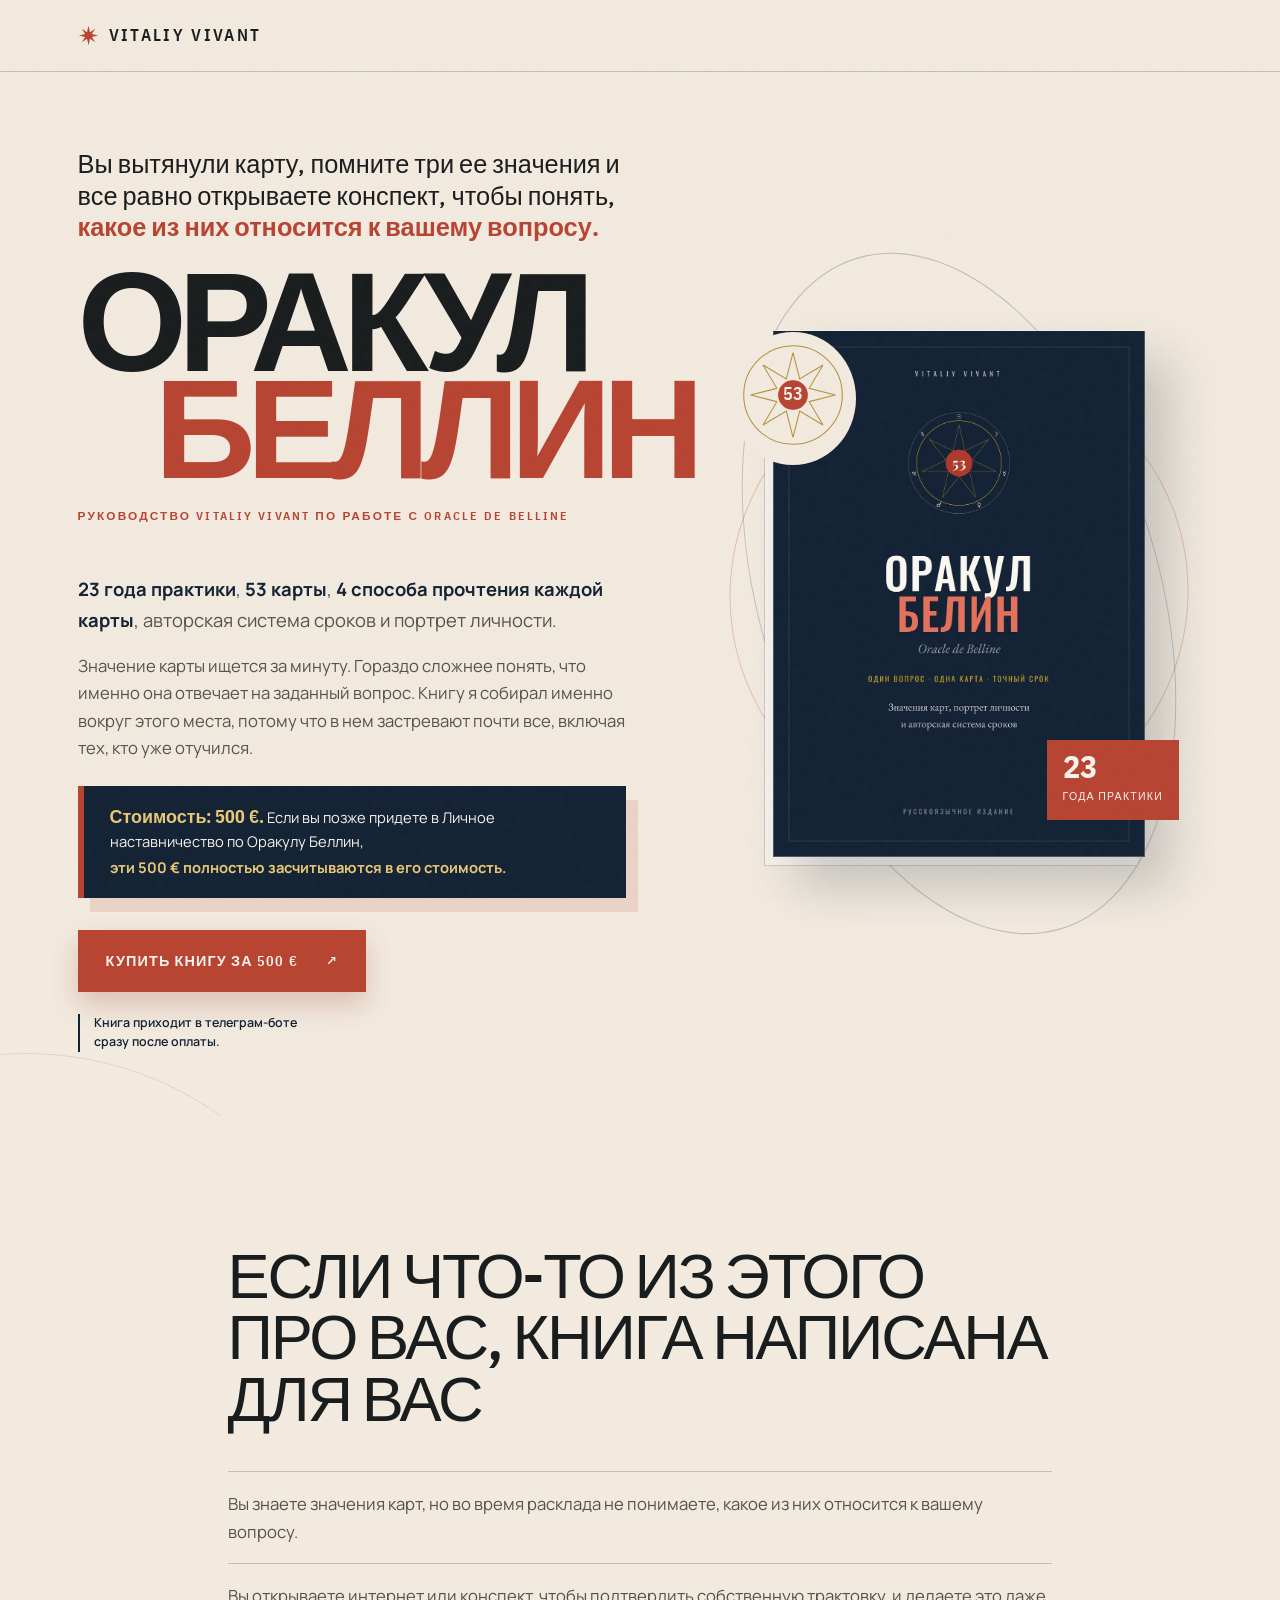
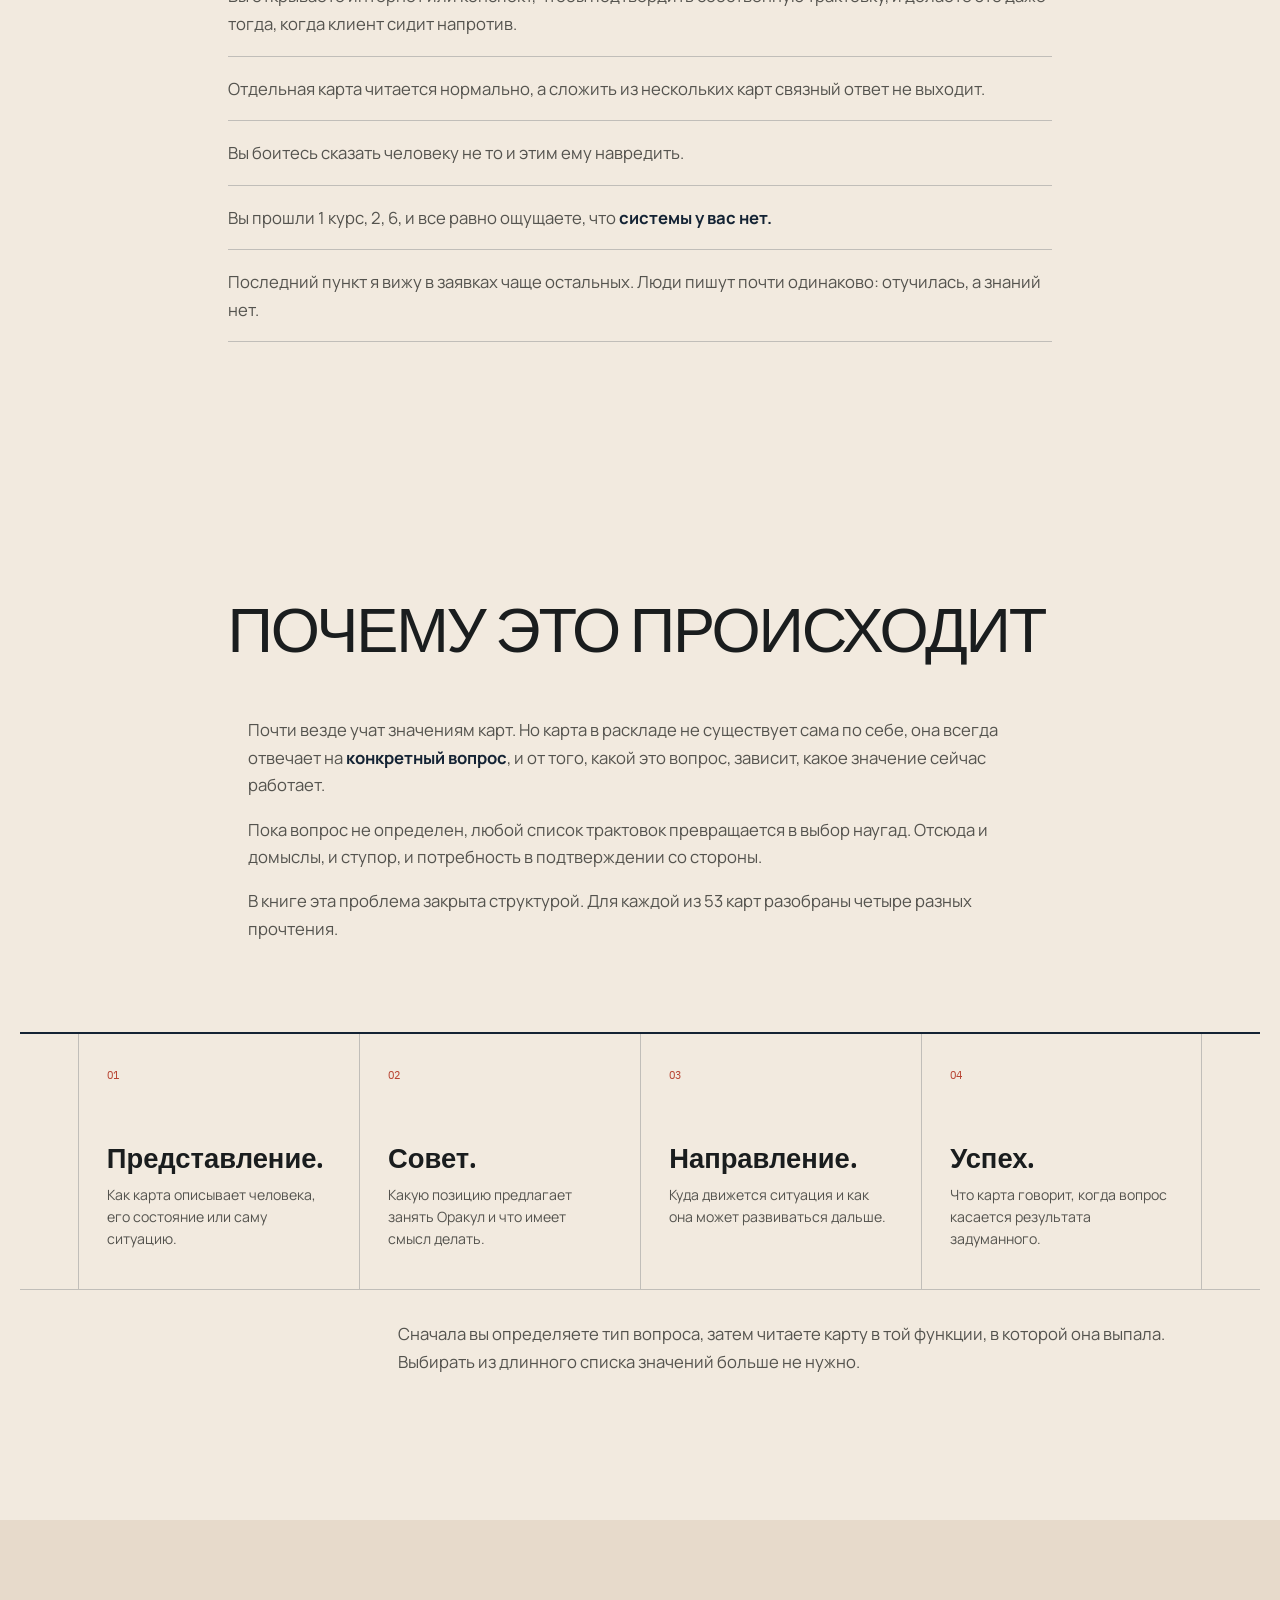
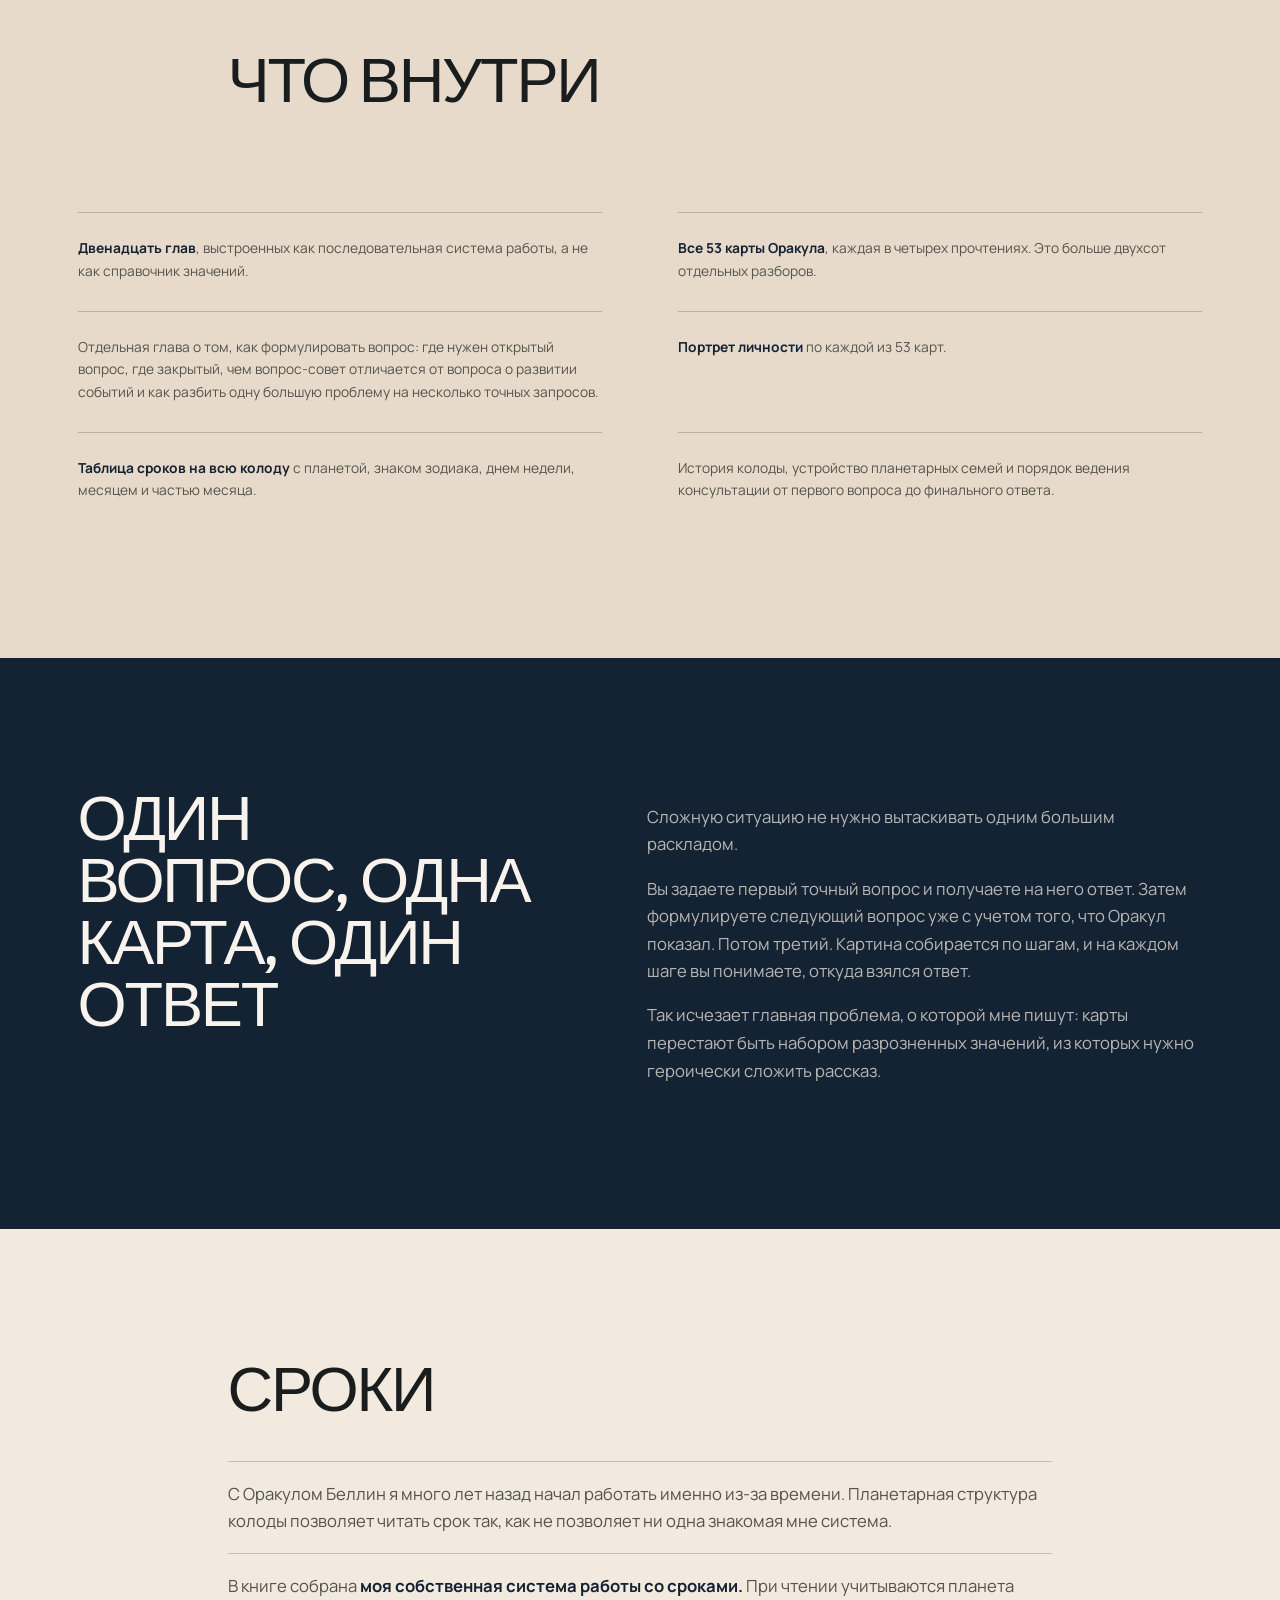
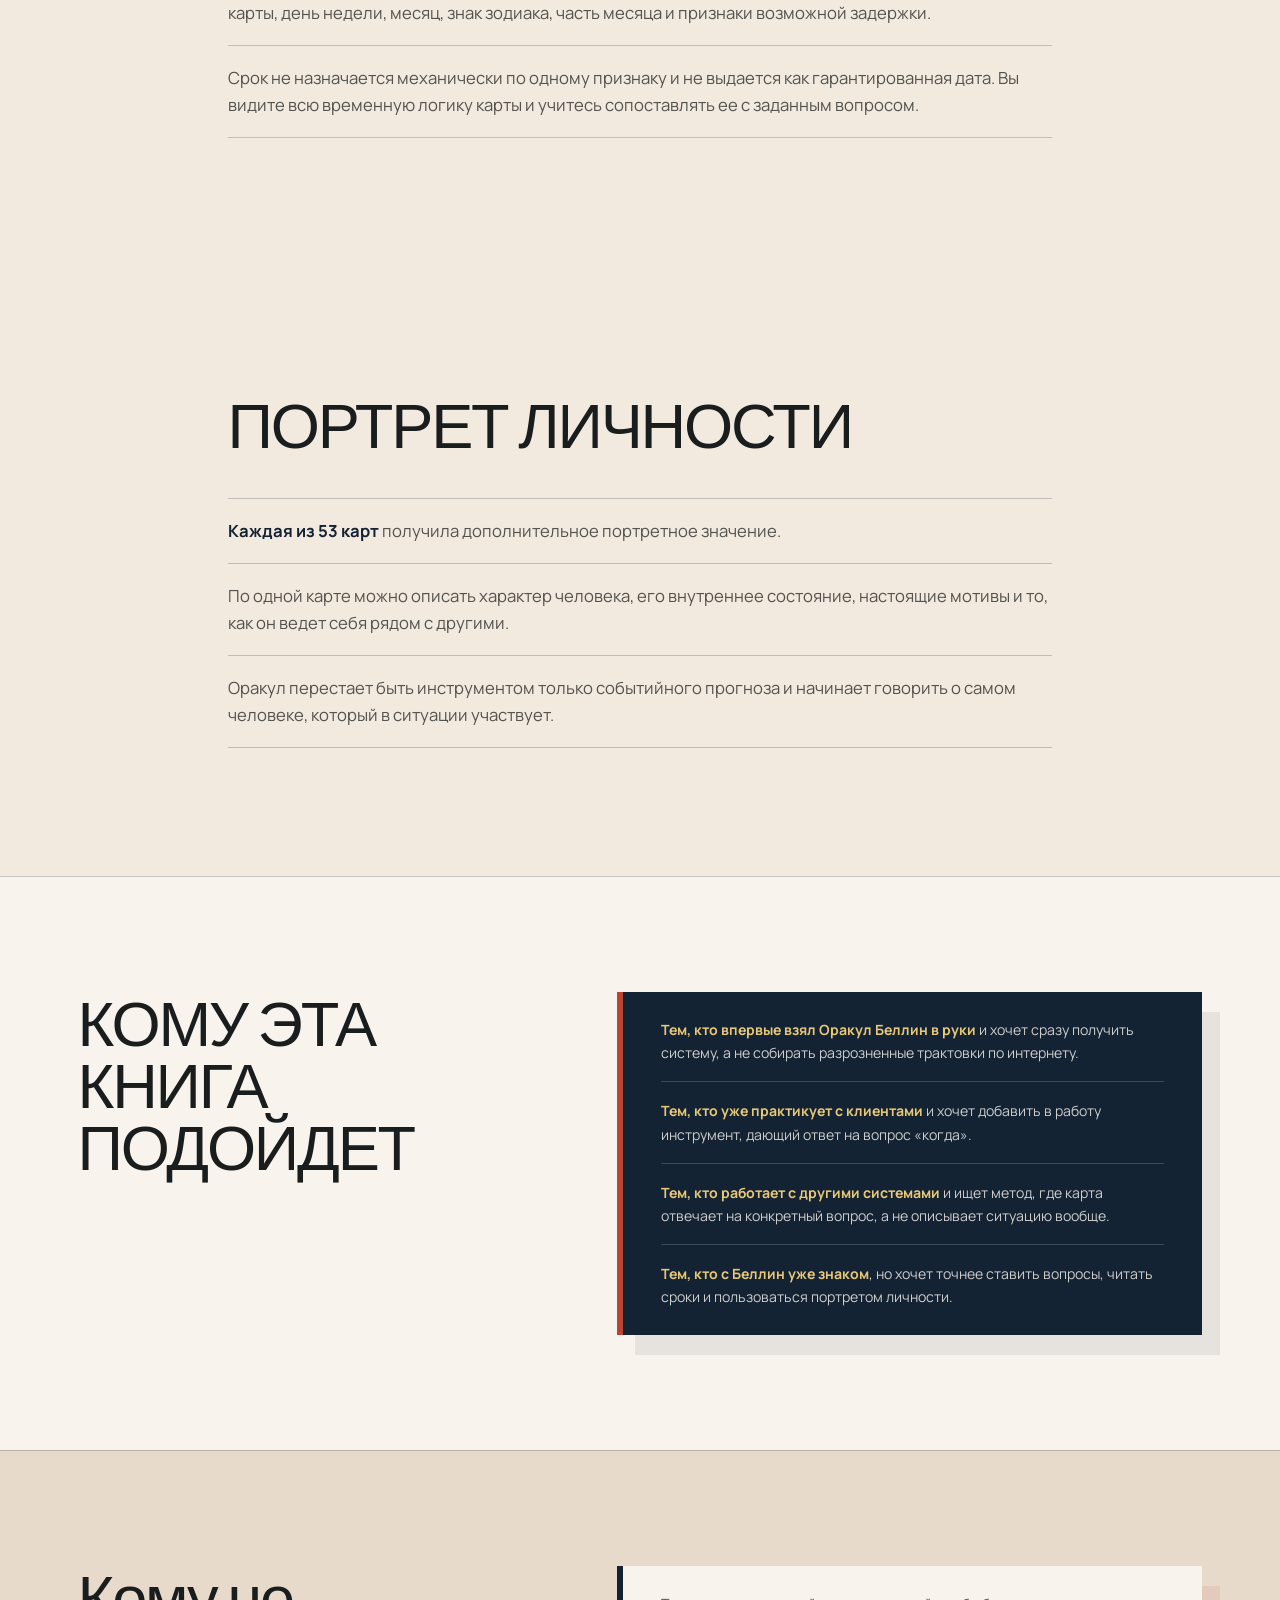
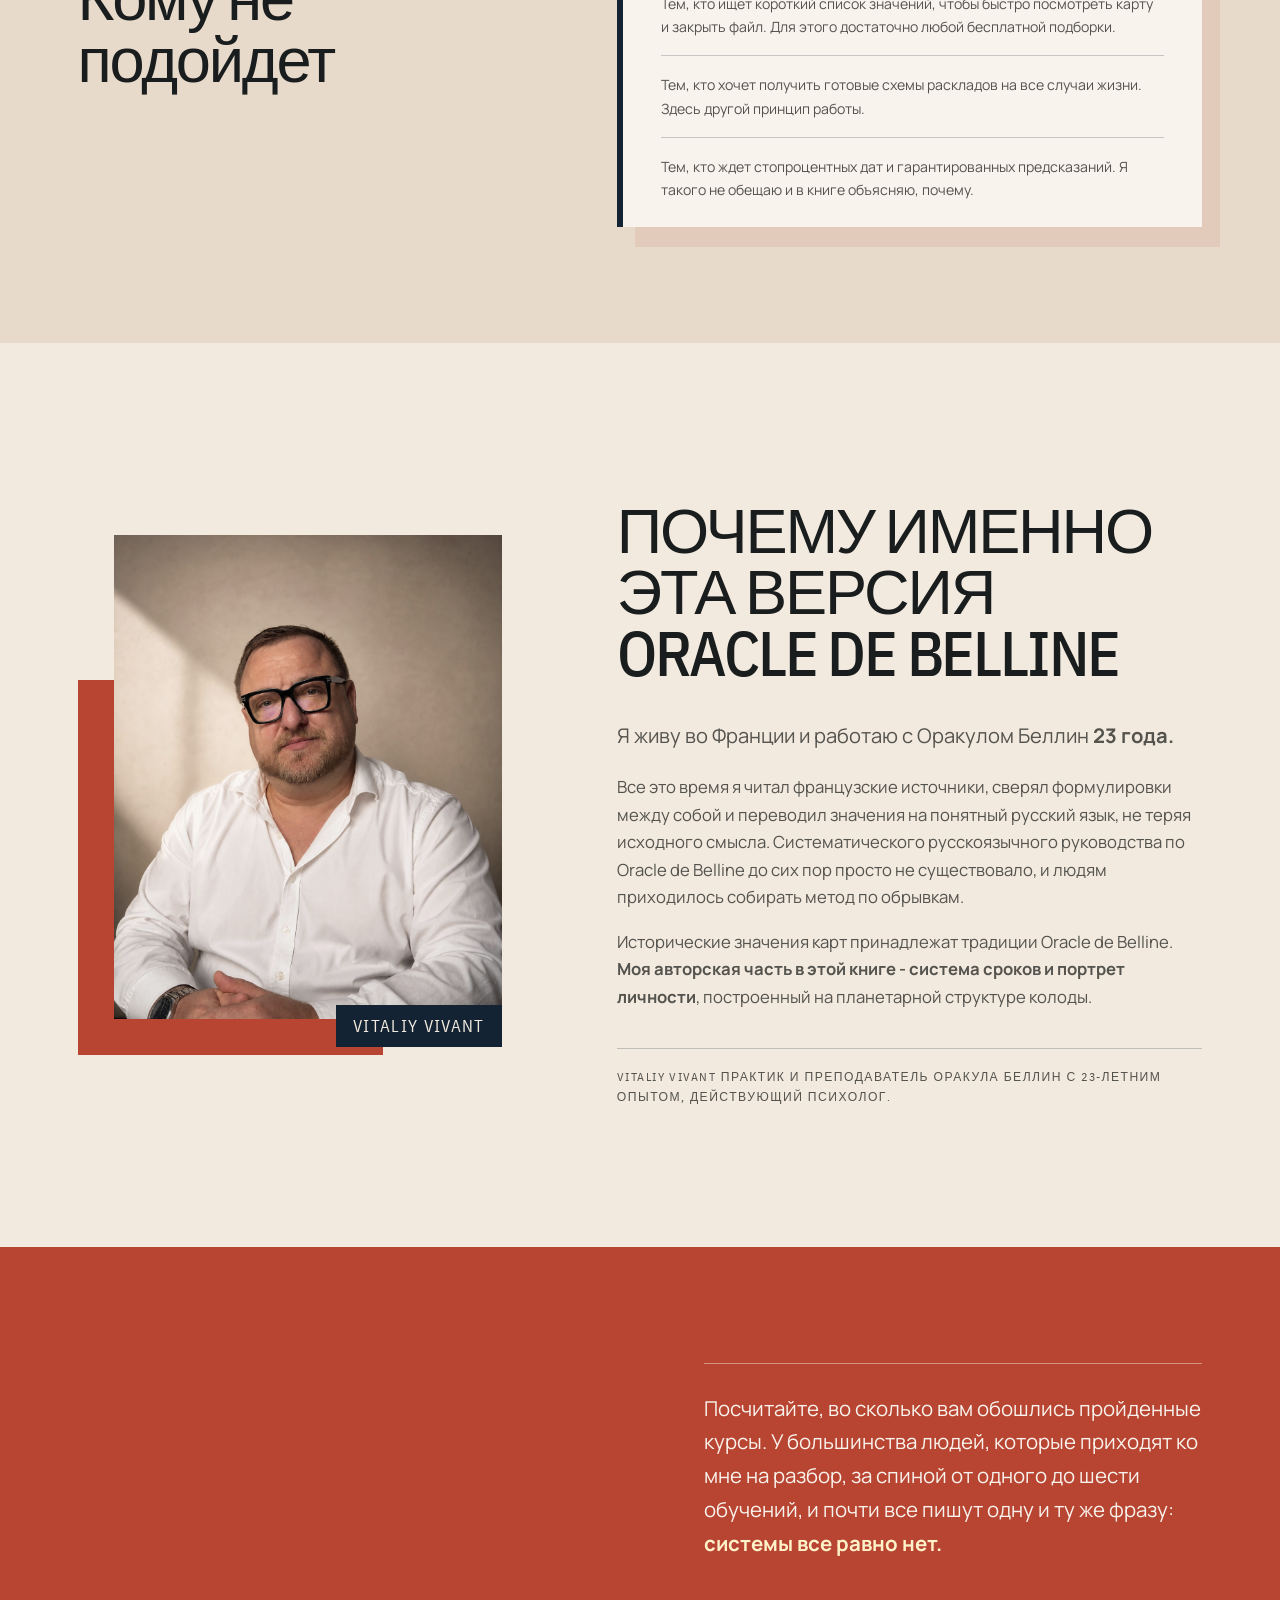
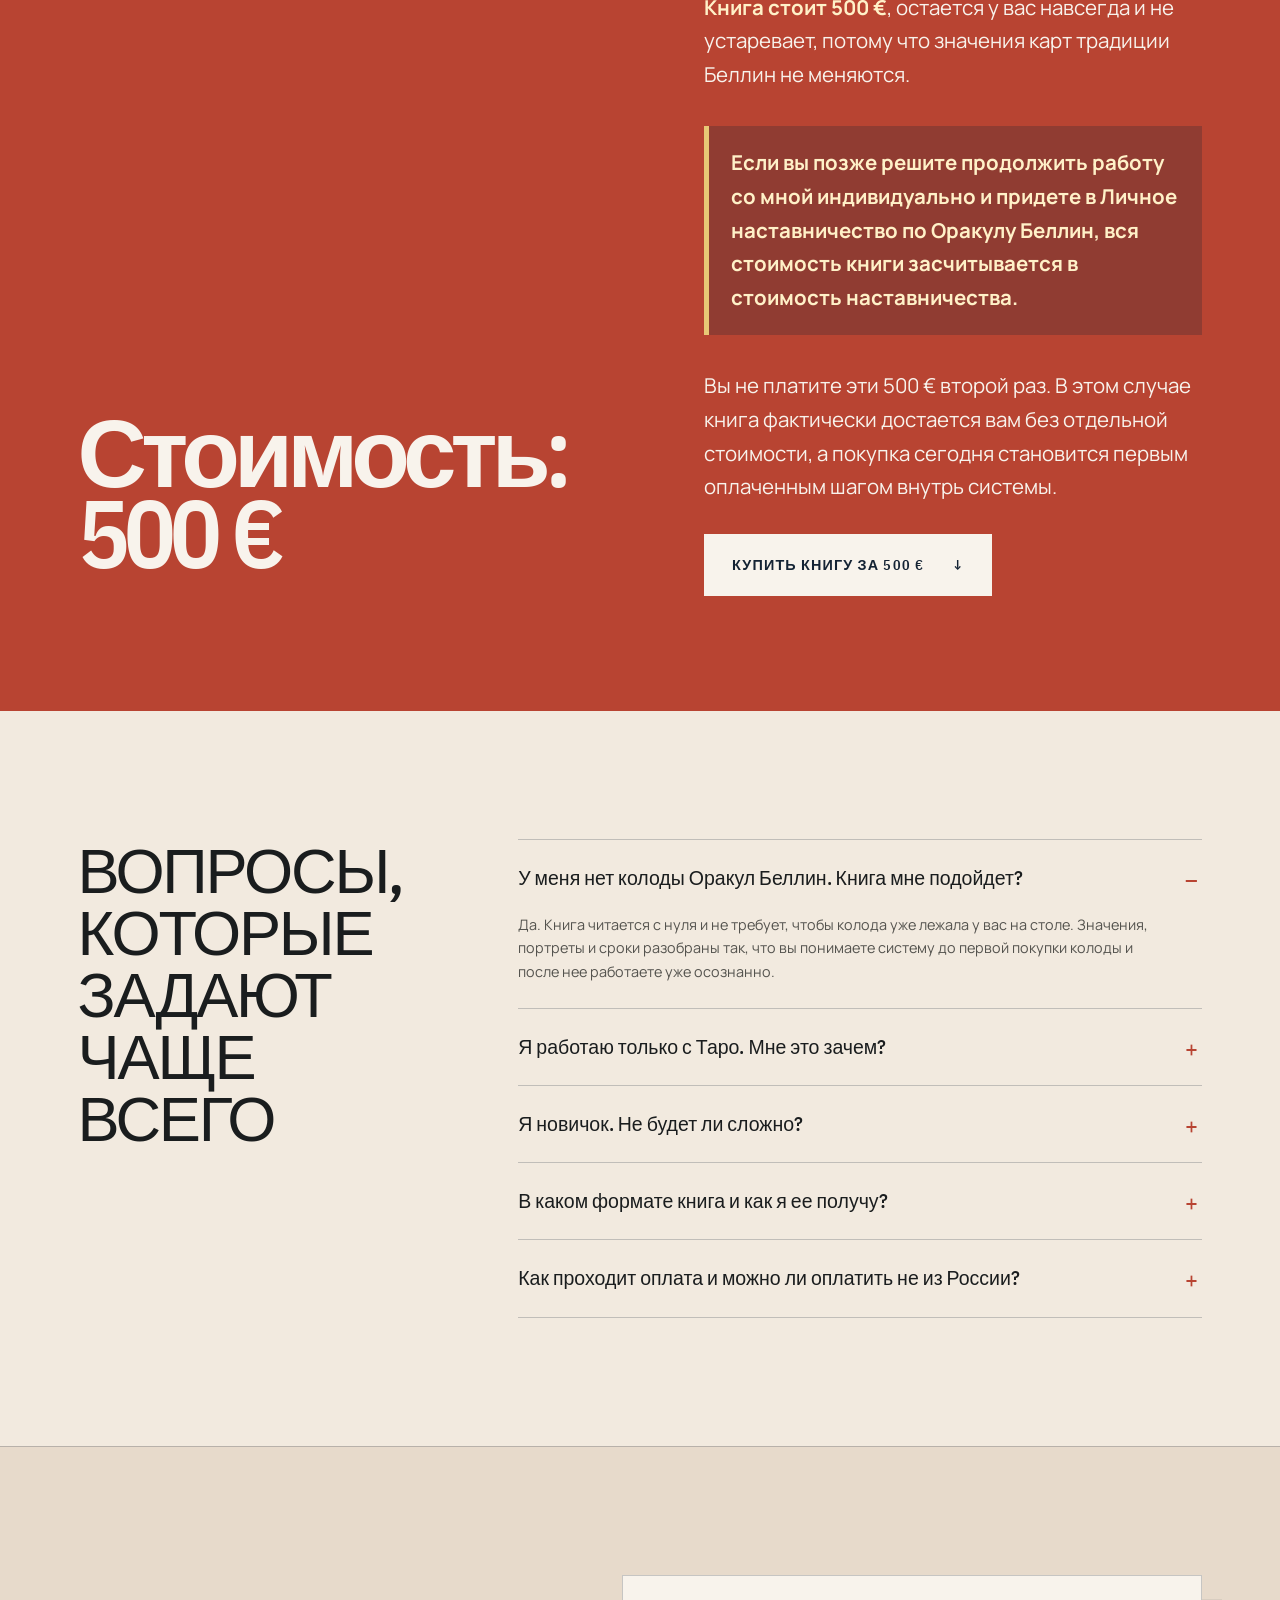
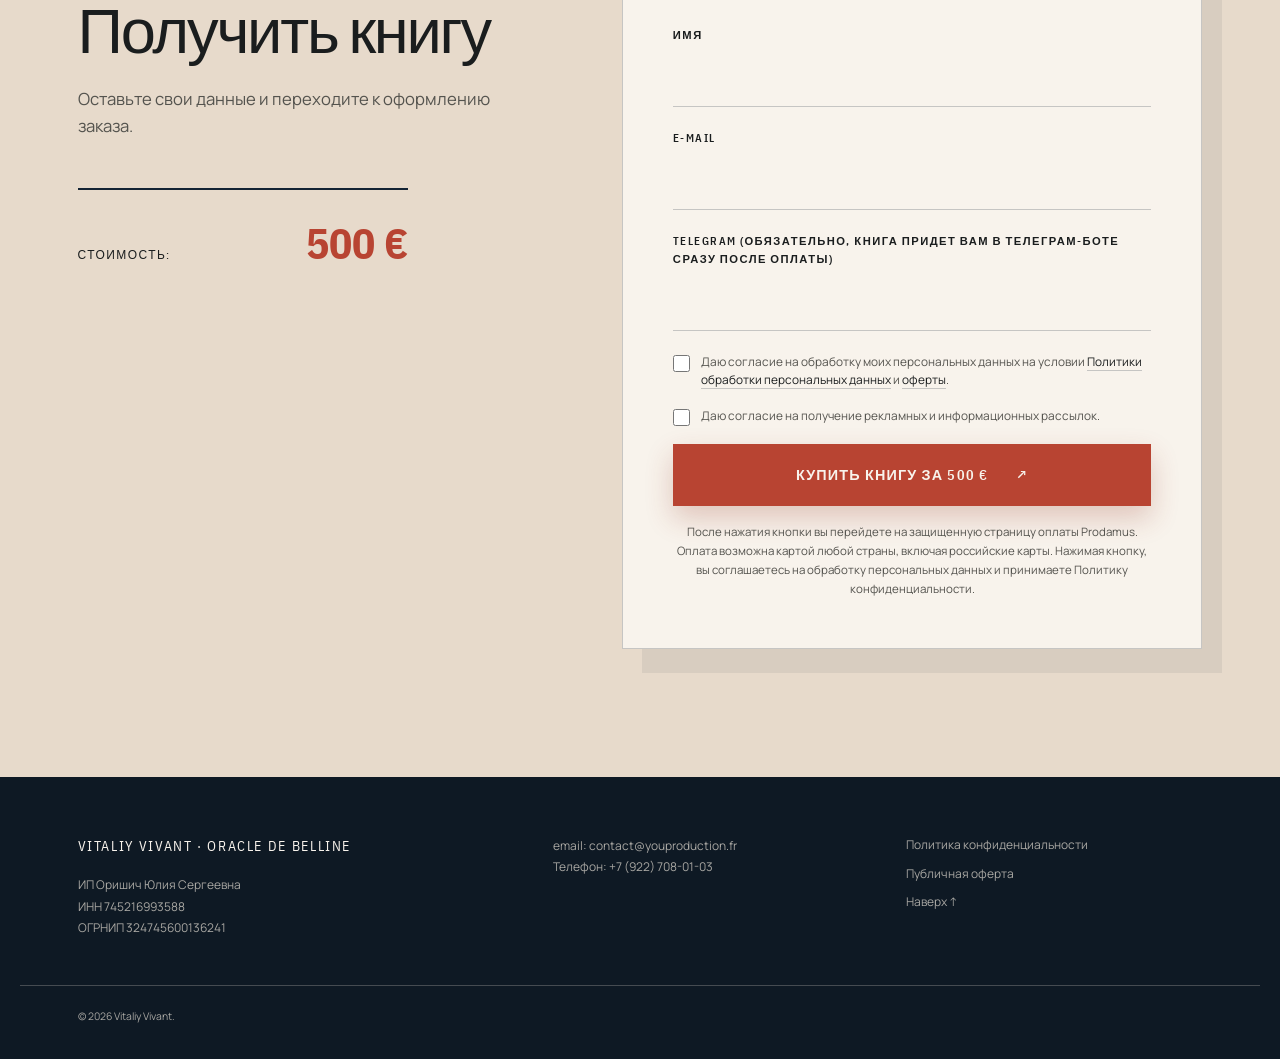
==== index.html @ fb10a288 "Add files via upload" ====
<!doctype html>
<html lang="ru">
<head>
  <meta charset="utf-8">
  <meta name="viewport" content="width=device-width, initial-scale=1">
  <title>Оракул Беллин - руководство Vitaliy Vivant</title>
  <meta name="description" content="23 года практики, 53 карты, 4 способа прочтения каждой карты, авторская система сроков и портрет личности.">
  <meta name="theme-color" content="#f2eadf">
  <meta property="og:type" content="website">
  <meta property="og:title" content="Оракул Беллин - Vitaliy Vivant">
  <meta property="og:description" content="Руководство Vitaliy Vivant по работе с Oracle de Belline">
  <meta property="og:image" content="assets/img/cover.jpg">
  <link rel="icon" href="data:image/svg+xml,%3Csvg xmlns='http://www.w3.org/2000/svg' viewBox='0 0 200 200'%3E%3Crect width='200' height='200' fill='%23142334'/%3E%3Ccircle cx='100' cy='100' r='28' fill='%23b84432'/%3E%3Cpath d='M100 20 112.6 69.5 156.6 43.4 130.5 87.4 180 100 130.5 112.6 156.6 156.6 112.6 130.5 100 180 87.4 130.5 43.4 156.6 69.5 112.6 20 100 69.5 87.4 43.4 43.4 87.4 69.5Z' fill='none' stroke='%23d0aa51' stroke-width='6'/%3E%3C/svg%3E">
  <link rel="preconnect" href="https://fonts.googleapis.com">
  <link rel="preconnect" href="https://fonts.gstatic.com" crossorigin>
  <link href="https://fonts.googleapis.com/css2?family=IBM+Plex+Sans+Condensed:wght@400;500;600;700&family=Manrope:wght@400;500;600&display=swap" rel="stylesheet">
  <link rel="stylesheet" href="assets/css/styles.css">
</head>
<body>
  <header class="site-header" id="siteHeader">
    <div class="wrap header-inner">
      <a class="brand" href="#top" aria-label="Vitaliy Vivant, на главную">
        <svg class="brand-mark" viewBox="0 0 100 100" aria-hidden="true"><path d="M50 4 57 34 82 18 66 43 96 50 66 57 82 82 57 66 50 96 43 66 18 82 34 57 4 50 34 43 18 18 43 34Z"/></svg>
        <span>Vitaliy Vivant</span>
      </a>
    </div>
  </header>

  <main id="top">
    <section class="hero" aria-labelledby="hero-title">
      <div class="wrap hero-grid">
        <div class="hero-copy">
          <p class="hero-thesis reveal">Вы вытянули карту, помните три ее значения и все равно открываете конспект, чтобы понять, <strong>какое из них относится к вашему вопросу.</strong></p>
          <h1 id="hero-title" class="hero-title reveal"><span>Оракул</span><strong>Беллин</strong></h1>
          <p class="kicker reveal">Руководство Vitaliy Vivant по работе с Oracle de Belline</p>
          <p class="hero-lead reveal"><strong>23 года практики</strong>, <strong>53 карты</strong>, <strong>4 способа прочтения каждой карты</strong>, авторская система сроков и портрет личности.</p>
          <p class="reveal">Значение карты ищется за минуту. Гораздо сложнее понять, что именно она отвечает на заданный вопрос. Книгу я собирал именно вокруг этого места, потому что в нем застревают почти все, включая тех, кто уже отучился.</p>
          <p class="hero-credit reveal"><strong>Стоимость: 500 €.</strong> Если вы позже придете в Личное наставничество по Оракулу Беллин, <mark>эти 500 € полностью засчитываются в его стоимость.</mark></p>
          <div class="hero-actions reveal">
            <a class="button button-primary" href="#buy">Купить книгу за 500 € <span aria-hidden="true">↗</span></a>
            <span class="delivery">Книга приходит в телеграм-боте сразу после оплаты.</span>
          </div>
        </div>
        <div class="hero-object reveal" aria-label="Обложка книги «Оракул Беллин»">
          <div class="orbit orbit-one"></div>
          <div class="orbit orbit-two"></div>
          <figure class="cover-stage"><img src="assets/img/cover.jpg" width="1000" height="1417" alt="Обложка книги «Оракул Беллин» Vitaliy Vivant"></figure>
          <div class="seal" aria-hidden="true"><svg viewBox="0 0 200 200"><circle cx="100" cy="100" r="93"/><path d="M100 20 112.6 69.5 156.6 43.4 130.5 87.4 180 100 130.5 112.6 156.6 156.6 112.6 130.5 100 180 87.4 130.5 43.4 156.6 69.5 112.6 20 100 69.5 87.4 43.4 43.4 87.4 69.5Z"/><circle class="seal-disc" cx="100" cy="100" r="27"/><text x="100" y="110">53</text></svg></div>
          <div class="experience"><b>23</b><span>года практики</span></div>
        </div>
      </div>
    </section>

    <section class="section problem" aria-labelledby="problem-title">
      <div class="wrap split-heading">
        <div>
          <h2 id="problem-title" class="display reveal">ЕСЛИ ЧТО-ТО ИЗ ЭТОГО ПРО ВАС, КНИГА НАПИСАНА ДЛЯ ВАС</h2>
          <div class="text-stack reveal">
            <p>Вы знаете значения карт, но во время расклада не понимаете, какое из них относится к вашему вопросу.</p>
            <p>Вы открываете интернет или конспект, чтобы подтвердить собственную трактовку, и делаете это даже тогда, когда клиент сидит напротив.</p>
            <p>Отдельная карта читается нормально, а сложить из нескольких карт связный ответ не выходит.</p>
            <p>Вы боитесь сказать человеку не то и этим ему навредить.</p>
            <p>Вы прошли 1 курс, 2, 6, и все равно ощущаете, что <strong>системы у вас нет.</strong></p>
            <p>Последний пункт я вижу в заявках чаще остальных. Люди пишут почти одинаково: отучилась, а знаний нет.</p>
          </div>
        </div>
      </div>
    </section>

    <section class="section" aria-labelledby="why-title">
      <div class="wrap section-topline"><h2 id="why-title" class="display reveal">ПОЧЕМУ ЭТО ПРОИСХОДИТ</h2></div>
      <div class="wrap prose-intro reveal">
        <p>Почти везде учат значениям карт. Но карта в раскладе не существует сама по себе, она всегда отвечает на <strong>конкретный вопрос</strong>, и от того, какой это вопрос, зависит, какое значение сейчас работает.</p>
        <p>Пока вопрос не определен, любой список трактовок превращается в выбор наугад. Отсюда и домыслы, и ступор, и потребность в подтверждении со стороны.</p>
        <p>В книге эта проблема закрыта структурой. Для каждой из 53 карт разобраны четыре разных прочтения.</p>
      </div>
      <div class="wrap reading-table reveal" aria-label="Четыре способа прочтения карты">
        <article><span>01</span><h3>Представление.</h3><p>Как карта описывает человека, его состояние или саму ситуацию.</p></article>
        <article><span>02</span><h3>Совет.</h3><p>Какую позицию предлагает занять Оракул и что имеет смысл делать.</p></article>
        <article><span>03</span><h3>Направление.</h3><p>Куда движется ситуация и как она может развиваться дальше.</p></article>
        <article><span>04</span><h3>Успех.</h3><p>Что карта говорит, когда вопрос касается результата задуманного.</p></article>
      </div>
      <p class="wrap table-note reveal">Сначала вы определяете тип вопроса, затем читаете карту в той функции, в которой она выпала. Выбирать из длинного списка значений больше не нужно.</p>
    </section>

    <section class="section contents" aria-labelledby="contents-title">
      <div class="wrap section-topline"><h2 id="contents-title" class="display reveal">ЧТО ВНУТРИ</h2></div>
      <div class="wrap contents-grid">
        <article class="content-row reveal"><div><p><strong>Двенадцать глав</strong>, выстроенных как последовательная система работы, а не как справочник значений.</p></div></article>
        <article class="content-row reveal"><div><p><strong>Все 53 карты Оракула</strong>, каждая в четырех прочтениях. Это больше двухсот отдельных разборов.</p></div></article>
        <article class="content-row reveal"><div><p>Отдельная глава о том, как формулировать вопрос: где нужен открытый вопрос, где закрытый, чем вопрос-совет отличается от вопроса о развитии событий и как разбить одну большую проблему на несколько точных запросов.</p></div></article>
        <article class="content-row reveal"><div><p><strong>Портрет личности</strong> по каждой из 53 карт.</p></div></article>
        <article class="content-row reveal"><div><p><strong>Таблица сроков на всю колоду</strong> с планетой, знаком зодиака, днем недели, месяцем и частью месяца.</p></div></article>
        <article class="content-row reveal"><div><p>История колоды, устройство планетарных семей и порядок ведения консультации от первого вопроса до финального ответа.</p></div></article>
      </div>
    </section>

    <section class="method" aria-labelledby="one-card-title">
      <div class="wrap method-grid method-grid-copy">
        <div class="method-copy reveal"><h2 id="one-card-title" class="display light">ОДИН ВОПРОС, ОДНА КАРТА, ОДИН ОТВЕТ</h2></div>
        <div class="method-copy reveal"><p>Сложную ситуацию не нужно вытаскивать одним большим раскладом.</p><p>Вы задаете первый точный вопрос и получаете на него ответ. Затем формулируете следующий вопрос уже с учетом того, что Оракул показал. Потом третий. Картина собирается по шагам, и на каждом шаге вы понимаете, откуда взялся ответ.</p><p>Так исчезает главная проблема, о которой мне пишут: карты перестают быть набором разрозненных значений, из которых нужно героически сложить рассказ.</p></div>
      </div>
    </section>

    <section class="section" aria-labelledby="timing-title">
      <div class="wrap split-heading"><div><h2 id="timing-title" class="display reveal">СРОКИ</h2><div class="text-stack reveal"><p>С Оракулом Беллин я много лет назад начал работать именно из-за времени. Планетарная структура колоды позволяет читать срок так, как не позволяет ни одна знакомая мне система.</p><p>В книге собрана <strong>моя собственная система работы со сроками.</strong> При чтении учитываются планета карты, день недели, месяц, знак зодиака, часть месяца и признаки возможной задержки.</p><p>Срок не назначается механически по одному признаку и не выдается как гарантированная дата. Вы видите всю временную логику карты и учитесь сопоставлять ее с заданным вопросом.</p></div></div></div>
    </section>

    <section class="section portrait-section" aria-labelledby="portrait-title">
      <div class="wrap split-heading"><div><h2 id="portrait-title" class="display reveal">ПОРТРЕТ ЛИЧНОСТИ</h2><div class="text-stack reveal"><p><strong>Каждая из 53 карт</strong> получила дополнительное портретное значение.</p><p>По одной карте можно описать характер человека, его внутреннее состояние, настоящие мотивы и то, как он ведет себя рядом с другими.</p><p>Оракул перестает быть инструментом только событийного прогноза и начинает говорить о самом человеке, который в ситуации участвует.</p></div></div></div>
    </section>

    <section class="fit fit-yes" aria-labelledby="fit-title">
      <div class="wrap fit-single">
        <div class="fit-heading reveal"><h2 id="fit-title" class="display">КОМУ ЭТА КНИГА ПОДОЙДЕТ</h2></div>
        <div class="fit-list reveal"><p><strong>Тем, кто впервые взял Оракул Беллин в руки</strong> и хочет сразу получить систему, а не собирать разрозненные трактовки по интернету.</p><p><strong>Тем, кто уже практикует с клиентами</strong> и хочет добавить в работу инструмент, дающий ответ на вопрос «когда».</p><p><strong>Тем, кто работает с другими системами</strong> и ищет метод, где карта отвечает на конкретный вопрос, а не описывает ситуацию вообще.</p><p><strong>Тем, кто с Беллин уже знаком</strong>, но хочет точнее ставить вопросы, читать сроки и пользоваться портретом личности.</p></div>
      </div>
    </section>

    <section class="fit fit-no-section" aria-labelledby="not-fit-title">
      <div class="wrap fit-single">
        <div class="fit-heading reveal"><h2 id="not-fit-title" class="display">Кому не подойдет</h2></div>
        <div class="fit-list fit-list-no reveal"><p>Тем, кто ищет короткий список значений, чтобы быстро посмотреть карту и закрыть файл. Для этого достаточно любой бесплатной подборки.</p><p>Тем, кто хочет получить готовые схемы раскладов на все случаи жизни. Здесь другой принцип работы.</p><p>Тем, кто ждет стопроцентных дат и гарантированных предсказаний. Я такого не обещаю и в книге объясняю, почему.</p></div>
      </div>
    </section>

    <section class="section author" aria-labelledby="author-title">
      <div class="wrap author-grid">
        <figure class="author-photo reveal"><img src="assets/img/vitaliy-studio.jpg" width="1122" height="1402" alt="Vitaliy Vivant, практик и преподаватель Оракула Беллин"><figcaption>Vitaliy Vivant</figcaption></figure>
        <div class="author-copy"><h2 id="author-title" class="display reveal">ПОЧЕМУ ИМЕННО ЭТА ВЕРСИЯ ORACLE DE BELLINE</h2><p class="lead reveal">Я живу во Франции и работаю с Оракулом Беллин <strong>23 года.</strong></p><p class="reveal">Все это время я читал французские источники, сверял формулировки между собой и переводил значения на понятный русский язык, не теряя исходного смысла. Систематического русскоязычного руководства по Oracle de Belline до сих пор просто не существовало, и людям приходилось собирать метод по обрывкам.</p><p class="reveal">Исторические значения карт принадлежат традиции Oracle de Belline. <strong>Моя авторская часть в этой книге - система сроков и портрет личности</strong>, построенный на планетарной структуре колоды.</p><p class="author-role reveal">Vitaliy Vivant Практик и преподаватель Оракула Беллин с 23-летним опытом, действующий психолог.</p></div>
      </div>
    </section>

    <section class="price-section" id="price" aria-labelledby="price-title">
      <div class="wrap price-grid">
        <div class="price-copy reveal"><h2 id="price-title">Стоимость: 500 €</h2></div>
        <div class="price-offer reveal"><p>Посчитайте, во сколько вам обошлись пройденные курсы. У большинства людей, которые приходят ко мне на разбор, за спиной от одного до шести обучений, и почти все пишут одну и ту же фразу: <strong>системы все равно нет.</strong></p><p><strong>Книга стоит 500 €</strong>, остается у вас навсегда и не устаревает, потому что значения карт традиции Беллин не меняются.</p><p class="price-credit"><strong>Если вы позже решите продолжить работу со мной индивидуально и придете в Личное наставничество по Оракулу Беллин, вся стоимость книги засчитывается в стоимость наставничества.</strong></p><p>Вы не платите эти 500 € второй раз. В этом случае книга фактически достается вам без отдельной стоимости, а покупка сегодня становится первым оплаченным шагом внутрь системы.</p><a class="button button-light" href="#buy">Купить книгу за 500 € <span aria-hidden="true">↓</span></a></div>
      </div>
    </section>

    <section class="section faq-section" aria-labelledby="faq-title">
      <div class="wrap faq-grid">
        <div><h2 id="faq-title" class="display reveal">ВОПРОСЫ, КОТОРЫЕ ЗАДАЮТ ЧАЩЕ ВСЕГО</h2></div>
        <div class="faq reveal">
          <details open><summary>У меня нет колоды Оракул Беллин. Книга мне подойдет?</summary><p>Да. Книга читается с нуля и не требует, чтобы колода уже лежала у вас на столе. Значения, портреты и сроки разобраны так, что вы понимаете систему до первой покупки колоды и после нее работаете уже осознанно.</p></details>
          <details><summary>Я работаю только с Таро. Мне это зачем?</summary><p>Оракул Беллин - самостоятельная система, а не дополнение к Таро. Ее главное отличие в том, что она отвечает на вопрос «когда» через планетарную структуру колоды. Именно за этим ко мне чаще всего и приходят практикующие тарологи.</p></details>
          <details><summary>Я новичок. Не будет ли сложно?</summary><p>Книга построена последовательно: сначала как задавать вопрос, потом как вести консультацию, потом карты. Половина людей, которые приходят ко мне, начинали ровно с нуля.</p></details>
          <details><summary>В каком формате книга и как я ее получу?</summary><p>Книга в электронном формате. Сразу после оплаты она приходит вам в телеграм-боте, поэтому при оформлении обязательно укажите ваш телеграм.</p></details>
          <details><summary>Как проходит оплата и можно ли оплатить не из России?</summary><p>Оплата проходит на защищенной странице Prodamus. Оплатить можно и российской картой, и картой другой страны. Я сам живу во Франции и получаю оплаты из разных стран.</p></details>
        </div>
      </div>
    </section>

    <section class="buy-section" id="buy" aria-labelledby="buy-title">
      <div class="wrap buy-grid">
        <div class="buy-heading reveal"><h2 id="buy-title" class="display">Получить книгу</h2><p>Оставьте свои данные и переходите к оформлению заказа.</p><div class="buy-total"><span>Стоимость:</span><b>500 €</b></div></div>
        <form class="order-form reveal" id="buyForm" novalidate>
          <div class="field" id="f-name"><label for="name">Имя</label><input id="name" name="name" type="text" autocomplete="name"></div>
          <div class="field" id="f-email"><label for="email">E-mail</label><input id="email" name="email" type="email" autocomplete="email" required><p class="err">Введите корректный e-mail.</p></div>
          <div class="field" id="f-tg"><label for="telegram">Telegram (обязательно, книга придет вам в телеграм-боте сразу после оплаты)</label><input id="telegram" name="telegram" type="text" autocomplete="off" required><p class="err">Укажите Telegram, иначе книга не сможет прийти.</p></div>
          <label class="consent" id="c-privacy"><input type="checkbox" id="agree" name="agree"><span>Даю согласие на обработку моих персональных данных на условии <a href="privacy.html" target="_blank" rel="noopener">Политики обработки персональных данных</a> и <a href="#" data-oferta target="_blank" rel="noopener">оферты</a>.</span></label>
          <label class="consent"><input type="checkbox" id="marketing" name="marketing"><span>Даю согласие на получение рекламных и информационных рассылок.</span></label>
          <button class="button button-primary button-block" type="submit">Купить книгу за 500 € <span aria-hidden="true">↗</span></button>
          <p class="form-note">После нажатия кнопки вы перейдете на защищенную страницу оплаты Prodamus. Оплата возможна картой любой страны, включая российские карты. Нажимая кнопку, вы соглашаетесь на обработку персональных данных и принимаете Политику конфиденциальности.</p>
        </form>
      </div>
    </section>
  </main>

  <footer class="site-footer">
    <div class="wrap footer-grid">
      <div><div class="footer-brand">Vitaliy Vivant · Oracle de Belline</div><p>ИП Оришич Юлия Сергеевна<br>ИНН 745216993588<br>ОГРНИП 324745600136241</p></div>
      <div><p><a href="mailto:contact@youproduction.fr">email: contact@youproduction.fr</a><br><a href="tel:+79227080103">Телефон: +7 (922) 708-01-03</a></p></div>
      <nav aria-label="Юридические ссылки"><a href="privacy.html">Политика конфиденциальности</a><a href="#" data-oferta>Публичная оферта</a><a href="#top">Наверх ↑</a></nav>
    </div>
    <div class="wrap copyright">© <span id="year">2026</span> Vitaliy Vivant.</div>
  </footer>
  <script src="assets/js/main.js"></script>
</body>
</html>
---- assets/css/styles.css ----
:root {
  --paper: #f2eadf;
  --paper-deep: #e7dacb;
  --paper-light: #f8f3ec;
  --ink: #1a1d1e;
  --ink-soft: #54534e;
  --navy: #142334;
  --navy-light: #21394f;
  --terra: #b84432;
  --terra-dark: #913323;
  --gold: #b7933f;
  --rule: rgba(20, 35, 52, .22);
  --rule-light: rgba(242, 234, 223, .24);
  --display: "IBM Plex Sans Condensed", "Arial Narrow", Arial, sans-serif;
  --body: "Manrope", Arial, sans-serif;
  --wrap: 1240px;
  --gutter: clamp(20px, 4.5vw, 72px);
}

* { box-sizing: border-box; }
html { scroll-behavior: smooth; -webkit-text-size-adjust: 100%; }
body {
  margin: 0;
  background: var(--paper);
  color: var(--ink);
  font-family: var(--body);
  font-size: clamp(15px, 14.4px + .18vw, 18px);
  line-height: 1.65;
  -webkit-font-smoothing: antialiased;
  text-rendering: optimizeLegibility;
  overflow-x: hidden;
}
body::before {
  content: "";
  position: fixed;
  inset: 0;
  pointer-events: none;
  z-index: 100;
  opacity: .13;
  background-image: url("data:image/svg+xml,%3Csvg viewBox='0 0 180 180' xmlns='http://www.w3.org/2000/svg'%3E%3Cfilter id='n'%3E%3CfeTurbulence type='fractalNoise' baseFrequency='.72' numOctaves='3' stitchTiles='stitch'/%3E%3C/filter%3E%3Crect width='100%25' height='100%25' filter='url(%23n)' opacity='.18'/%3E%3C/svg%3E");
}
img { display: block; max-width: 100%; height: auto; }
a { color: inherit; text-decoration: none; }
button, input { font: inherit; }
::selection { color: var(--paper-light); background: var(--terra); }

.wrap { width: 100%; max-width: var(--wrap); margin-inline: auto; padding-inline: var(--gutter); }
.section { padding-block: clamp(88px, 10vw, 150px); }
.section-index, .kicker {
  margin: 0;
  font-family: var(--display);
  font-size: .74rem;
  font-weight: 600;
  line-height: 1.2;
  letter-spacing: .18em;
  text-transform: uppercase;
  color: var(--terra);
}
.section-index.light { color: #e8c876; }
.display {
  margin: 0;
  font-family: var(--display);
  font-size: clamp(2.25rem, 1.55rem + 3vw, 4.7rem);
  font-weight: 500;
  line-height: .98;
  letter-spacing: -.035em;
}
.display em { color: var(--terra); font-style: normal; }
.display.light { color: var(--paper-light); }
.lead { font-size: clamp(1.08rem, .98rem + .35vw, 1.34rem); line-height: 1.62; }

.site-header {
  position: sticky;
  top: 0;
  z-index: 80;
  height: 72px;
  background: rgba(242, 234, 223, .88);
  backdrop-filter: blur(16px);
  border-bottom: 1px solid var(--rule);
  transition: border-color .25s, background .25s;
}
.site-header.is-stuck { border-bottom-color: var(--rule); background: rgba(242, 234, 223, .96); }
.site-header .wrap, .header-inner { height: 100%; display: flex; align-items: center; justify-content: space-between; }
.brand { display: inline-flex; align-items: center; gap: 10px; font-family: var(--display); font-weight: 600; letter-spacing: .14em; text-transform: uppercase; }
.brand-mark, .star-mini { width: 21px; height: 21px; fill: var(--terra); color: var(--terra); }
.header-buy, .nav-cta {
  display: inline-flex;
  align-items: center;
  gap: 14px;
  font-family: var(--display);
  font-size: .76rem;
  letter-spacing: .12em;
  text-transform: uppercase;
}
.header-buy b, .nav-cta .price { padding-left: 14px; color: var(--terra); border-left: 1px solid var(--rule); }

.hero { position: relative; min-height: calc(100svh - 72px); padding-block: clamp(38px, 5vw, 72px); overflow: hidden; }
.hero::before {
  content: "";
  position: absolute;
  width: min(52vw, 780px);
  aspect-ratio: 1;
  left: -24vw;
  bottom: -58%;
  border: 1px solid rgba(184, 68, 50, .16);
  border-radius: 50%;
}
.hero-grid { display: grid; grid-template-columns: minmax(0, 1.06fr) minmax(340px, .94fr); gap: clamp(48px, 7vw, 110px); align-items: center; }
.hero-copy { position: relative; z-index: 2; padding-top: 12px; }
.kicker { margin-bottom: clamp(28px, 4vw, 52px); }
.hero-title {
  margin: 0;
  font-family: var(--display);
  font-size: clamp(4.8rem, 2.5rem + 8vw, 8.8rem);
  line-height: .76;
  letter-spacing: -.065em;
  text-transform: uppercase;
}
.hero-title span, .hero-title strong { display: block; font-weight: 600; }
.hero-title strong { color: var(--terra); margin-left: clamp(40px, 6vw, 96px); }
.hero-title + .kicker { margin-top: 30px; }
.hero-thesis { margin: 0 0 22px; max-width: 680px; font-family: var(--display); font-size: clamp(1.25rem, 1.04rem + .68vw, 1.82rem); font-weight: 500; line-height: 1.25; }
.hero-thesis strong { color: var(--terra); font-weight: 700; }
.hero-lead { margin: 0; max-width: 620px; color: var(--ink-soft); font-size: clamp(1rem, .95rem + .25vw, 1.18rem); }
.hero-lead strong { color: var(--navy); font-weight: 700; }
.hero-copy > p:not(.kicker):not(.hero-thesis):not(.hero-lead) { max-width: 680px; color: var(--ink-soft); }
.hero-copy .hero-credit {
  position: relative;
  margin: 24px 0 0;
  padding: 18px 22px 19px 26px;
  color: var(--paper-light) !important;
  background: var(--navy);
  border-left: 6px solid var(--terra);
  box-shadow: 12px 14px 0 rgba(184, 68, 50, .14);
  font-size: .92rem;
  line-height: 1.48;
}
.hero-credit > strong { color: #e8c876; font-family: var(--display); font-size: 1.12rem; }
.hero-credit mark { display: block; margin-top: 5px; padding: 0; color: #e8c876; background: transparent; font-weight: 700; }
.hero-actions { margin-top: 32px; display: flex; gap: 22px; align-items: center; flex-wrap: wrap; }
.delivery { max-width: 255px; padding-left: 14px; border-left: 2px solid var(--navy); font-size: .78rem; font-weight: 600; line-height: 1.5; color: var(--navy); }

.button {
  min-height: 62px;
  padding: 18px 27px;
  display: inline-flex;
  align-items: center;
  justify-content: center;
  gap: 28px;
  border: 1px solid transparent;
  border-radius: 0;
  font-family: var(--display);
  font-size: .9rem;
  font-weight: 600;
  line-height: 1;
  letter-spacing: .08em;
  text-transform: uppercase;
  cursor: pointer;
  white-space: nowrap;
  transition: transform .2s, background .2s, color .2s, box-shadow .2s;
}
.button:hover { transform: translateY(-3px); }
.button:active { transform: translateY(1px); }
.button:focus-visible, a:focus-visible, summary:focus-visible, input:focus-visible { outline: 3px solid var(--gold); outline-offset: 3px; }
.button-primary { color: var(--paper-light); background: var(--terra); box-shadow: 0 12px 28px rgba(145, 51, 35, .24); }
.button-primary:hover { background: var(--terra-dark); box-shadow: 0 16px 34px rgba(145, 51, 35, .3); }
.button-light { color: var(--navy); background: var(--paper-light); }
.button-light:hover { color: var(--paper-light); background: var(--navy); }
.button-block { width: 100%; }
.button:disabled { opacity: .65; cursor: wait; transform: none; }

.hero-object { position: relative; width: 100%; max-width: 440px; justify-self: center; padding: clamp(20px, 3vw, 34px); isolation: isolate; }
.cover-stage { position: relative; z-index: 2; width: 100%; aspect-ratio: 1000 / 1417; margin: 0; overflow: hidden; box-shadow: 24px 30px 46px rgba(20, 35, 52, .2), -8px 8px 0 var(--paper-light), -9px 9px 0 rgba(20, 35, 52, .16); }
.cover-stage::after { content: ""; position: absolute; inset: 0; box-shadow: inset 0 0 0 1px rgba(248, 243, 236, .26); pointer-events: none; }
.cover-stage img { width: 100%; height: 100%; object-fit: contain; }
.orbit { position: absolute; inset: 0; border: 1px solid rgba(20, 35, 52, .22); border-radius: 50%; }
.orbit-one { transform: rotate(-17deg) scale(.91, 1.18); }
.orbit-two { transform: rotate(27deg) scale(1.04, .78); border-color: rgba(184, 68, 50, .27); }
.seal { position: absolute; z-index: 3; width: 126px; left: -9px; top: 6%; padding: 10px; background: var(--paper); border-radius: 50%; }
.seal svg circle, .seal svg path { fill: none; stroke: var(--gold); stroke-width: 2; }
.seal svg .seal-disc { fill: var(--terra); stroke: var(--terra); }
.seal svg text { font-family: var(--display); font-weight: 600; font-size: 34px; text-anchor: middle; fill: var(--paper-light); }
.experience { position: absolute; z-index: 4; right: 0; bottom: 12%; padding: 12px 16px; color: var(--paper-light); background: var(--terra); }
.experience b { display: block; font-family: var(--display); font-size: 2rem; line-height: .9; }
.experience span { font-family: var(--display); font-size: .66rem; letter-spacing: .12em; text-transform: uppercase; }

.fact-strip { color: var(--paper-light); background: var(--navy); border-block: 1px solid var(--navy); }
.fact-grid { display: grid; grid-template-columns: repeat(4, 1fr); }
.fact { min-height: 130px; display: flex; align-items: baseline; gap: 12px; padding: 40px clamp(18px, 3vw, 40px); border-left: 1px solid var(--rule-light); }
.fact:last-child { border-right: 1px solid var(--rule-light); }
.fact b { font-family: var(--display); font-size: clamp(2.4rem, 1.8rem + 2vw, 4.2rem); line-height: 1; color: #e8c876; }
.fact span { font-size: .72rem; text-transform: uppercase; letter-spacing: .08em; }

.split-heading { display: block; max-width: 940px; }
.split-heading .lead { max-width: 720px; margin: 34px 0 0; color: var(--ink-soft); }
.text-stack { margin-top: 42px; }
.text-stack p { margin: 0; padding: 18px 0; color: var(--ink-soft); border-top: 1px solid var(--rule); }
.text-stack p:last-child { border-bottom: 1px solid var(--rule); }
.text-stack strong, .prose-intro strong, .content-row strong { color: var(--navy); font-weight: 700; }
.prose-intro { max-width: 900px; margin-top: 56px; }
.prose-intro p { color: var(--ink-soft); }
.reading-table { display: grid; grid-template-columns: repeat(4, 1fr); margin-top: clamp(60px, 7vw, 100px); border-top: 2px solid var(--navy); border-bottom: 1px solid var(--rule); }
.reading-table article { min-height: 255px; padding: 25px clamp(18px, 2.2vw, 32px) 32px; border-left: 1px solid var(--rule); }
.reading-table article:last-child { border-right: 1px solid var(--rule); }
.reading-table span { font-family: var(--display); font-size: .73rem; color: var(--terra); }
.reading-table h3 { margin: 58px 0 12px; font-family: var(--display); font-size: clamp(1.45rem, 1.15rem + .7vw, 2rem); line-height: 1; }
.reading-table p { margin: 0; color: var(--ink-soft); font-size: .88rem; line-height: 1.55; }
.table-note { max-width: var(--wrap); margin-top: 30px; padding-left: calc(25% + var(--gutter)); color: var(--ink-soft); }

.contents { background: var(--paper-deep); }
.section-topline { display: block; max-width: 940px; }
.contents-grid { display: grid; grid-template-columns: 1fr 1fr; column-gap: clamp(34px, 6vw, 90px); margin-top: clamp(62px, 8vw, 110px); }
.content-row { display: grid; grid-template-columns: 1fr; gap: 20px; padding: 24px 0 28px; border-top: 1px solid var(--rule); }
.content-row > b { font-family: var(--display); font-size: 1.1rem; color: var(--terra); }
.content-row h3 { margin: 0 0 8px; font-family: var(--display); font-size: 1.35rem; line-height: 1.15; }
.content-row p { margin: 0; color: var(--ink-soft); font-size: .86rem; }

.method { padding-block: clamp(86px, 10vw, 150px); color: var(--paper); background: var(--navy); }
.method-grid { display: grid; grid-template-columns: .9fr 1.1fr; gap: clamp(55px, 9vw, 130px); align-items: center; }
.method-grid-copy { align-items: start; }
.method-copy > p:not(.section-index) { color: rgba(242, 234, 223, .74); }
.method-copy .display { margin: 28px 0 32px; }
.method-grid-copy .method-copy:first-child .display { margin-top: 0; }
.method-note { padding-left: 22px; border-left: 3px solid var(--terra); }
.timing-sheet { border-top: 2px solid var(--paper); border-bottom: 1px solid var(--rule-light); }
.timing-head, .timing-row { display: grid; grid-template-columns: .55fr .85fr 1.3fr; gap: 18px; align-items: center; padding: 16px 12px; border-bottom: 1px solid var(--rule-light); }
.timing-head { font-family: var(--display); font-size: .65rem; letter-spacing: .14em; text-transform: uppercase; color: #e8c876; }
.timing-row b { color: #ef745f; font-family: var(--display); }
.timing-row span { font-family: var(--display); font-weight: 600; text-transform: uppercase; }
.timing-row em { font-size: .82rem; font-style: normal; color: rgba(242, 234, 223, .7); }
.planet-line { display: grid; grid-template-columns: repeat(7, 1fr); padding-top: 36px; font-size: clamp(1.3rem, 1rem + .8vw, 2rem); color: #e8c876; text-align: center; }

.author-grid { display: grid; grid-template-columns: .84fr 1.16fr; gap: clamp(50px, 9vw, 130px); align-items: center; }
.author-photo { position: relative; width: 100%; max-width: 460px; margin: 0; padding: 0 0 36px 36px; justify-self: start; }
.author-photo::before { content: ""; position: absolute; left: 0; bottom: 0; width: 72%; height: 72%; background: var(--terra); }
.author-photo img { position: relative; z-index: 1; width: 100%; height: auto; object-fit: contain; filter: saturate(.85) contrast(.98); }
.author-photo figcaption { position: absolute; z-index: 2; right: 0; bottom: 8px; padding: 12px 17px; font-family: var(--display); line-height: 1.1; color: var(--paper); background: var(--navy); text-transform: uppercase; letter-spacing: .08em; }
.author-photo figcaption span { font-size: .65rem; color: rgba(242, 234, 223, .65); }
.author-copy .display { margin: 28px 0 36px; }
.author-copy > p:not(.section-index) { max-width: 720px; color: var(--ink-soft); }
.author-role { margin-top: 38px; padding-top: 18px; border-top: 1px solid var(--rule); font-family: var(--display); font-size: .76rem; text-transform: uppercase; letter-spacing: .12em; }

.fit { padding-block: clamp(80px, 9vw, 130px); border-top: 1px solid var(--rule); }
.fit-yes { background: var(--paper-light); }
.fit-no-section { background: var(--paper-deep); }
.fit-single { display: grid; grid-template-columns: .84fr 1.16fr; gap: clamp(55px, 9vw, 135px); align-items: start; }
.fit-heading .display { max-width: 580px; }
.fit-list { padding: 26px clamp(24px, 3vw, 42px); color: var(--paper-light); background: var(--navy); border-left: 6px solid var(--terra); box-shadow: 18px 20px 0 rgba(20, 35, 52, .08); }
.fit-list-no { color: var(--ink); background: var(--paper-light); border-left-color: var(--navy); box-shadow: 18px 20px 0 rgba(184, 68, 50, .1); }
.fit-list h3 { margin: 0 0 18px; font-family: var(--display); font-size: 1.2rem; line-height: 1.15; }
.fit-list p { margin: 0; padding: 17px 0; color: rgba(248, 243, 236, .82); border-bottom: 1px solid rgba(248, 243, 236, .18); font-size: .88rem; }
.fit-list p:first-child { padding-top: 0; }
.fit-list p:last-child { padding-bottom: 0; border-bottom: 0; }
.fit-list strong { color: #e8c876; font-weight: 700; }
.fit-list-no p { color: var(--ink-soft); border-bottom-color: var(--rule); }
.fit-list ul { list-style: none; padding: 0; margin: 0; }
.fit-list li { position: relative; padding: 12px 0 12px 18px; border-top: 1px solid var(--rule); font-size: .84rem; }
.fit-list li::before { content: "+"; position: absolute; left: 0; color: var(--terra); }
.fit-list-no li::before { content: "–"; }

.price-section { padding-block: clamp(78px, 9vw, 130px); color: var(--paper-light); background: var(--terra); }
.price-grid { display: grid; grid-template-columns: 1fr 1fr; gap: clamp(60px, 10vw, 150px); align-items: end; }
.price-copy h2 { margin: 22px 0 24px; max-width: 680px; font-family: var(--display); font-size: clamp(3.4rem, 2rem + 5vw, 7.2rem); font-weight: 600; line-height: .84; letter-spacing: -.06em; }
.price-copy h2 span { font-size: .4em; color: #e8c876; }
.price-copy p:last-child { max-width: 560px; color: rgba(248, 243, 236, .78); }
.price-offer { padding-top: 28px; border-top: 1px solid rgba(248, 243, 236, .45); }
.price-offer > p { margin: 0 0 30px; font-size: clamp(1.08rem, 1rem + .35vw, 1.35rem); }
.price-offer strong { color: #fff1c8; }
.price-offer .price-credit { margin: 34px 0; padding: 20px 22px; color: var(--paper-light); background: rgba(20, 35, 52, .24); border-left: 5px solid #e8c876; }
.price-offer small { display: block; margin-top: 18px; color: rgba(248, 243, 236, .7); }

.faq-grid { display: grid; grid-template-columns: .62fr 1.38fr; gap: clamp(50px, 9vw, 135px); }
.faq .display { margin-top: 24px; }
.faq details { border-top: 1px solid var(--rule); }
.faq details:last-child { border-bottom: 1px solid var(--rule); }
.faq summary { position: relative; cursor: pointer; list-style: none; padding: 22px 46px 22px 0; font-family: var(--display); font-size: clamp(1.08rem, .98rem + .3vw, 1.32rem); font-weight: 500; }
.faq summary::-webkit-details-marker { display: none; }
.faq summary::after { content: "+"; position: absolute; right: 4px; top: 20px; color: var(--terra); font-size: 1.5rem; font-weight: 400; }
.faq details[open] summary::after { content: "–"; }
.faq details p { max-width: 720px; margin: -4px 48px 24px 0; color: var(--ink-soft); font-size: .9rem; }

.buy-section { padding-block: clamp(88px, 10vw, 150px); background: var(--paper-deep); border-top: 1px solid var(--rule); }
.buy-grid { display: grid; grid-template-columns: .85fr 1.15fr; gap: clamp(50px, 9vw, 140px); align-items: start; }
.buy-heading .display { margin: 24px 0; }
.buy-heading > p:not(.section-index) { max-width: 500px; color: var(--ink-soft); }
.buy-total { margin-top: 48px; padding-top: 18px; max-width: 330px; display: flex; align-items: baseline; justify-content: space-between; border-top: 2px solid var(--navy); }
.buy-total span { font-family: var(--display); font-size: .75rem; letter-spacing: .12em; text-transform: uppercase; }
.buy-total b { font-family: var(--display); font-size: 2.7rem; color: var(--terra); }
.order-form { padding: clamp(28px, 4vw, 50px); background: var(--paper-light); border: 1px solid var(--rule); box-shadow: 20px 24px 0 rgba(20, 35, 52, .07); }
.field { margin-bottom: 22px; }
.field label { display: block; margin-bottom: 8px; font-family: var(--display); font-size: .7rem; font-weight: 600; letter-spacing: .13em; text-transform: uppercase; }
.field label span { color: var(--terra); }
.field input { width: 100%; padding: 13px 0; color: var(--ink); background: transparent; border: 0; border-bottom: 1px solid var(--rule); border-radius: 0; outline: 0; }
.field input:focus { border-bottom-color: var(--terra); }
.field input::placeholder { color: #9a948d; }
.hint, .err { margin: 7px 0 0; font-size: .72rem; line-height: 1.4; color: var(--ink-soft); }
.err { display: none; color: var(--terra); }
.field.invalid input { border-bottom-color: var(--terra); }
.field.invalid .err { display: block; }
.consent { display: grid; grid-template-columns: 18px 1fr; gap: 10px; margin: 18px 0; align-items: start; font-size: .74rem; line-height: 1.5; color: var(--ink-soft); }
.consent input { width: 17px; height: 17px; margin: 2px 0 0; accent-color: var(--terra); }
.consent a { color: var(--ink); border-bottom: 1px solid var(--rule); }
.consent.invalid { color: var(--terra); }
.form-note { margin: 16px 0 0; text-align: center; color: var(--ink-soft); font-size: .72rem; }

.site-footer { padding-block: 58px 34px; color: rgba(242, 234, 223, .68); background: #0e1924; }
.footer-grid { display: grid; grid-template-columns: 1.25fr .9fr .85fr; gap: 40px; font-size: .75rem; }
.footer-brand, .foot-brand { margin-bottom: 17px; font-family: var(--display); font-size: .85rem; letter-spacing: .12em; text-transform: uppercase; color: var(--paper-light); }
.footer-grid p, .legal { margin: 0; line-height: 1.8; }
.footer-grid nav, .foot-links { display: flex; flex-direction: column; align-items: flex-start; gap: 8px; }
.footer-grid a, .foot-links a { border-bottom: 1px solid transparent; }
.footer-grid a:hover, .foot-links a:hover { color: var(--paper-light); border-bottom-color: var(--terra); }
.copyright, .foot-copy { margin-top: 46px; padding-top: 22px; border-top: 1px solid var(--rule-light); font-size: .65rem; }

.reveal { opacity: 1; transform: none; }

/* Legal document */
.doc { padding-block: clamp(60px, 8vw, 110px); }
.doc .wrap { max-width: 930px; }
.doc .back { display: inline-block; margin-bottom: 46px; font-family: var(--display); font-size: .72rem; letter-spacing: .12em; text-transform: uppercase; color: var(--terra); }
.doc h1 { margin: 0; font-family: var(--display); font-size: clamp(2.6rem, 1.7rem + 3vw, 5rem); line-height: .95; letter-spacing: -.04em; }
.doc-meta { margin: 20px 0 55px; font-family: var(--display); font-size: .72rem; letter-spacing: .12em; text-transform: uppercase; color: var(--terra); }
.doc h2 { margin: 2.5em 0 .8em; padding-top: .7em; font-family: var(--display); font-size: 1.55rem; line-height: 1.15; border-top: 1px solid var(--rule); }
.doc h3 { margin-top: 2em; font-family: var(--display); }
.doc p, .doc li { font-size: .9rem; color: var(--ink-soft); }
.doc a { color: var(--terra-dark); text-decoration: underline; text-underline-offset: 3px; }
.site-footer > .wrap:not(.footer-grid) { display: block; }
.site-footer .wrap:has(.foot-brand) { display: grid; grid-template-columns: 1.4fr 1fr; gap: 50px; }
.legal b { color: var(--paper-light); }

@media (max-width: 980px) {
  .hero { min-height: 0; }
  .hero-grid { grid-template-columns: 1fr .8fr; gap: 42px; }
  .hero-title { font-size: clamp(4.7rem, 3rem + 8vw, 8rem); }
  .reading-table { grid-template-columns: 1fr 1fr; }
  .reading-table article:nth-child(3), .reading-table article:nth-child(4) { border-top: 1px solid var(--rule); }
  .method-grid, .author-grid { gap: 58px; }
  .fit-single, .buy-grid { grid-template-columns: 1fr; }
  .fit-heading .display { max-width: 780px; }
  .fit-single { gap: 42px; }
  .buy-heading { display: grid; grid-template-columns: 1fr; gap: 24px; }
  .buy-heading .display { margin: 0; }
  .buy-total { margin: 16px 0 0; align-self: end; }
}

@media (max-width: 760px) {
  .site-header { height: 62px; }
  .header-buy span, .nav-cta .lbl { display: none; }
  .hero { padding-top: 42px; }
  .hero-grid { grid-template-columns: 1fr; }
  .hero-object { max-width: 360px; }
  .seal { width: 100px; }
  .hero-title { font-size: clamp(5rem, 24vw, 8rem); }
  .hero-title strong { margin-left: 12vw; }
  .fact-grid { grid-template-columns: 1fr 1fr; }
  .fact { min-height: 105px; padding: 28px 20px; border-bottom: 1px solid var(--rule-light); }
  .split-heading, .section-topline, .method-grid, .author-grid, .price-grid, .faq-grid { grid-template-columns: 1fr; }
  .split-heading, .section-topline { gap: 28px; }
  .reading-table { margin-top: 55px; }
  .table-note { padding-left: var(--gutter); }
  .contents-grid { grid-template-columns: 1fr; }
  .method-grid { gap: 60px; }
  .author-photo { max-width: 420px; justify-self: center; }
  .price-grid { gap: 50px; }
  .faq-grid { gap: 40px; }
  .footer-grid { grid-template-columns: 1fr 1fr; }
  .footer-grid nav { grid-column: 1 / -1; }
  .site-footer .wrap:has(.foot-brand) { grid-template-columns: 1fr; }
}

@media (max-width: 520px) {
  .brand { font-size: .78rem; }
  .hero-object { max-width: 330px; padding-inline: 20px; }
  .author-photo { max-width: 340px; padding: 0 0 26px 20px; }
  .experience { right: 2px; }
  .hero-actions { align-items: stretch; flex-direction: column; }
  .delivery { text-align: center; }
  .button { width: 100%; }
  .fact b { font-size: 2.45rem; }
  .fact span { font-size: .62rem; }
  .reading-table { grid-template-columns: 1fr; }
  .reading-table article { min-height: 0; }
  .reading-table article:not(:first-child) { border-top: 1px solid var(--rule); }
  .reading-table h3 { margin-top: 28px; }
  .content-row { grid-template-columns: 1fr; }
  .timing-head, .timing-row { grid-template-columns: .5fr .8fr 1.25fr; gap: 8px; padding-inline: 5px; }
  .timing-row em { font-size: .68rem; }
  .buy-heading { grid-template-columns: 1fr; }
  .buy-total { margin-top: 24px; }
  .button { padding-inline: 14px; gap: 12px; font-size: .78rem; }
  .order-form { padding: 24px 18px; box-shadow: 10px 12px 0 rgba(20, 35, 52, .07); }
  .footer-grid { grid-template-columns: 1fr; }
  .footer-grid nav { grid-column: auto; }
}

@media (prefers-reduced-motion: reduce) {
  html { scroll-behavior: auto; }
  .reveal { opacity: 1 !important; transform: none !important; transition: none !important; }
  .button { transition: none; }
}
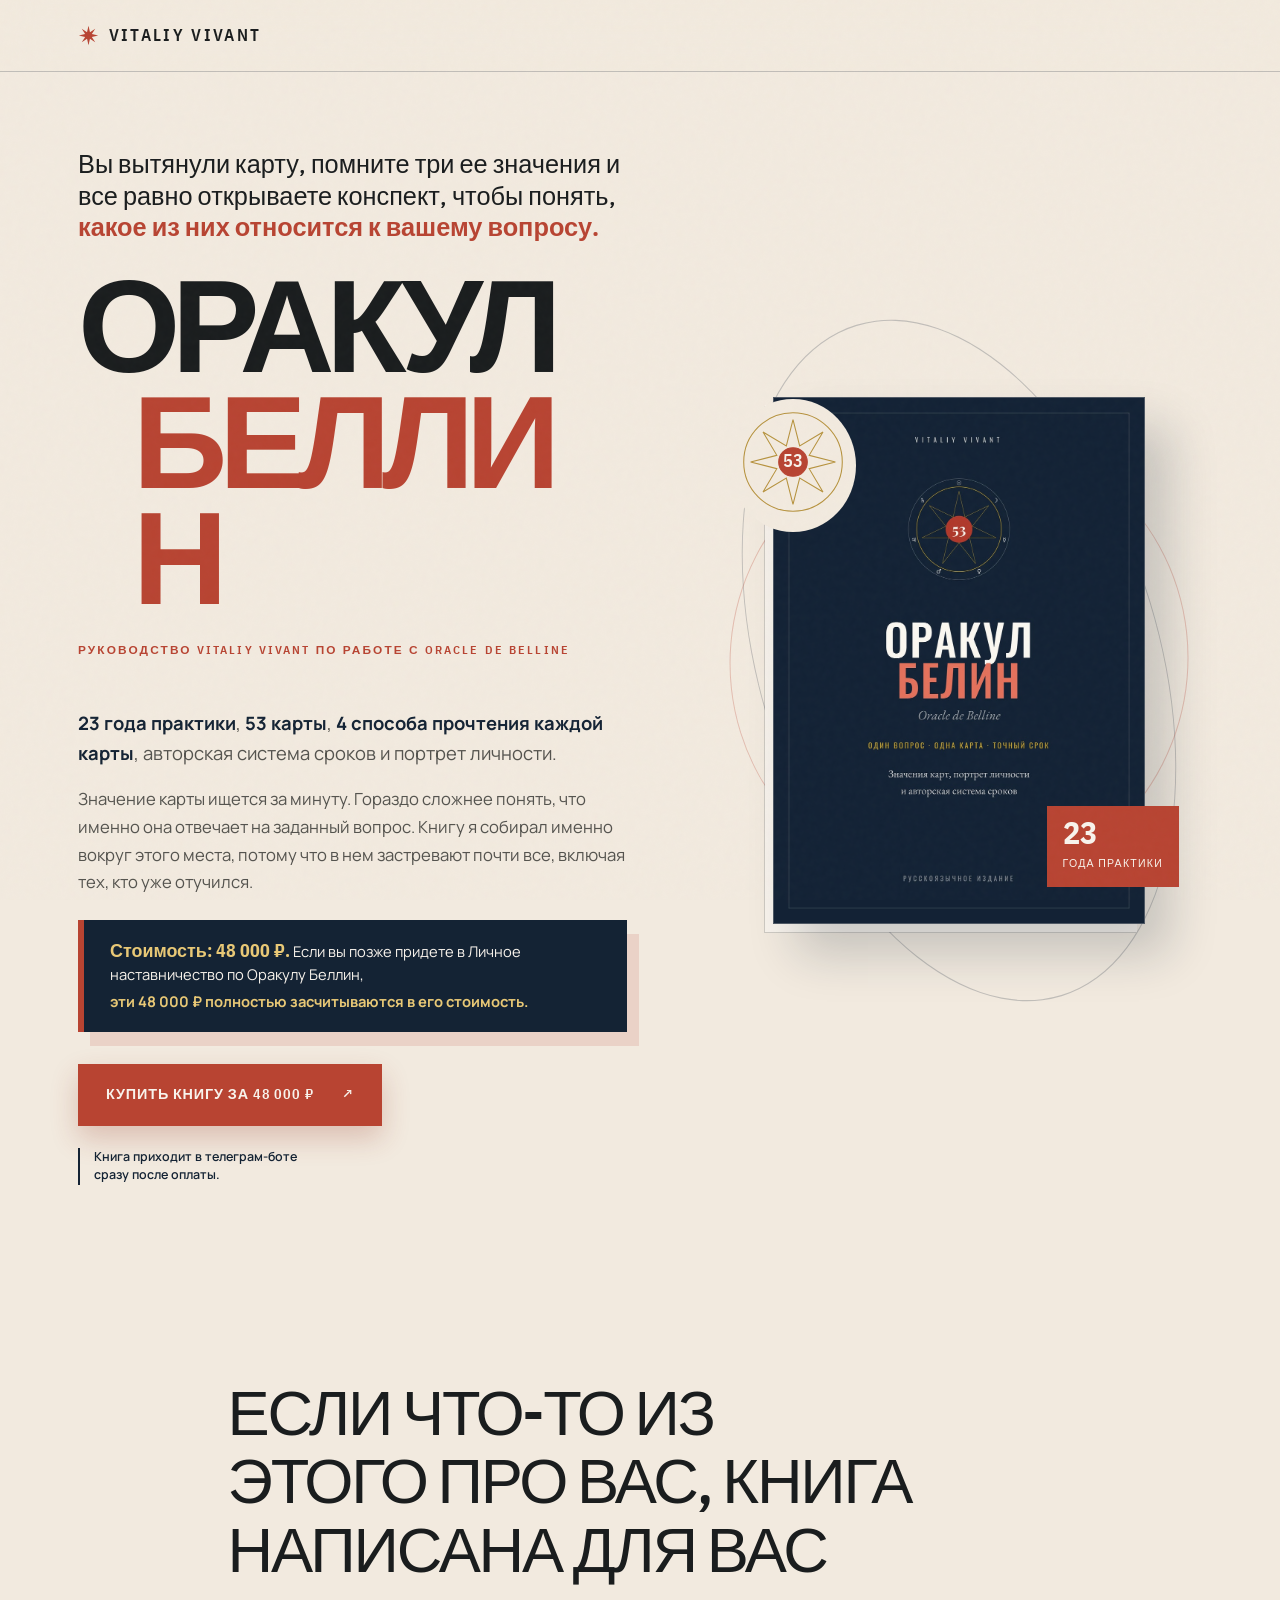
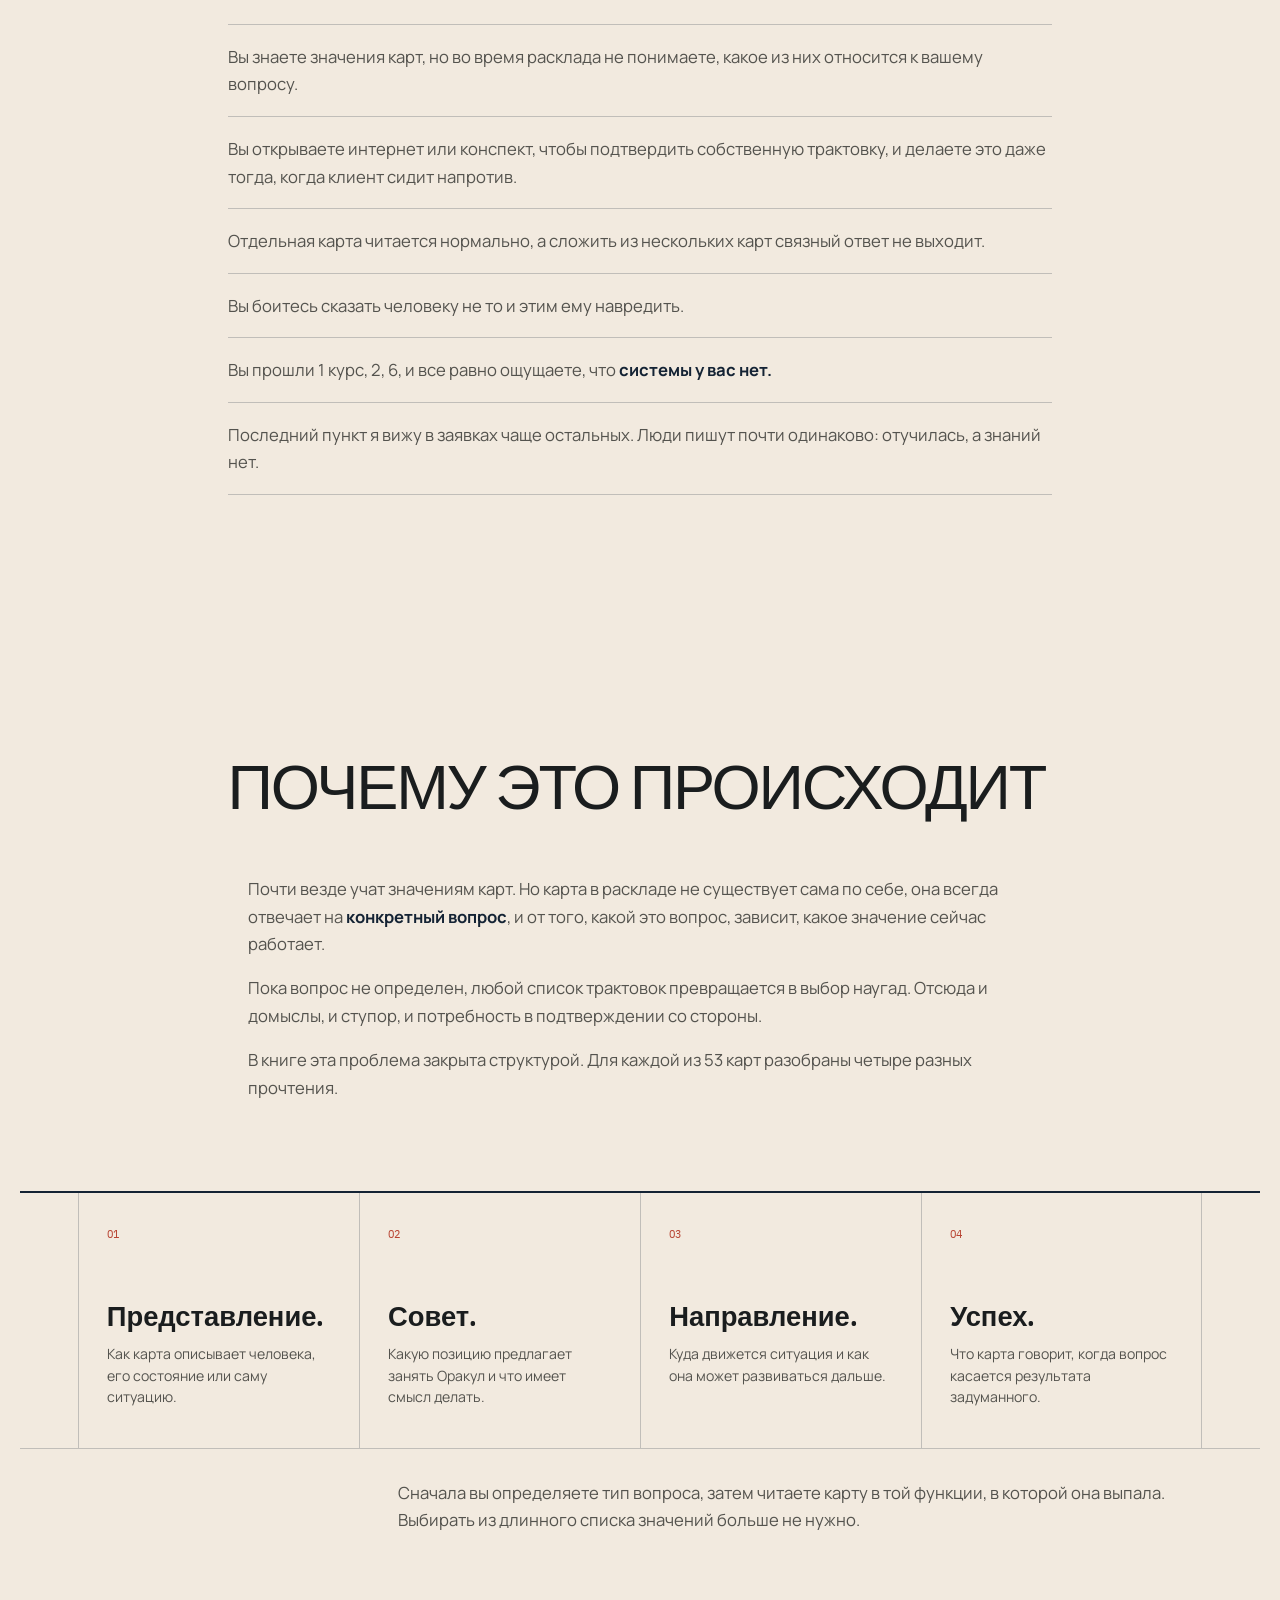
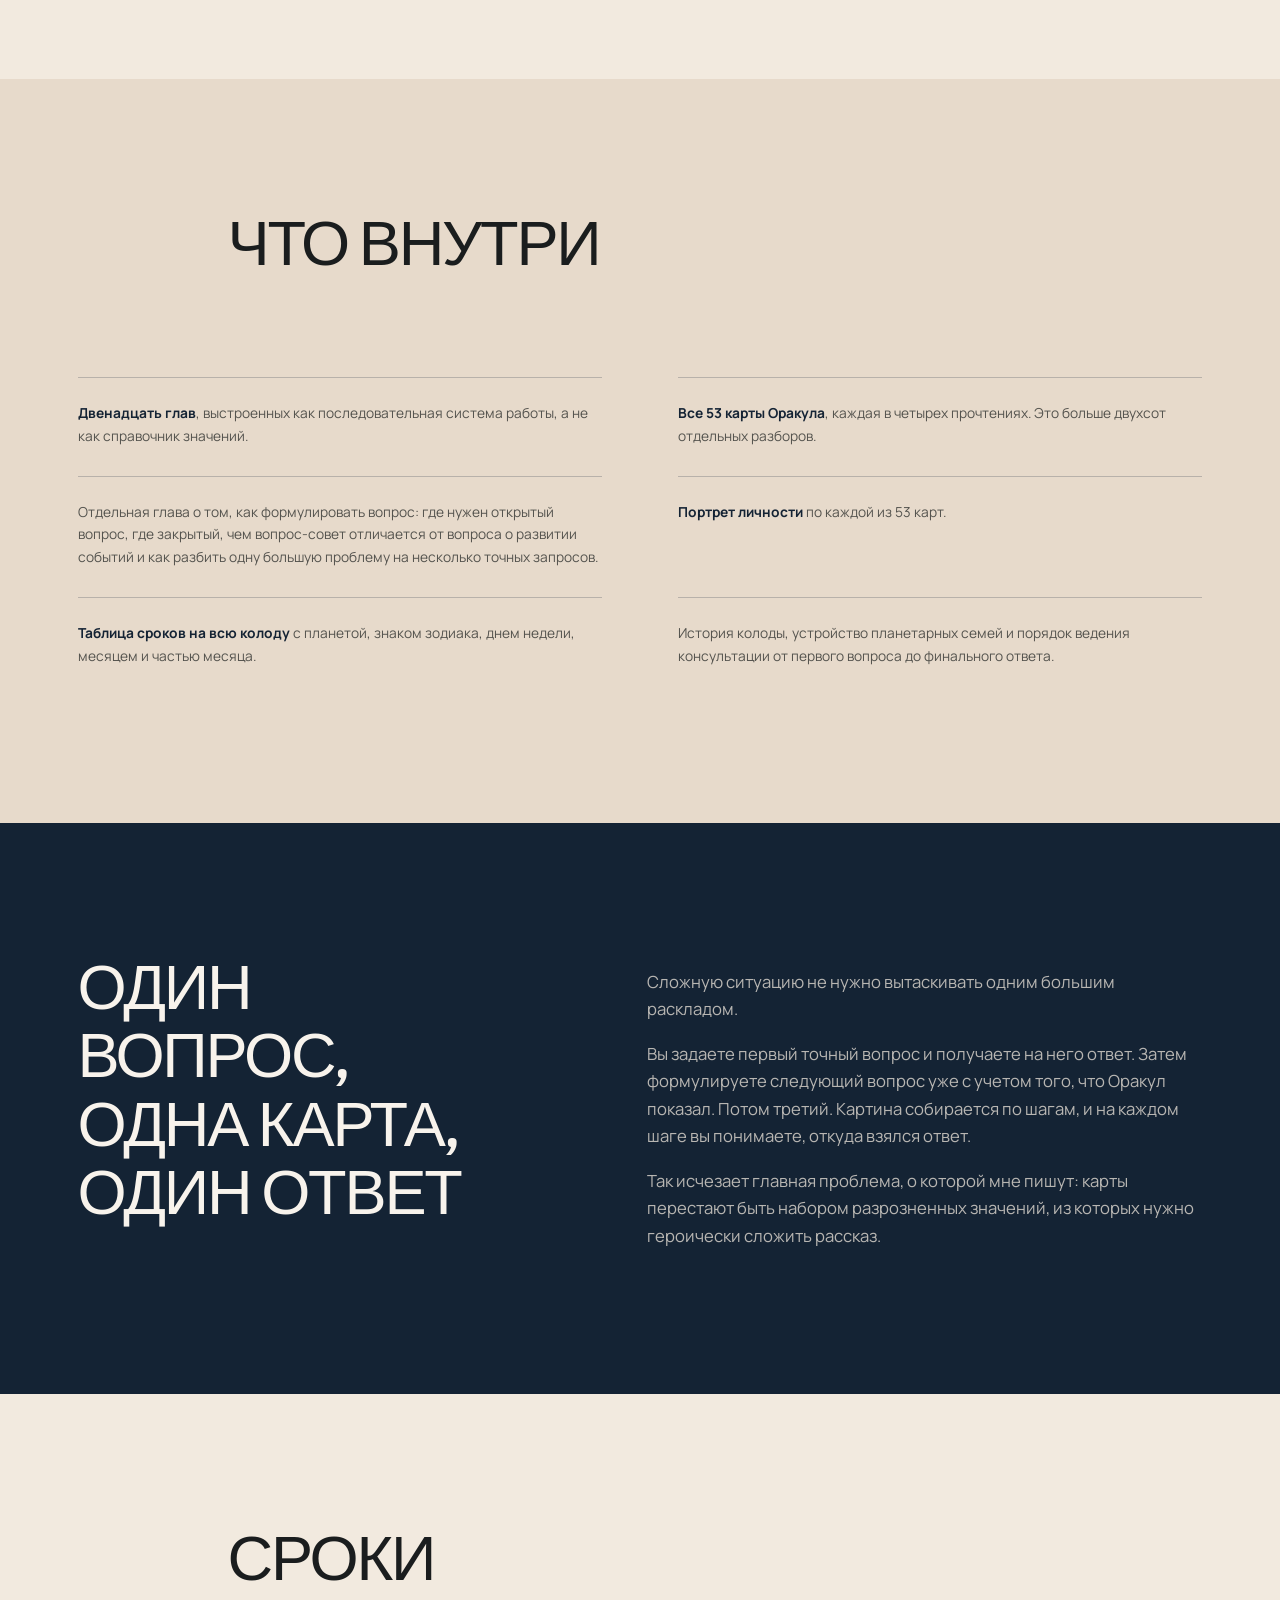
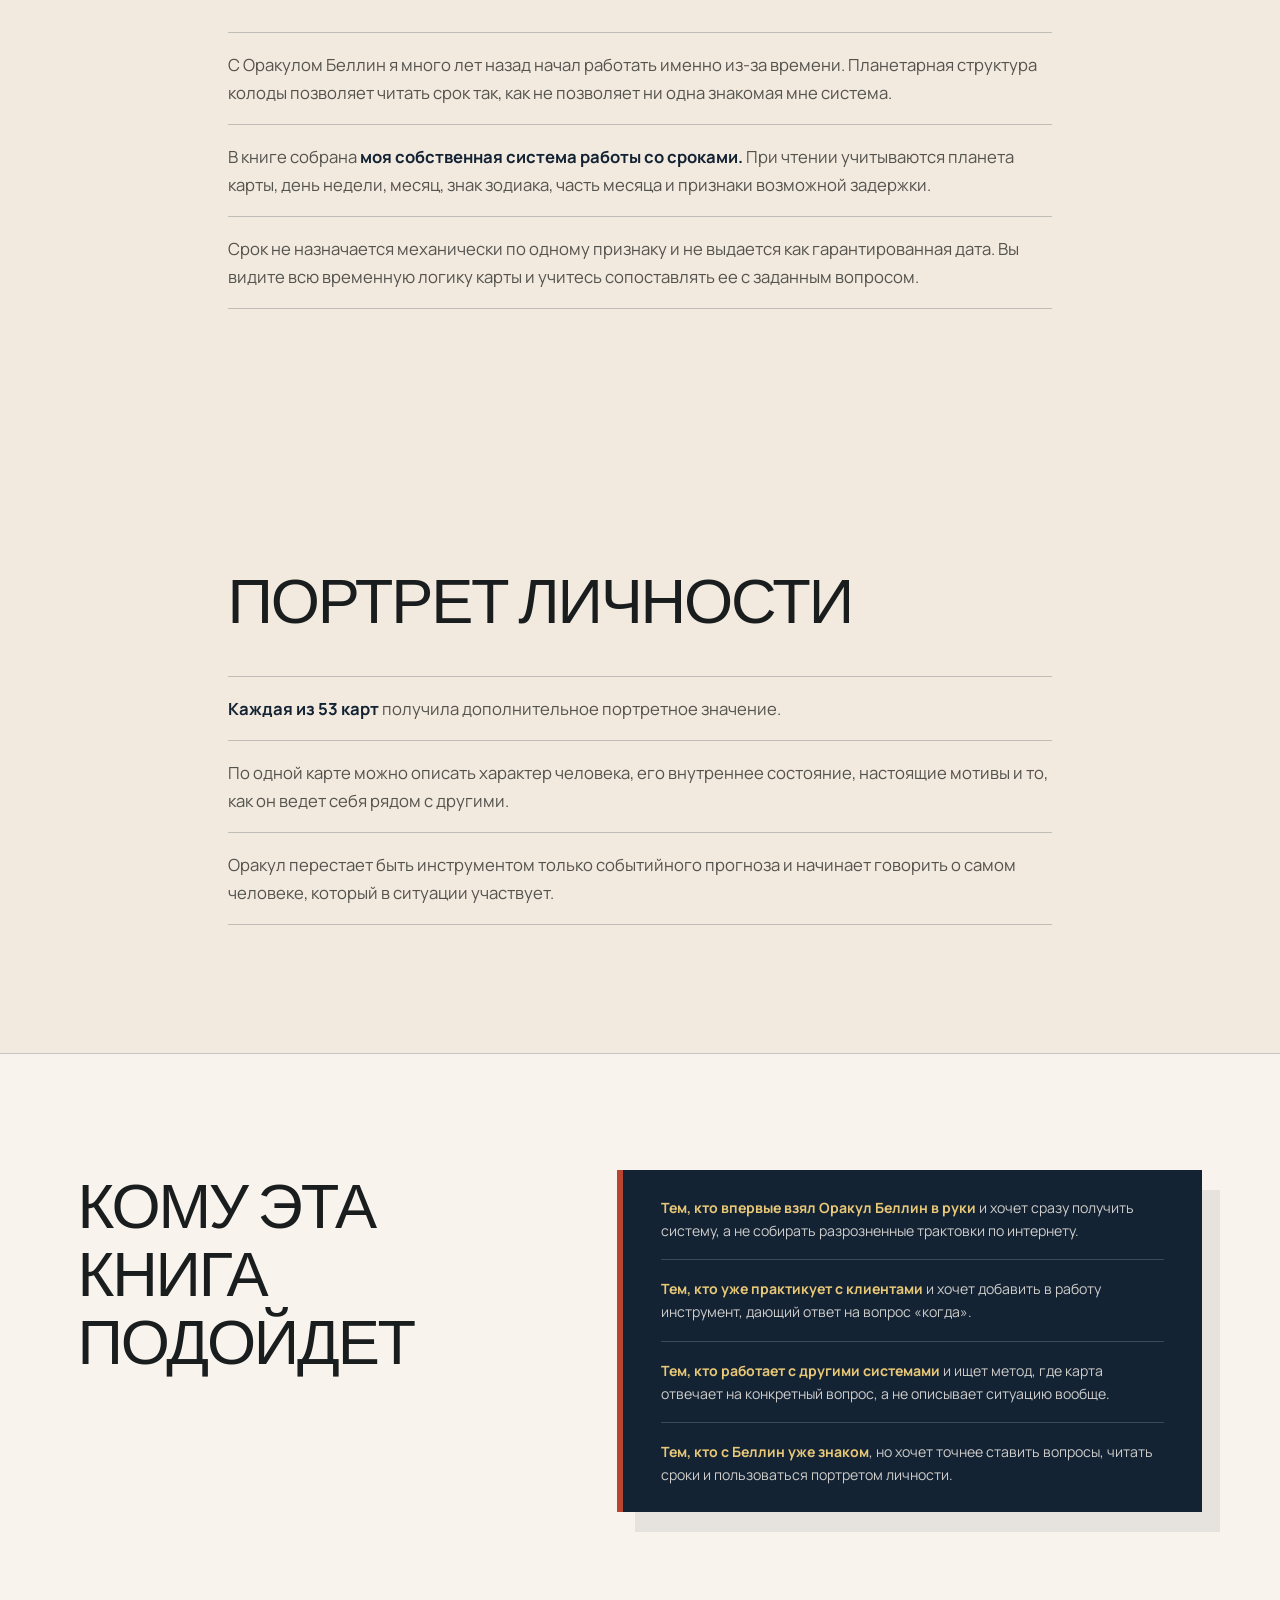
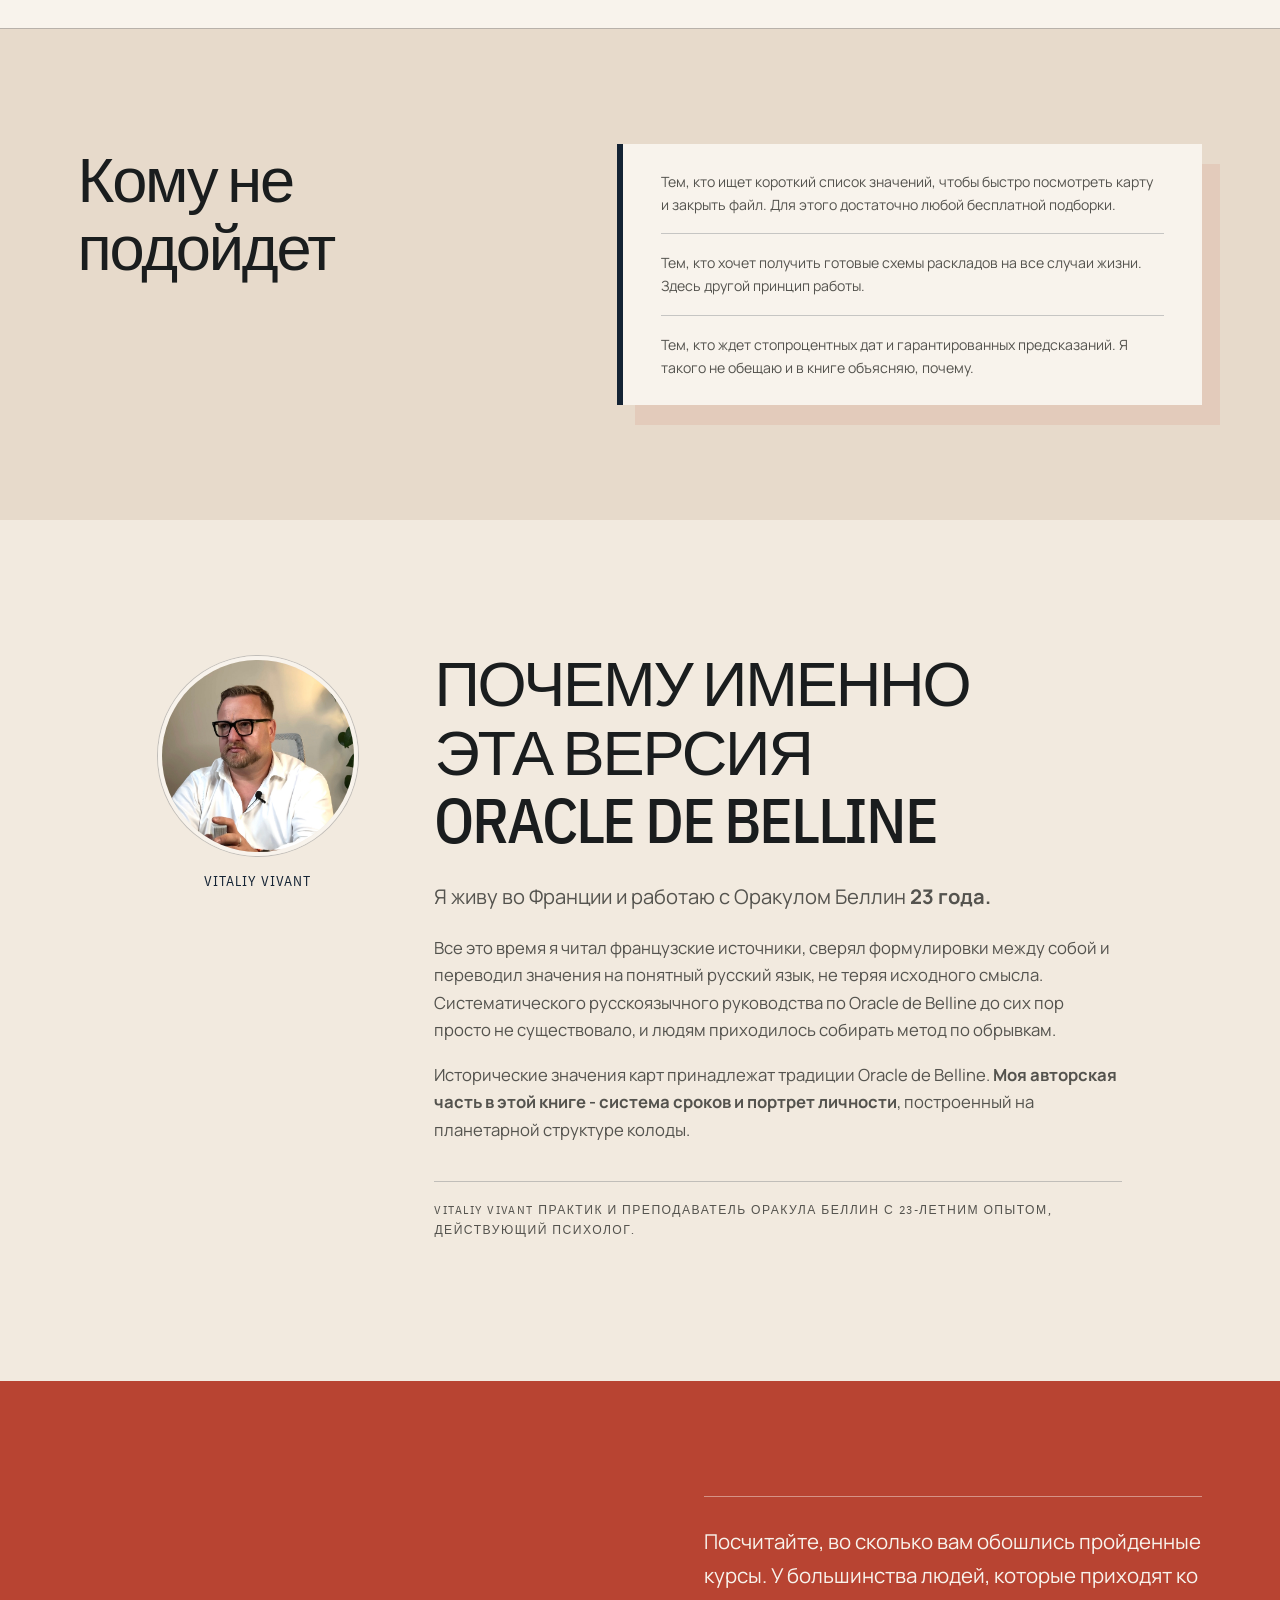
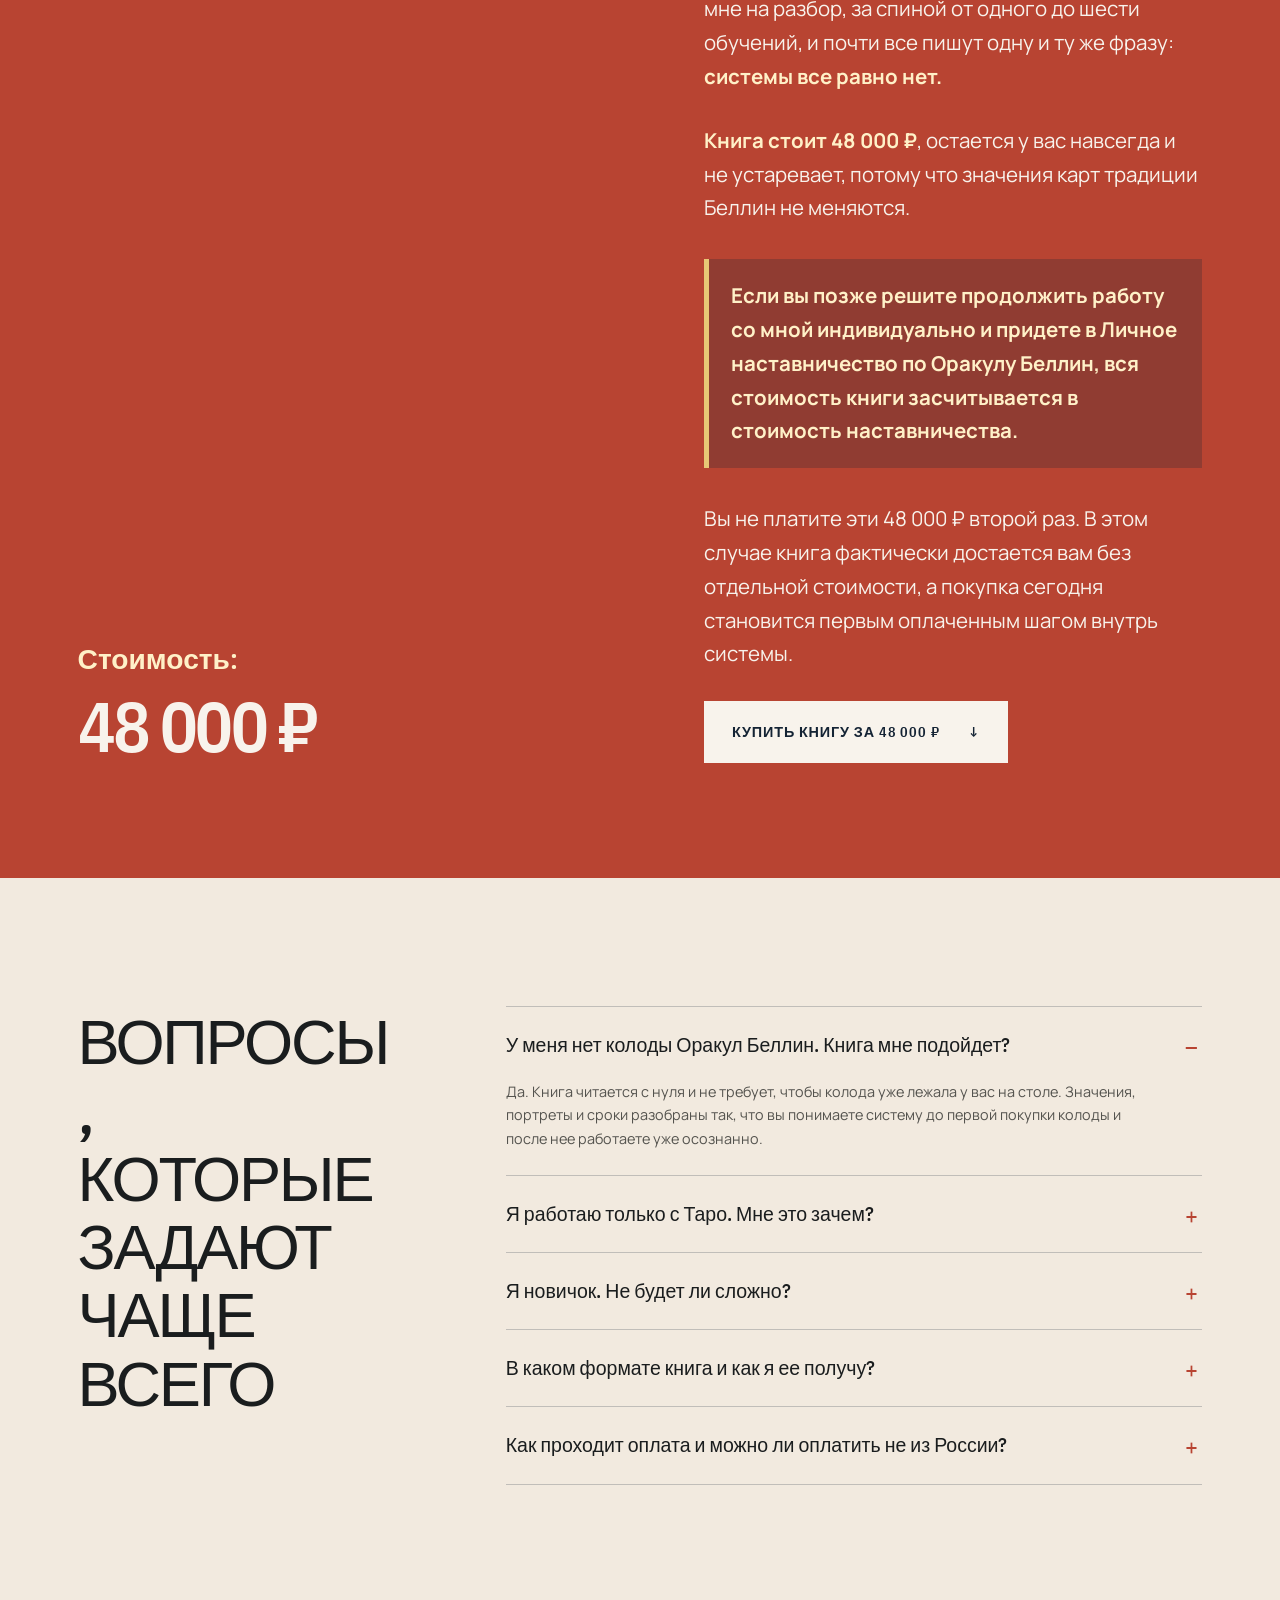
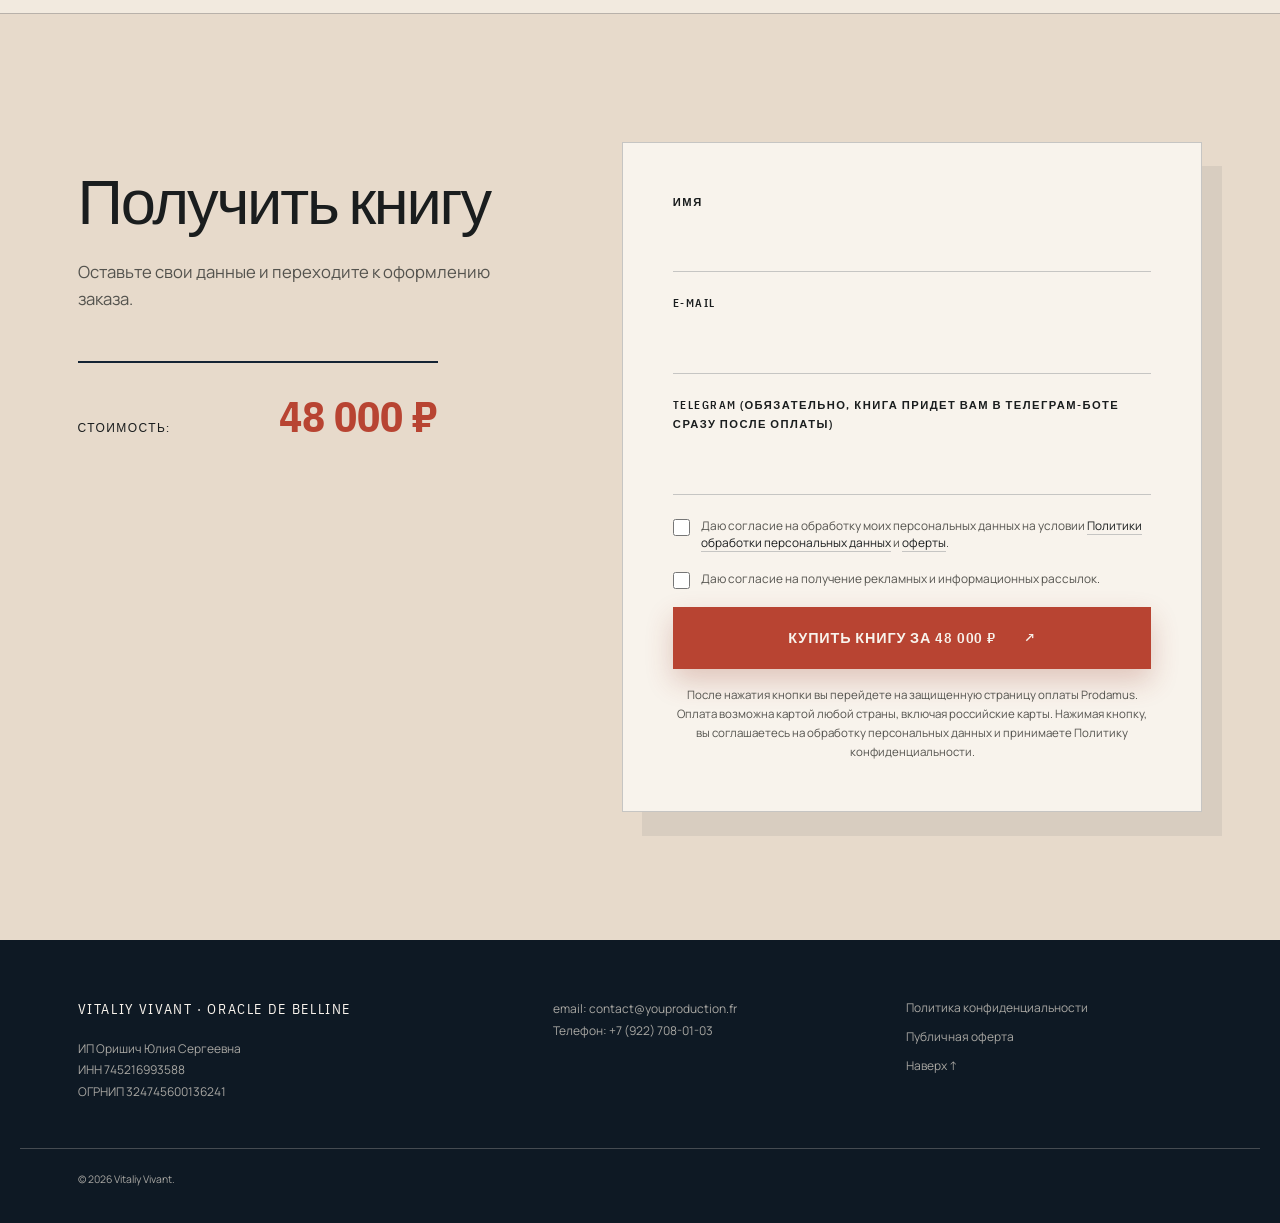
==== commit 572ba836: "Fix mobile layout, replace author portrait and set RUB price" ====
--- a/index.html
+++ b/index.html
@@ -35,9 +35,9 @@
           <p class="kicker reveal">Руководство Vitaliy Vivant по работе с Oracle de Belline</p>
           <p class="hero-lead reveal"><strong>23 года практики</strong>, <strong>53 карты</strong>, <strong>4 способа прочтения каждой карты</strong>, авторская система сроков и портрет личности.</p>
           <p class="reveal">Значение карты ищется за минуту. Гораздо сложнее понять, что именно она отвечает на заданный вопрос. Книгу я собирал именно вокруг этого места, потому что в нем застревают почти все, включая тех, кто уже отучился.</p>
-          <p class="hero-credit reveal"><strong>Стоимость: 500 €.</strong> Если вы позже придете в Личное наставничество по Оракулу Беллин, <mark>эти 500 € полностью засчитываются в его стоимость.</mark></p>
+          <p class="hero-credit reveal"><strong>Стоимость: 48&nbsp;000&nbsp;₽.</strong> Если вы позже придете в Личное наставничество по Оракулу Беллин, <mark>эти 48&nbsp;000&nbsp;₽ полностью засчитываются в его стоимость.</mark></p>
           <div class="hero-actions reveal">
-            <a class="button button-primary" href="#buy">Купить книгу за 500 € <span aria-hidden="true">↗</span></a>
+            <a class="button button-primary" href="#buy"><span class="button-label">Купить книгу за 48&nbsp;000&nbsp;₽</span> <span aria-hidden="true">↗</span></a>
             <span class="delivery">Книга приходит в телеграм-боте сразу после оплаты.</span>
           </div>
         </div>
@@ -126,15 +126,15 @@
 
     <section class="section author" aria-labelledby="author-title">
       <div class="wrap author-grid">
-        <figure class="author-photo reveal"><img src="assets/img/vitaliy-studio.jpg" width="1122" height="1402" alt="Vitaliy Vivant, практик и преподаватель Оракула Беллин"><figcaption>Vitaliy Vivant</figcaption></figure>
+        <figure class="author-photo reveal"><img src="assets/img/vitaliy-circle.jpg" width="1290" height="2297" loading="lazy" decoding="async" alt="Vitaliy Vivant, практик и преподаватель Оракула Беллин"><figcaption>Vitaliy Vivant</figcaption></figure>
         <div class="author-copy"><h2 id="author-title" class="display reveal">ПОЧЕМУ ИМЕННО ЭТА ВЕРСИЯ ORACLE DE BELLINE</h2><p class="lead reveal">Я живу во Франции и работаю с Оракулом Беллин <strong>23 года.</strong></p><p class="reveal">Все это время я читал французские источники, сверял формулировки между собой и переводил значения на понятный русский язык, не теряя исходного смысла. Систематического русскоязычного руководства по Oracle de Belline до сих пор просто не существовало, и людям приходилось собирать метод по обрывкам.</p><p class="reveal">Исторические значения карт принадлежат традиции Oracle de Belline. <strong>Моя авторская часть в этой книге - система сроков и портрет личности</strong>, построенный на планетарной структуре колоды.</p><p class="author-role reveal">Vitaliy Vivant Практик и преподаватель Оракула Беллин с 23-летним опытом, действующий психолог.</p></div>
       </div>
     </section>
 
     <section class="price-section" id="price" aria-labelledby="price-title">
       <div class="wrap price-grid">
-        <div class="price-copy reveal"><h2 id="price-title">Стоимость: 500 €</h2></div>
-        <div class="price-offer reveal"><p>Посчитайте, во сколько вам обошлись пройденные курсы. У большинства людей, которые приходят ко мне на разбор, за спиной от одного до шести обучений, и почти все пишут одну и ту же фразу: <strong>системы все равно нет.</strong></p><p><strong>Книга стоит 500 €</strong>, остается у вас навсегда и не устаревает, потому что значения карт традиции Беллин не меняются.</p><p class="price-credit"><strong>Если вы позже решите продолжить работу со мной индивидуально и придете в Личное наставничество по Оракулу Беллин, вся стоимость книги засчитывается в стоимость наставничества.</strong></p><p>Вы не платите эти 500 € второй раз. В этом случае книга фактически достается вам без отдельной стоимости, а покупка сегодня становится первым оплаченным шагом внутрь системы.</p><a class="button button-light" href="#buy">Купить книгу за 500 € <span aria-hidden="true">↓</span></a></div>
+        <div class="price-copy reveal"><h2 id="price-title"><span class="price-label">Стоимость:</span> <span class="price-amount">48&nbsp;000&nbsp;₽</span></h2></div>
+        <div class="price-offer reveal"><p>Посчитайте, во сколько вам обошлись пройденные курсы. У большинства людей, которые приходят ко мне на разбор, за спиной от одного до шести обучений, и почти все пишут одну и ту же фразу: <strong>системы все равно нет.</strong></p><p><strong>Книга стоит 48&nbsp;000&nbsp;₽</strong>, остается у вас навсегда и не устаревает, потому что значения карт традиции Беллин не меняются.</p><p class="price-credit"><strong>Если вы позже решите продолжить работу со мной индивидуально и придете в Личное наставничество по Оракулу Беллин, вся стоимость книги засчитывается в стоимость наставничества.</strong></p><p>Вы не платите эти 48&nbsp;000&nbsp;₽ второй раз. В этом случае книга фактически достается вам без отдельной стоимости, а покупка сегодня становится первым оплаченным шагом внутрь системы.</p><a class="button button-light" href="#buy"><span class="button-label">Купить книгу за 48&nbsp;000&nbsp;₽</span> <span aria-hidden="true">↓</span></a></div>
       </div>
     </section>
 
@@ -153,14 +153,14 @@
 
     <section class="buy-section" id="buy" aria-labelledby="buy-title">
       <div class="wrap buy-grid">
-        <div class="buy-heading reveal"><h2 id="buy-title" class="display">Получить книгу</h2><p>Оставьте свои данные и переходите к оформлению заказа.</p><div class="buy-total"><span>Стоимость:</span><b>500 €</b></div></div>
+        <div class="buy-heading reveal"><h2 id="buy-title" class="display">Получить книгу</h2><p>Оставьте свои данные и переходите к оформлению заказа.</p><div class="buy-total"><span>Стоимость:</span><b>48&nbsp;000&nbsp;₽</b></div></div>
         <form class="order-form reveal" id="buyForm" novalidate>
           <div class="field" id="f-name"><label for="name">Имя</label><input id="name" name="name" type="text" autocomplete="name"></div>
           <div class="field" id="f-email"><label for="email">E-mail</label><input id="email" name="email" type="email" autocomplete="email" required><p class="err">Введите корректный e-mail.</p></div>
           <div class="field" id="f-tg"><label for="telegram">Telegram (обязательно, книга придет вам в телеграм-боте сразу после оплаты)</label><input id="telegram" name="telegram" type="text" autocomplete="off" required><p class="err">Укажите Telegram, иначе книга не сможет прийти.</p></div>
           <label class="consent" id="c-privacy"><input type="checkbox" id="agree" name="agree"><span>Даю согласие на обработку моих персональных данных на условии <a href="privacy.html" target="_blank" rel="noopener">Политики обработки персональных данных</a> и <a href="#" data-oferta target="_blank" rel="noopener">оферты</a>.</span></label>
           <label class="consent"><input type="checkbox" id="marketing" name="marketing"><span>Даю согласие на получение рекламных и информационных рассылок.</span></label>
-          <button class="button button-primary button-block" type="submit">Купить книгу за 500 € <span aria-hidden="true">↗</span></button>
+          <button class="button button-primary button-block" type="submit"><span class="button-label">Купить книгу за 48&nbsp;000&nbsp;₽</span> <span aria-hidden="true">↗</span></button>
           <p class="form-note">После нажатия кнопки вы перейдете на защищенную страницу оплаты Prodamus. Оплата возможна картой любой страны, включая российские карты. Нажимая кнопку, вы соглашаетесь на обработку персональных данных и принимаете Политику конфиденциальности.</p>
         </form>
       </div>
--- a/assets/css/styles.css
+++ b/assets/css/styles.css
@@ -28,7 +28,7 @@
   line-height: 1.65;
   -webkit-font-smoothing: antialiased;
   text-rendering: optimizeLegibility;
-  overflow-x: hidden;
+  overflow-wrap: anywhere;
 }
 body::before {
   content: "";
@@ -45,6 +45,9 @@
 ::selection { color: var(--paper-light); background: var(--terra); }
 
 .wrap { width: 100%; max-width: var(--wrap); margin-inline: auto; padding-inline: var(--gutter); }
+.wrap > *, .method-copy, .author-copy, .price-offer, .order-form > * { min-width: 0; }
+section[id] { scroll-margin-top: 84px; }
+h1, h2, h3 { text-wrap: balance; }
 .section { padding-block: clamp(88px, 10vw, 150px); }
 .section-index, .kicker {
   margin: 0;
@@ -62,7 +65,7 @@
   font-family: var(--display);
   font-size: clamp(2.25rem, 1.55rem + 3vw, 4.7rem);
   font-weight: 500;
-  line-height: .98;
+  line-height: 1.08;
   letter-spacing: -.035em;
 }
 .display em { color: var(--terra); font-style: normal; }
@@ -106,18 +109,18 @@
   border-radius: 50%;
 }
 .hero-grid { display: grid; grid-template-columns: minmax(0, 1.06fr) minmax(340px, .94fr); gap: clamp(48px, 7vw, 110px); align-items: center; }
-.hero-copy { position: relative; z-index: 2; padding-top: 12px; }
+.hero-copy { position: relative; z-index: 2; padding-top: 12px; container-type: inline-size; }
 .kicker { margin-bottom: clamp(28px, 4vw, 52px); }
 .hero-title {
   margin: 0;
   font-family: var(--display);
-  font-size: clamp(4.8rem, 2.5rem + 8vw, 8.8rem);
-  line-height: .76;
+  font-size: clamp(3.4rem, 24cqi, 8.8rem);
+  line-height: .88;
   letter-spacing: -.065em;
   text-transform: uppercase;
 }
 .hero-title span, .hero-title strong { display: block; font-weight: 600; }
-.hero-title strong { color: var(--terra); margin-left: clamp(40px, 6vw, 96px); }
+.hero-title strong { color: var(--terra); margin-left: 10%; }
 .hero-title + .kicker { margin-top: 30px; }
 .hero-thesis { margin: 0 0 22px; max-width: 680px; font-family: var(--display); font-size: clamp(1.25rem, 1.04rem + .68vw, 1.82rem); font-weight: 500; line-height: 1.25; }
 .hero-thesis strong { color: var(--terra); font-weight: 700; }
@@ -152,13 +155,16 @@
   font-family: var(--display);
   font-size: .9rem;
   font-weight: 600;
-  line-height: 1;
-  letter-spacing: .08em;
+  line-height: 1.3;
+  letter-spacing: .06em;
   text-transform: uppercase;
   cursor: pointer;
-  white-space: nowrap;
+  max-width: 100%;
+  white-space: normal;
   transition: transform .2s, background .2s, color .2s, box-shadow .2s;
 }
+.button-label { min-width: 0; }
+.button > [aria-hidden] { flex: 0 0 auto; }
 .button:hover { transform: translateY(-3px); }
 .button:active { transform: translateY(1px); }
 .button:focus-visible, a:focus-visible, summary:focus-visible, input:focus-visible { outline: 3px solid var(--gold); outline-offset: 3px; }
@@ -230,13 +236,13 @@
 .timing-row em { font-size: .82rem; font-style: normal; color: rgba(242, 234, 223, .7); }
 .planet-line { display: grid; grid-template-columns: repeat(7, 1fr); padding-top: 36px; font-size: clamp(1.3rem, 1rem + .8vw, 2rem); color: #e8c876; text-align: center; }
 
-.author-grid { display: grid; grid-template-columns: .84fr 1.16fr; gap: clamp(50px, 9vw, 130px); align-items: center; }
-.author-photo { position: relative; width: 100%; max-width: 460px; margin: 0; padding: 0 0 36px 36px; justify-self: start; }
-.author-photo::before { content: ""; position: absolute; left: 0; bottom: 0; width: 72%; height: 72%; background: var(--terra); }
-.author-photo img { position: relative; z-index: 1; width: 100%; height: auto; object-fit: contain; filter: saturate(.85) contrast(.98); }
-.author-photo figcaption { position: absolute; z-index: 2; right: 0; bottom: 8px; padding: 12px 17px; font-family: var(--display); line-height: 1.1; color: var(--paper); background: var(--navy); text-transform: uppercase; letter-spacing: .08em; }
+.author-grid { display: grid; grid-template-columns: 200px minmax(0, 1fr); gap: clamp(36px, 6vw, 80px); align-items: start; max-width: 1080px; }
+.author-photo { width: 200px; max-width: 100%; margin: 8px 0 0; justify-self: start; text-align: center; }
+/* The original photograph is framed in CSS, without altering the image. */
+.author-photo img { width: 100%; height: auto; aspect-ratio: 1; object-fit: cover; object-position: 50% 48%; border-radius: 50%; border: 4px solid var(--paper-light); box-shadow: 0 0 0 1px var(--rule); }
+.author-photo figcaption { margin-top: 16px; font-family: var(--display); font-size: .85rem; line-height: 1.4; color: var(--navy); text-transform: uppercase; letter-spacing: .08em; }
 .author-photo figcaption span { font-size: .65rem; color: rgba(242, 234, 223, .65); }
-.author-copy .display { margin: 28px 0 36px; }
+.author-copy .display { margin: 0 0 28px; }
 .author-copy > p:not(.section-index) { max-width: 720px; color: var(--ink-soft); }
 .author-role { margin-top: 38px; padding-top: 18px; border-top: 1px solid var(--rule); font-family: var(--display); font-size: .76rem; text-transform: uppercase; letter-spacing: .12em; }
 
@@ -260,8 +266,9 @@
 
 .price-section { padding-block: clamp(78px, 9vw, 130px); color: var(--paper-light); background: var(--terra); }
 .price-grid { display: grid; grid-template-columns: 1fr 1fr; gap: clamp(60px, 10vw, 150px); align-items: end; }
-.price-copy h2 { margin: 22px 0 24px; max-width: 680px; font-family: var(--display); font-size: clamp(3.4rem, 2rem + 5vw, 7.2rem); font-weight: 600; line-height: .84; letter-spacing: -.06em; }
-.price-copy h2 span { font-size: .4em; color: #e8c876; }
+.price-copy h2 { margin: 0; max-width: 680px; font-family: var(--display); font-size: clamp(3rem, 5.5vw, 5.8rem); font-weight: 600; line-height: 1.05; letter-spacing: -.04em; }
+.price-copy .price-label { display: block; margin-bottom: 16px; font-size: .4em; letter-spacing: 0; color: #fff1c8; }
+.price-copy .price-amount { display: block; white-space: nowrap; }
 .price-copy p:last-child { max-width: 560px; color: rgba(248, 243, 236, .78); }
 .price-offer { padding-top: 28px; border-top: 1px solid rgba(248, 243, 236, .45); }
 .price-offer > p { margin: 0 0 30px; font-size: clamp(1.08rem, 1rem + .35vw, 1.35rem); }
@@ -283,21 +290,21 @@
 .buy-grid { display: grid; grid-template-columns: .85fr 1.15fr; gap: clamp(50px, 9vw, 140px); align-items: start; }
 .buy-heading .display { margin: 24px 0; }
 .buy-heading > p:not(.section-index) { max-width: 500px; color: var(--ink-soft); }
-.buy-total { margin-top: 48px; padding-top: 18px; max-width: 330px; display: flex; align-items: baseline; justify-content: space-between; border-top: 2px solid var(--navy); }
+.buy-total { margin-top: 48px; padding-top: 18px; max-width: 360px; display: flex; flex-wrap: wrap; gap: 8px 20px; align-items: baseline; justify-content: space-between; border-top: 2px solid var(--navy); }
 .buy-total span { font-family: var(--display); font-size: .75rem; letter-spacing: .12em; text-transform: uppercase; }
-.buy-total b { font-family: var(--display); font-size: 2.7rem; color: var(--terra); }
+.buy-total b { font-family: var(--display); font-size: clamp(2rem, 8vw, 2.7rem); color: var(--terra); white-space: nowrap; }
 .order-form { padding: clamp(28px, 4vw, 50px); background: var(--paper-light); border: 1px solid var(--rule); box-shadow: 20px 24px 0 rgba(20, 35, 52, .07); }
 .field { margin-bottom: 22px; }
 .field label { display: block; margin-bottom: 8px; font-family: var(--display); font-size: .7rem; font-weight: 600; letter-spacing: .13em; text-transform: uppercase; }
 .field label span { color: var(--terra); }
-.field input { width: 100%; padding: 13px 0; color: var(--ink); background: transparent; border: 0; border-bottom: 1px solid var(--rule); border-radius: 0; outline: 0; }
+.field input { width: 100%; min-width: 0; font-size: 16px; padding: 13px 0; color: var(--ink); background: transparent; border: 0; border-bottom: 1px solid var(--rule); border-radius: 0; outline: 0; }
 .field input:focus { border-bottom-color: var(--terra); }
 .field input::placeholder { color: #9a948d; }
 .hint, .err { margin: 7px 0 0; font-size: .72rem; line-height: 1.4; color: var(--ink-soft); }
 .err { display: none; color: var(--terra); }
 .field.invalid input { border-bottom-color: var(--terra); }
 .field.invalid .err { display: block; }
-.consent { display: grid; grid-template-columns: 18px 1fr; gap: 10px; margin: 18px 0; align-items: start; font-size: .74rem; line-height: 1.5; color: var(--ink-soft); }
+.consent { display: grid; grid-template-columns: 18px minmax(0, 1fr); gap: 10px; margin: 18px 0; align-items: start; font-size: .74rem; line-height: 1.5; color: var(--ink-soft); }
 .consent input { width: 17px; height: 17px; margin: 2px 0 0; accent-color: var(--terra); }
 .consent a { color: var(--ink); border-bottom: 1px solid var(--rule); }
 .consent.invalid { color: var(--terra); }
@@ -318,7 +325,7 @@
 .doc { padding-block: clamp(60px, 8vw, 110px); }
 .doc .wrap { max-width: 930px; }
 .doc .back { display: inline-block; margin-bottom: 46px; font-family: var(--display); font-size: .72rem; letter-spacing: .12em; text-transform: uppercase; color: var(--terra); }
-.doc h1 { margin: 0; font-family: var(--display); font-size: clamp(2.6rem, 1.7rem + 3vw, 5rem); line-height: .95; letter-spacing: -.04em; }
+.doc h1 { margin: 0; font-family: var(--display); font-size: clamp(1.8rem, 1rem + 3vw, 4rem); line-height: 1.1; letter-spacing: -.03em; }
 .doc-meta { margin: 20px 0 55px; font-family: var(--display); font-size: .72rem; letter-spacing: .12em; text-transform: uppercase; color: var(--terra); }
 .doc h2 { margin: 2.5em 0 .8em; padding-top: .7em; font-family: var(--display); font-size: 1.55rem; line-height: 1.15; border-top: 1px solid var(--rule); }
 .doc h3 { margin-top: 2em; font-family: var(--display); }
@@ -330,8 +337,11 @@
 
 @media (max-width: 980px) {
   .hero { min-height: 0; }
-  .hero-grid { grid-template-columns: 1fr .8fr; gap: 42px; }
-  .hero-title { font-size: clamp(4.7rem, 3rem + 8vw, 8rem); }
+  .hero-grid { grid-template-columns: minmax(0, 1fr); gap: 42px; }
+  .hero-copy { max-width: 680px; }
+  .hero-object { max-width: 360px; }
+  .method-grid, .price-grid, .faq-grid { grid-template-columns: minmax(0, 1fr); }
+  .hero-title { font-size: clamp(3.4rem, 24cqi, 8rem); }
   .reading-table { grid-template-columns: 1fr 1fr; }
   .reading-table article:nth-child(3), .reading-table article:nth-child(4) { border-top: 1px solid var(--rule); }
   .method-grid, .author-grid { gap: 58px; }
@@ -350,8 +360,13 @@
   .hero-grid { grid-template-columns: 1fr; }
   .hero-object { max-width: 360px; }
   .seal { width: 100px; }
-  .hero-title { font-size: clamp(5rem, 24vw, 8rem); }
-  .hero-title strong { margin-left: 12vw; }
+  .hero-title { font-size: clamp(3.4rem, 24cqi, 7rem); }
+  .hero-title strong { margin-left: 8%; }
+  .display { font-size: clamp(1.9rem, 1.25rem + 3vw, 2.65rem); line-height: 1.12; letter-spacing: -.025em; }
+  .section, .fit, .method, .price-section, .buy-section { padding-block: 64px; }
+  .text-stack, .prose-intro, .contents-grid { margin-top: 32px; }
+  .fit-list { box-shadow: 8px 10px 0 rgba(20, 35, 52, .08); }
+  .author-grid { gap: 32px; }
   .fact-grid { grid-template-columns: 1fr 1fr; }
   .fact { min-height: 105px; padding: 28px 20px; border-bottom: 1px solid var(--rule-light); }
   .split-heading, .section-topline, .method-grid, .author-grid, .price-grid, .faq-grid { grid-template-columns: 1fr; }
@@ -359,8 +374,9 @@
   .reading-table { margin-top: 55px; }
   .table-note { padding-left: var(--gutter); }
   .contents-grid { grid-template-columns: 1fr; }
-  .method-grid { gap: 60px; }
-  .author-photo { max-width: 420px; justify-self: center; }
+  .method-grid { gap: 32px; }
+  .method-grid-copy .method-copy:first-child .display { margin-bottom: 0; }
+  .author-photo { width: 176px; justify-self: center; }
   .price-grid { gap: 50px; }
   .faq-grid { gap: 40px; }
   .footer-grid { grid-template-columns: 1fr 1fr; }
@@ -371,10 +387,13 @@
 @media (max-width: 520px) {
   .brand { font-size: .78rem; }
   .hero-object { max-width: 330px; padding-inline: 20px; }
-  .author-photo { max-width: 340px; padding: 0 0 26px 20px; }
+  .nav-cta { gap: 8px; flex-shrink: 0; }
+  .nav-cta .price { padding-left: 8px; }
+  .brand { gap: 8px; letter-spacing: .08em; }
+  .brand-mark, .star-mini { flex-shrink: 0; }
   .experience { right: 2px; }
   .hero-actions { align-items: stretch; flex-direction: column; }
-  .delivery { text-align: center; }
+  .delivery { max-width: none; padding-left: 0; border-left: 0; text-align: center; }
   .button { width: 100%; }
   .fact b { font-size: 2.45rem; }
   .fact span { font-size: .62rem; }
@@ -387,7 +406,10 @@
   .timing-row em { font-size: .68rem; }
   .buy-heading { grid-template-columns: 1fr; }
   .buy-total { margin-top: 24px; }
-  .button { padding-inline: 14px; gap: 12px; font-size: .78rem; }
+  .button { padding-inline: 14px; gap: 12px; font-size: .85rem; }
+  .hero-copy .hero-credit { padding: 16px; box-shadow: 8px 10px 0 rgba(184, 68, 50, .14); }
+  .price-offer .price-credit { padding: 18px 16px; }
+  .faq details p { margin-right: 0; }
   .order-form { padding: 24px 18px; box-shadow: 10px 12px 0 rgba(20, 35, 52, .07); }
   .footer-grid { grid-template-columns: 1fr; }
   .footer-grid nav { grid-column: auto; }
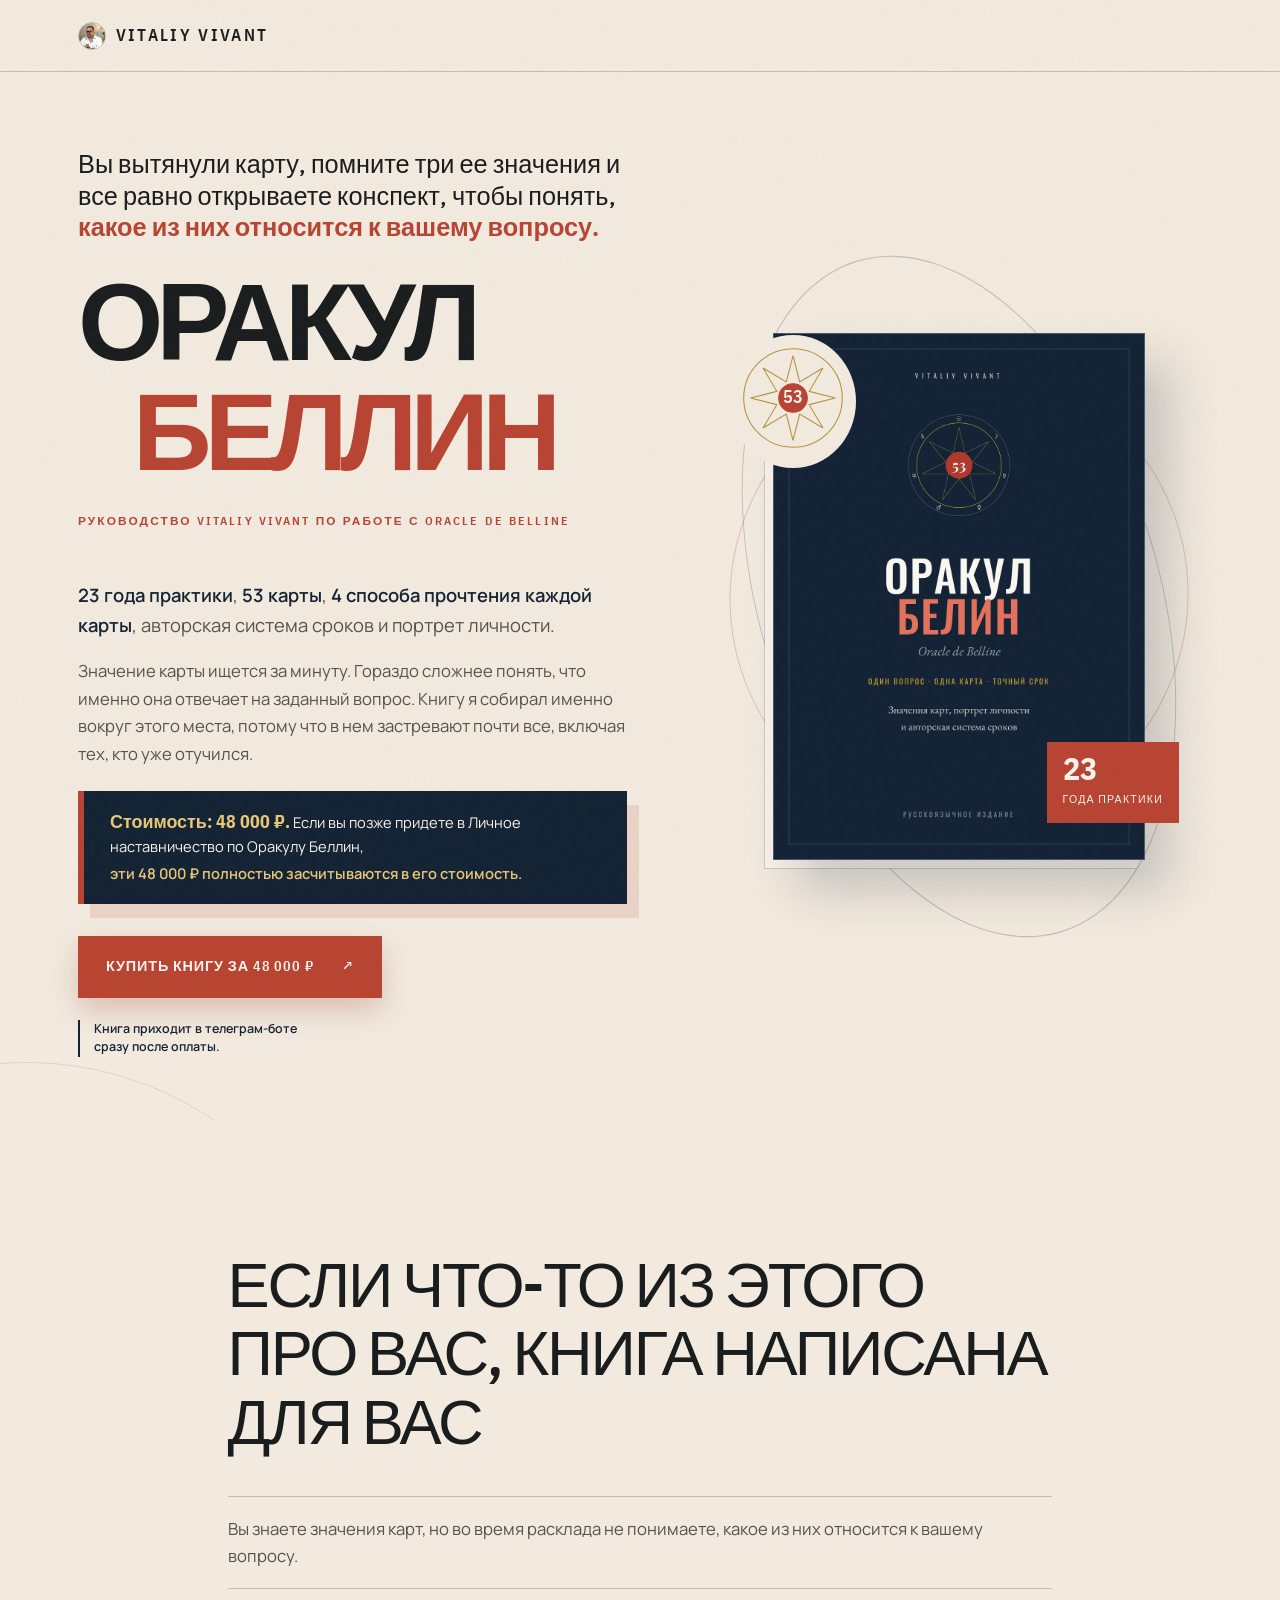
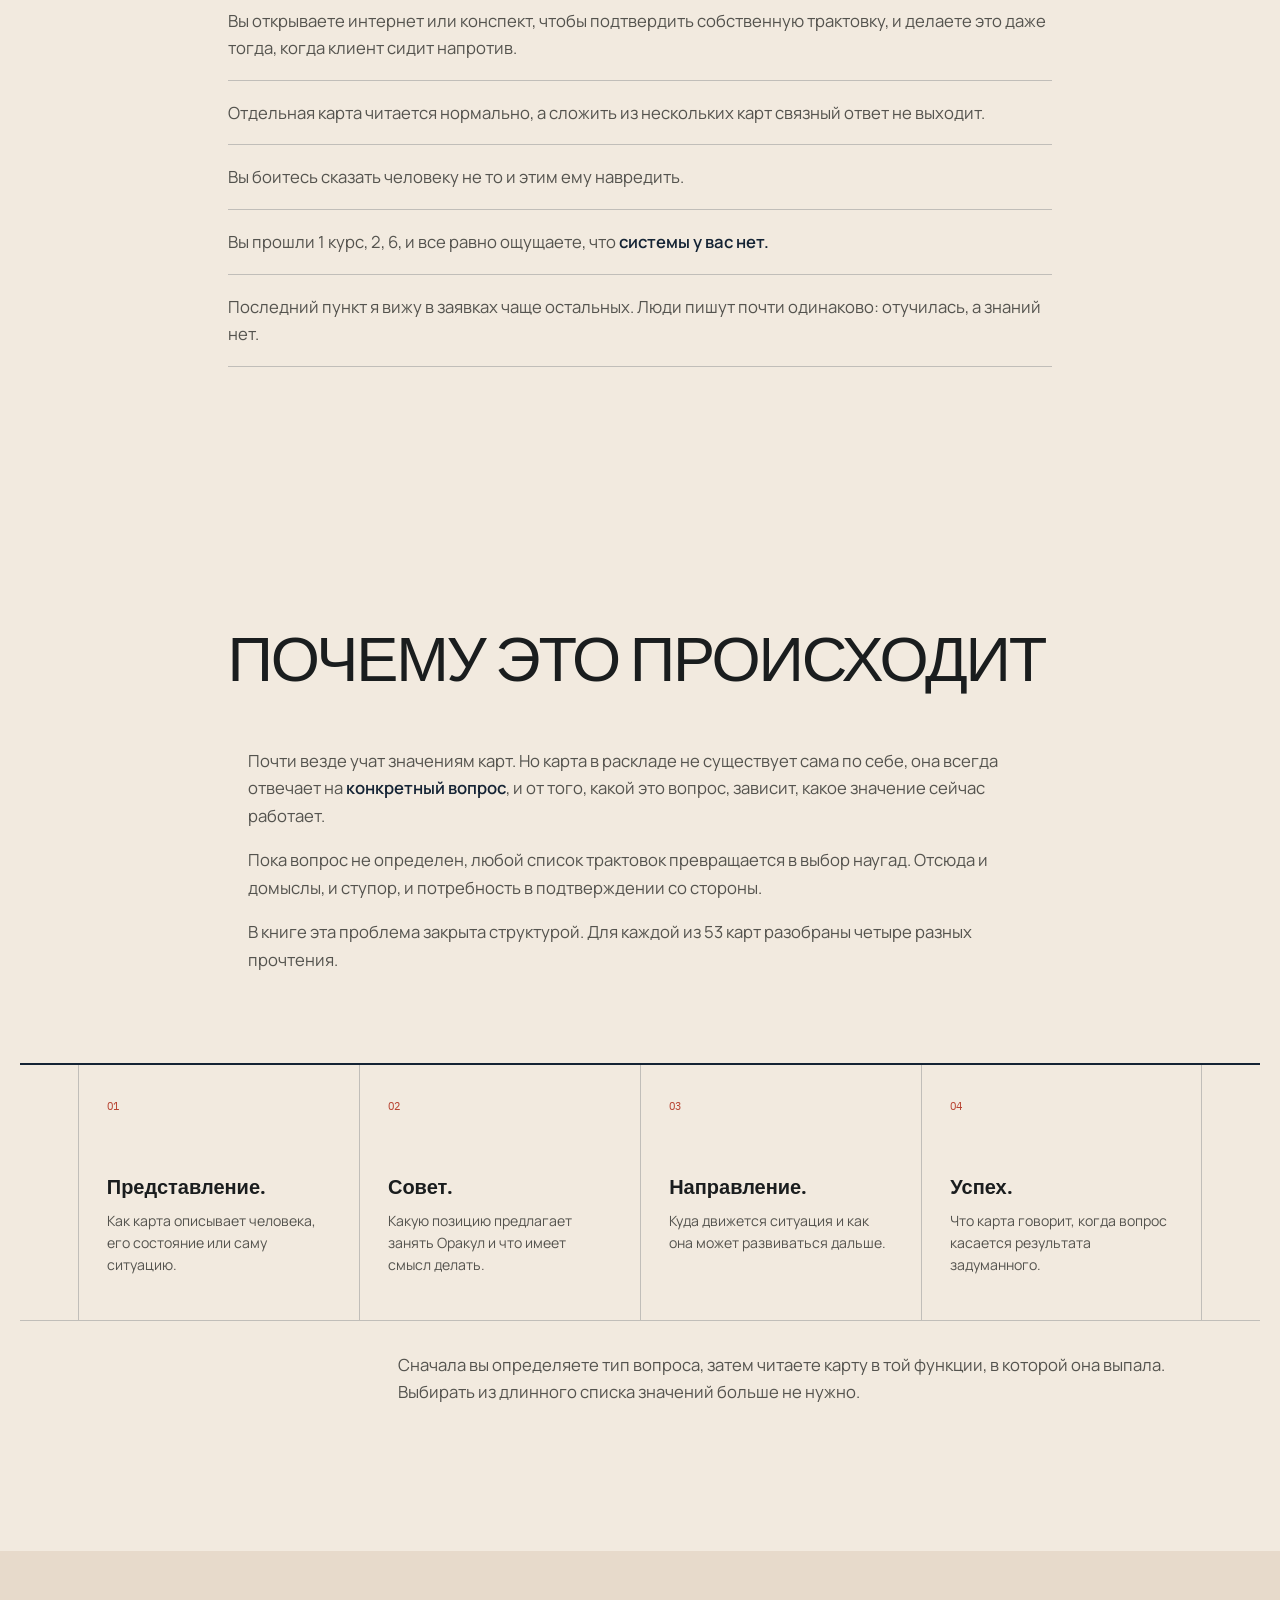
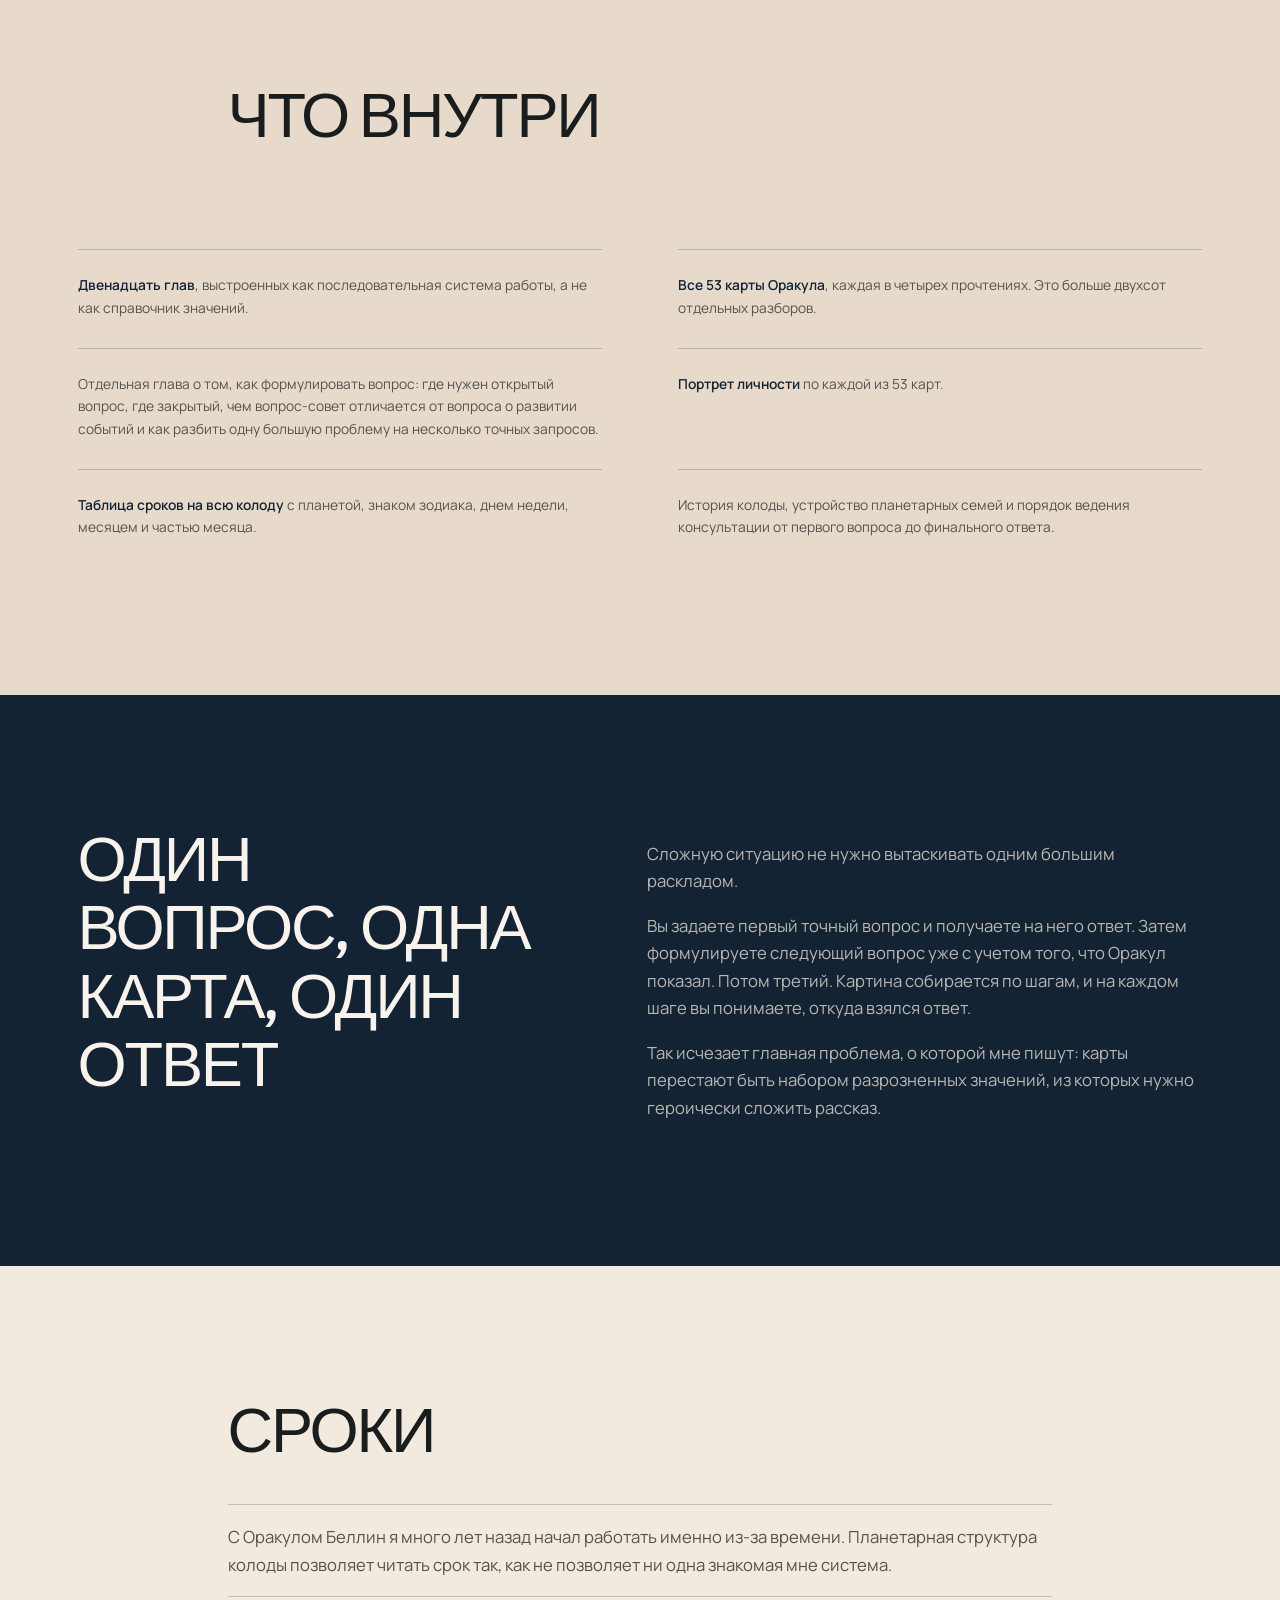
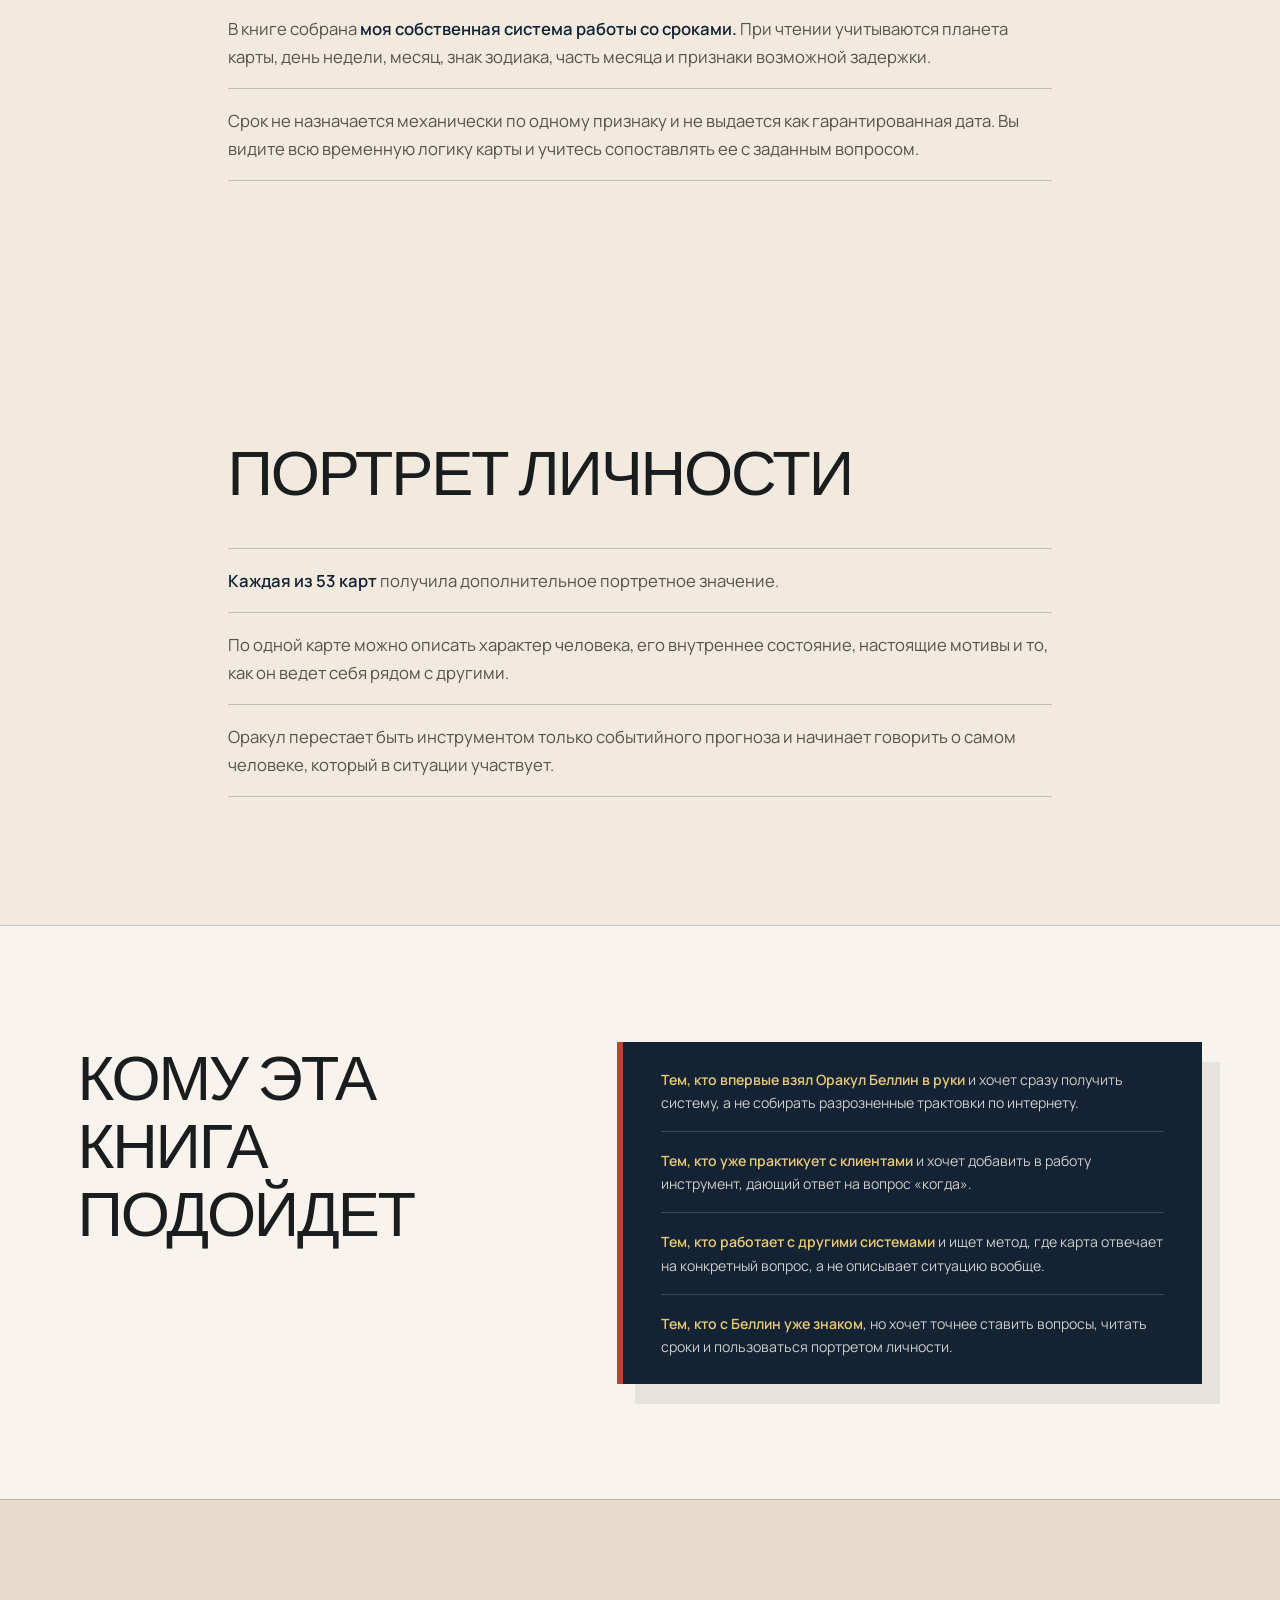
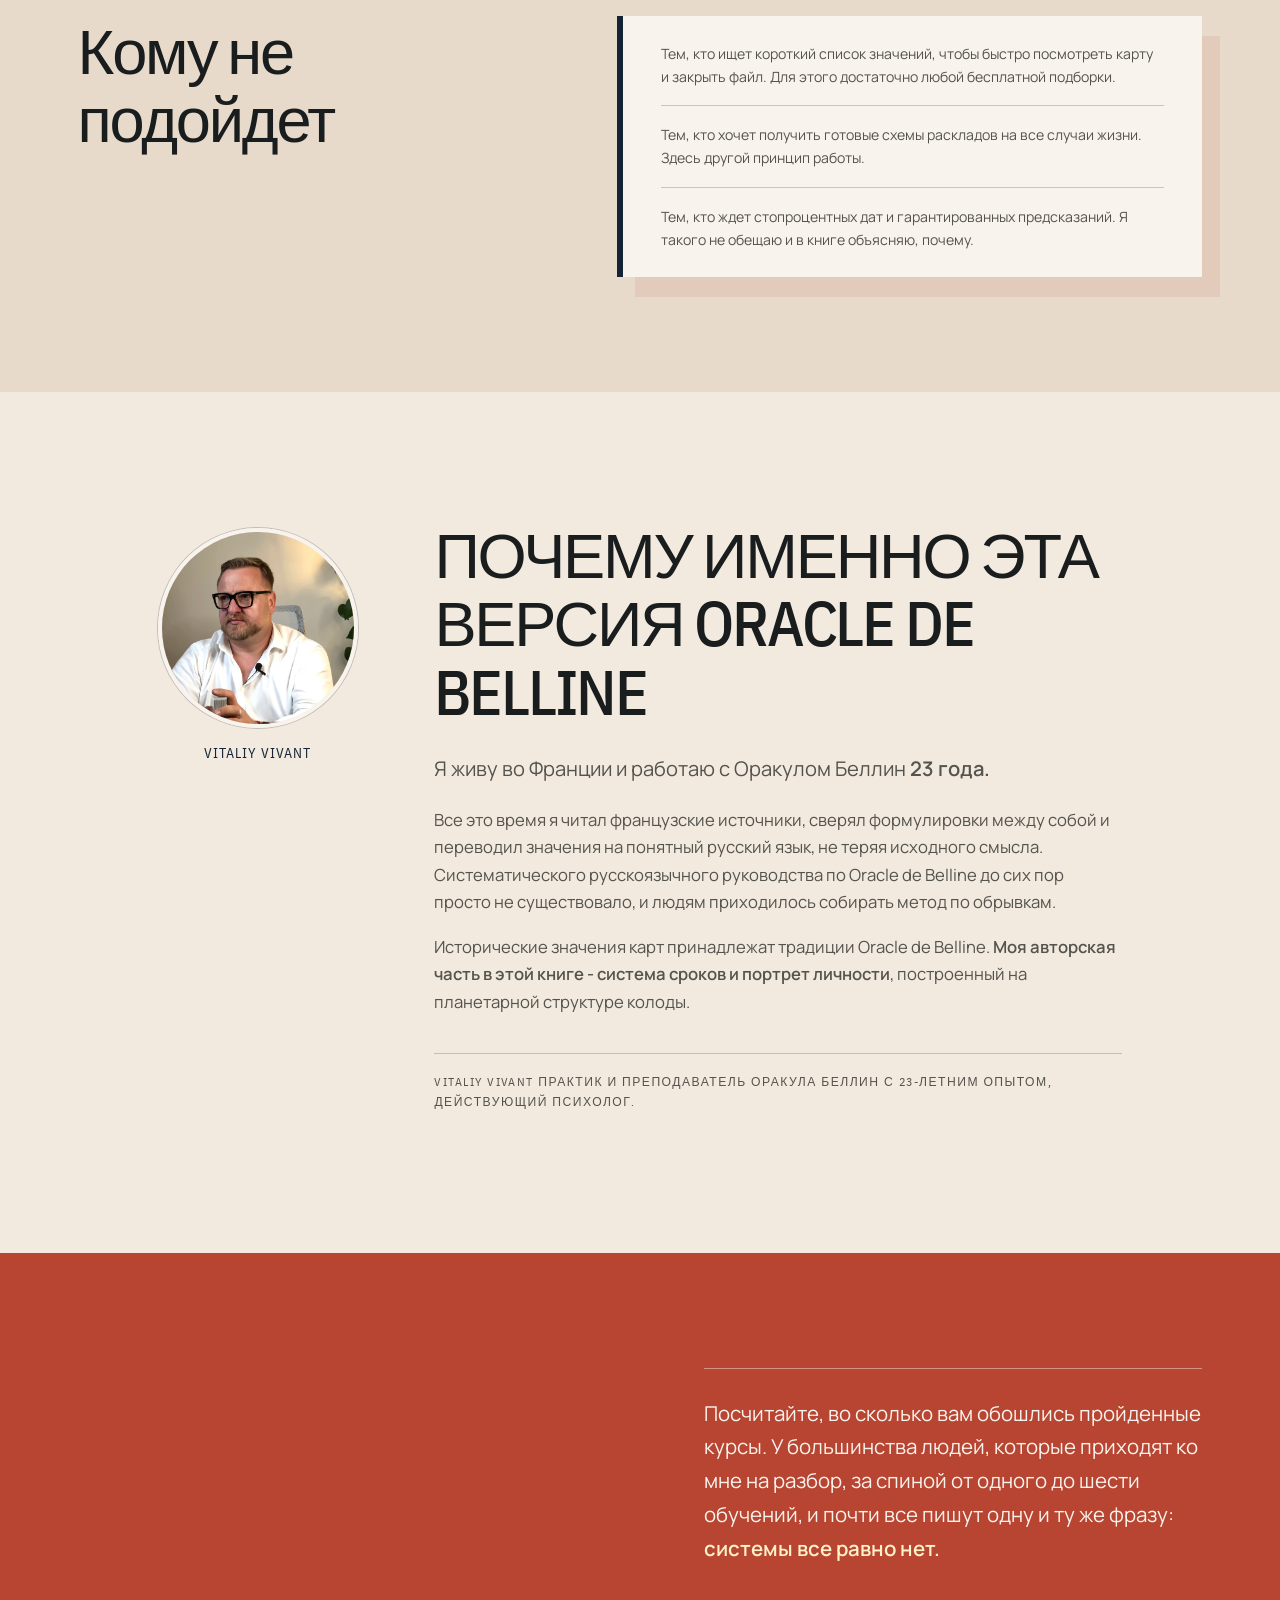
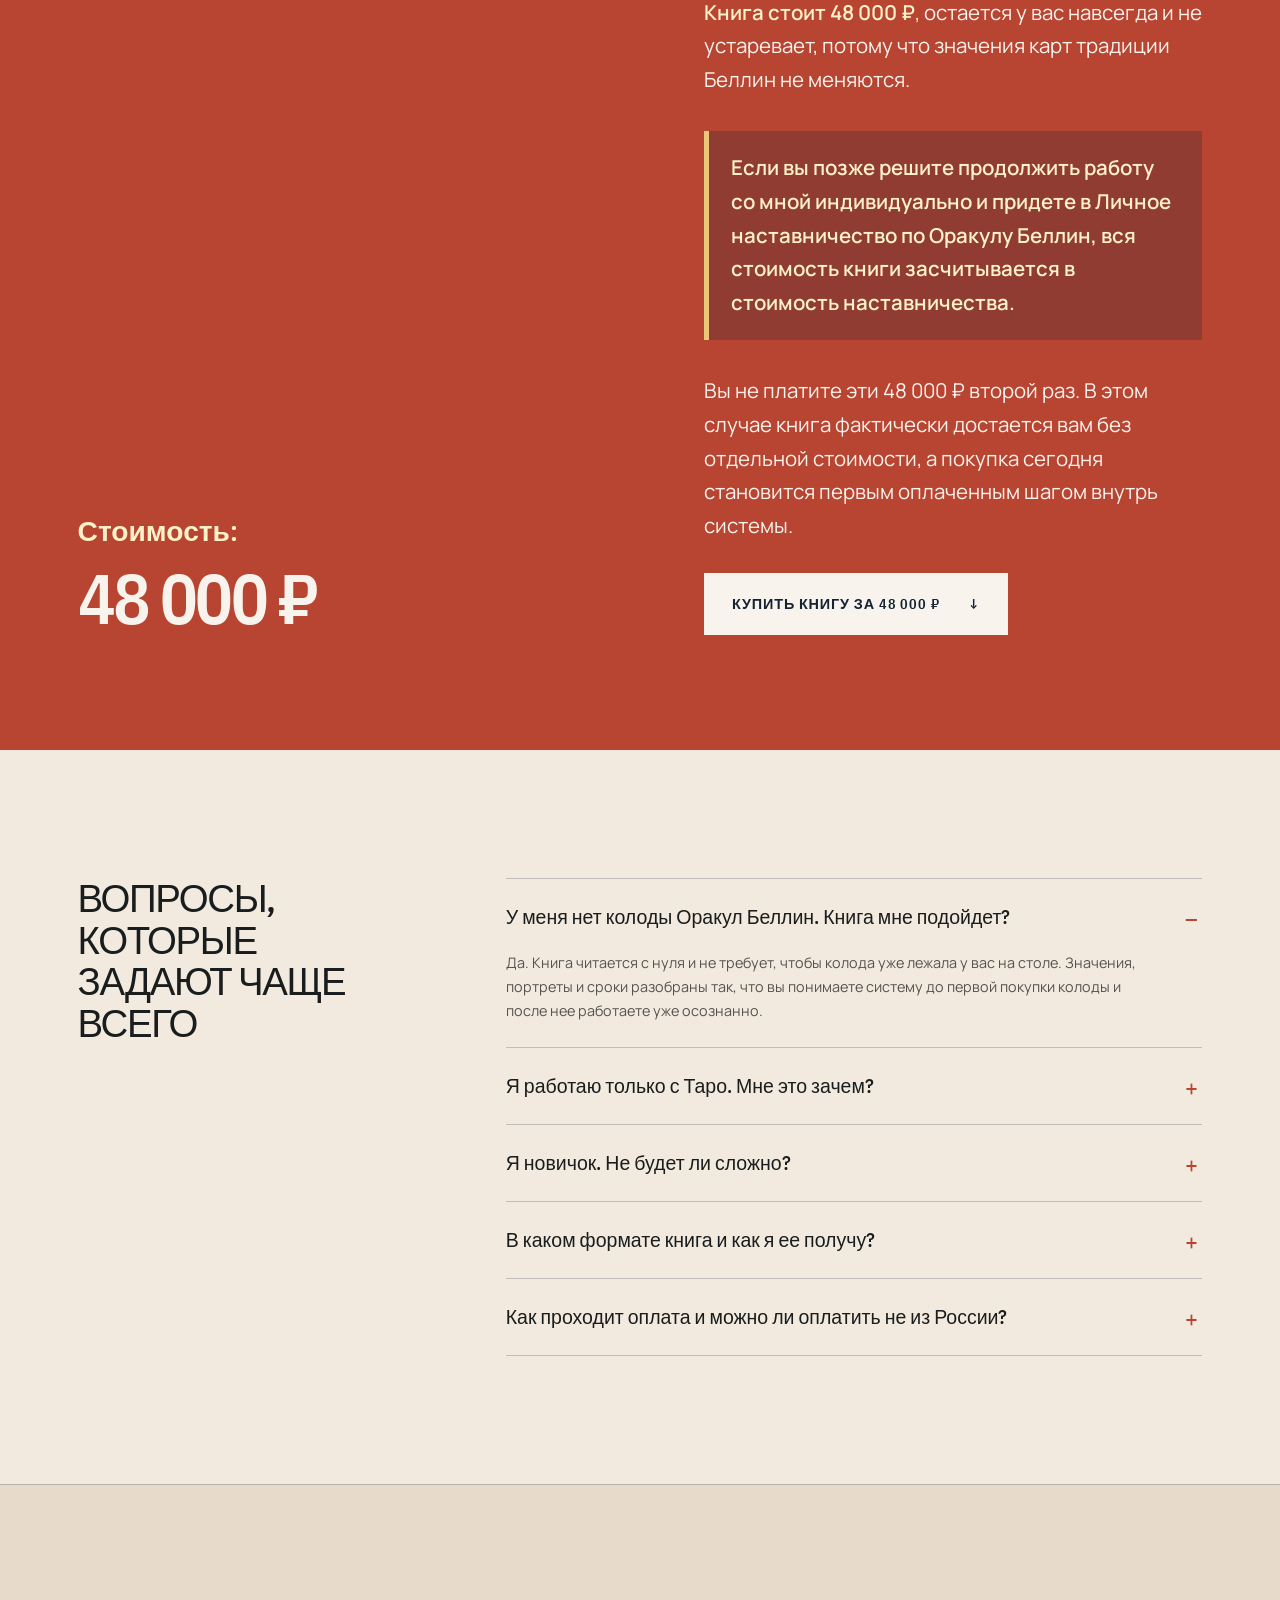
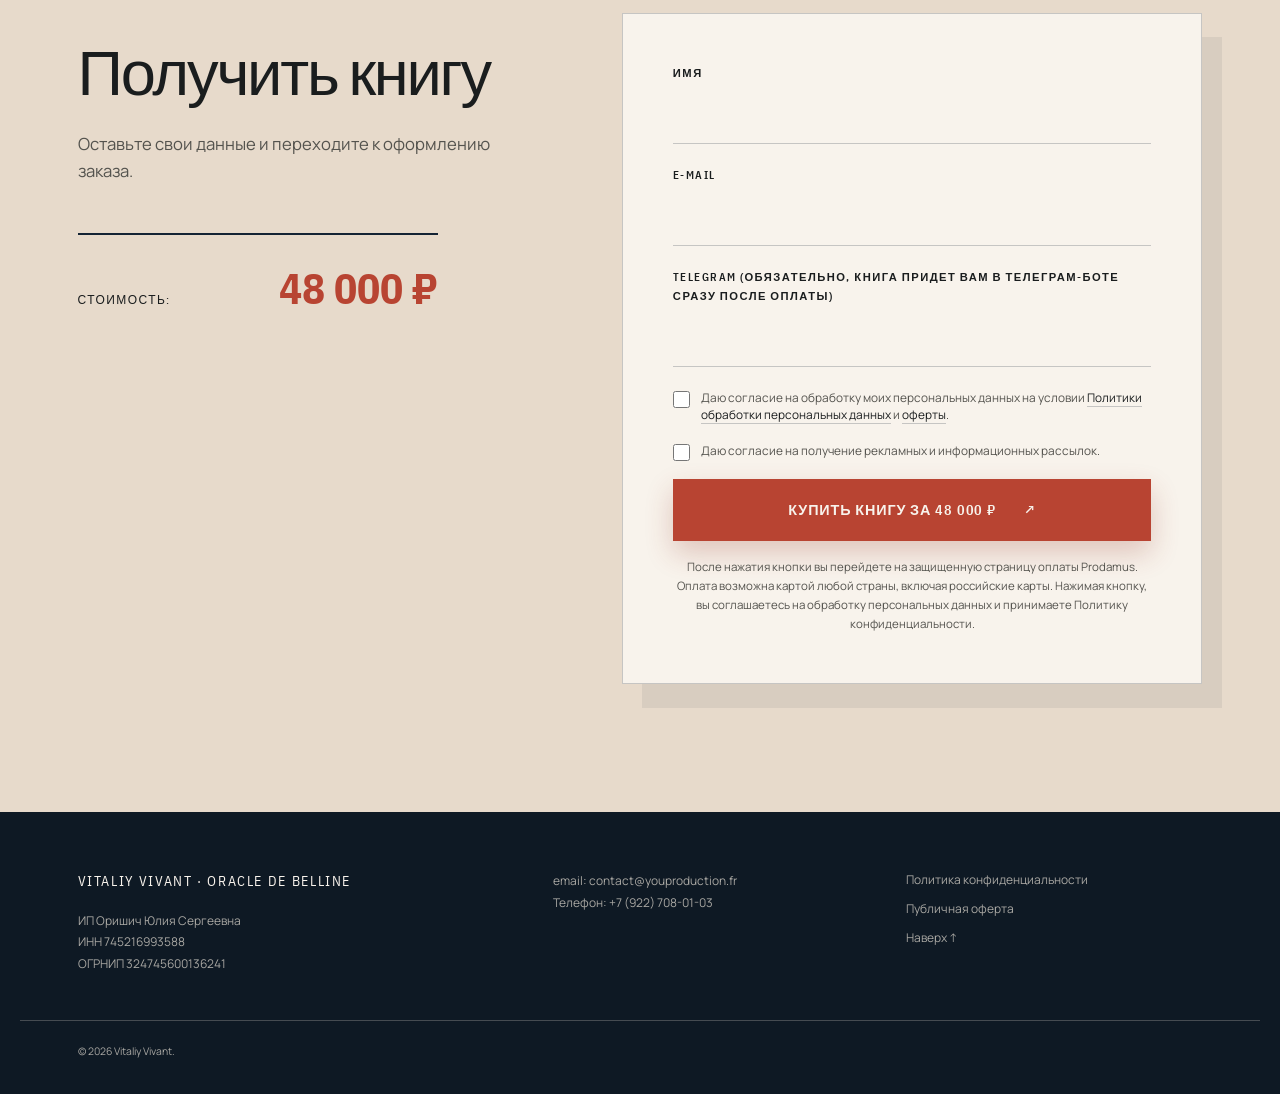
==== commit 0eb24cd5: "Fix heading wrapping with fallback fonts and add header portrait" ====
--- a/index.html
+++ b/index.html
@@ -11,16 +11,15 @@
   <meta property="og:description" content="Руководство Vitaliy Vivant по работе с Oracle de Belline">
   <meta property="og:image" content="assets/img/cover.jpg">
   <link rel="icon" href="data:image/svg+xml,%3Csvg xmlns='http://www.w3.org/2000/svg' viewBox='0 0 200 200'%3E%3Crect width='200' height='200' fill='%23142334'/%3E%3Ccircle cx='100' cy='100' r='28' fill='%23b84432'/%3E%3Cpath d='M100 20 112.6 69.5 156.6 43.4 130.5 87.4 180 100 130.5 112.6 156.6 156.6 112.6 130.5 100 180 87.4 130.5 43.4 156.6 69.5 112.6 20 100 69.5 87.4 43.4 43.4 87.4 69.5Z' fill='none' stroke='%23d0aa51' stroke-width='6'/%3E%3C/svg%3E">
-  <link rel="preconnect" href="https://fonts.googleapis.com">
-  <link rel="preconnect" href="https://fonts.gstatic.com" crossorigin>
-  <link href="https://fonts.googleapis.com/css2?family=IBM+Plex+Sans+Condensed:wght@400;500;600;700&family=Manrope:wght@400;500;600&display=swap" rel="stylesheet">
-  <link rel="stylesheet" href="assets/css/styles.css">
+  <link rel="preload" href="assets/fonts/ibm-plex-sans-condensed-600.ttf" as="font" type="font/ttf" crossorigin>
+  <link rel="stylesheet" href="assets/css/fonts.css">
+  <link rel="stylesheet" href="assets/css/styles.css?v=20260906">
 </head>
 <body>
   <header class="site-header" id="siteHeader">
     <div class="wrap header-inner">
       <a class="brand" href="#top" aria-label="Vitaliy Vivant, на главную">
-        <svg class="brand-mark" viewBox="0 0 100 100" aria-hidden="true"><path d="M50 4 57 34 82 18 66 43 96 50 66 57 82 82 57 66 50 96 43 66 18 82 34 57 4 50 34 43 18 18 43 34Z"/></svg>
+        <img class="brand-avatar" src="assets/img/vitaliy-circle.jpg" width="28" height="28" alt="" decoding="async">
         <span>Vitaliy Vivant</span>
       </a>
     </div>
--- a/assets/css/fonts.css
+++ b/assets/css/fonts.css
@@ -0,0 +1,49 @@
+@font-face {
+  font-family: "IBM Plex Sans Condensed";
+  font-style: normal;
+  font-weight: 400;
+  font-display: swap;
+  src: url("../fonts/ibm-plex-sans-condensed-400.ttf") format("truetype");
+}
+@font-face {
+  font-family: "IBM Plex Sans Condensed";
+  font-style: normal;
+  font-weight: 500;
+  font-display: swap;
+  src: url("../fonts/ibm-plex-sans-condensed-500.ttf") format("truetype");
+}
+@font-face {
+  font-family: "IBM Plex Sans Condensed";
+  font-style: normal;
+  font-weight: 600;
+  font-display: swap;
+  src: url("../fonts/ibm-plex-sans-condensed-600.ttf") format("truetype");
+}
+@font-face {
+  font-family: "IBM Plex Sans Condensed";
+  font-style: normal;
+  font-weight: 700;
+  font-display: swap;
+  src: url("../fonts/ibm-plex-sans-condensed-700.ttf") format("truetype");
+}
+@font-face {
+  font-family: "Manrope";
+  font-style: normal;
+  font-weight: 400;
+  font-display: swap;
+  src: url("../fonts/manrope-400.ttf") format("truetype");
+}
+@font-face {
+  font-family: "Manrope";
+  font-style: normal;
+  font-weight: 500;
+  font-display: swap;
+  src: url("../fonts/manrope-500.ttf") format("truetype");
+}
+@font-face {
+  font-family: "Manrope";
+  font-style: normal;
+  font-weight: 600;
+  font-display: swap;
+  src: url("../fonts/manrope-600.ttf") format("truetype");
+}
--- a/assets/css/styles.css
+++ b/assets/css/styles.css
@@ -47,7 +47,13 @@
 .wrap { width: 100%; max-width: var(--wrap); margin-inline: auto; padding-inline: var(--gutter); }
 .wrap > *, .method-copy, .author-copy, .price-offer, .order-form > * { min-width: 0; }
 section[id] { scroll-margin-top: 84px; }
-h1, h2, h3 { text-wrap: balance; }
+h1, h2, h3, .faq summary {
+  overflow-wrap: normal;
+  word-break: normal;
+  hyphens: none;
+  -webkit-hyphens: none;
+  text-wrap: wrap;
+}
 .section { padding-block: clamp(88px, 10vw, 150px); }
 .section-index, .kicker {
   margin: 0;
@@ -85,6 +91,7 @@
 .site-header.is-stuck { border-bottom-color: var(--rule); background: rgba(242, 234, 223, .96); }
 .site-header .wrap, .header-inner { height: 100%; display: flex; align-items: center; justify-content: space-between; }
 .brand { display: inline-flex; align-items: center; gap: 10px; font-family: var(--display); font-weight: 600; letter-spacing: .14em; text-transform: uppercase; }
+.brand-avatar { width: 28px; height: 28px; flex: 0 0 28px; border-radius: 50%; object-fit: cover; object-position: 50% 48%; border: 1px solid var(--rule); }
 .brand-mark, .star-mini { width: 21px; height: 21px; fill: var(--terra); color: var(--terra); }
 .header-buy, .nav-cta {
   display: inline-flex;
@@ -114,12 +121,13 @@
 .hero-title {
   margin: 0;
   font-family: var(--display);
-  font-size: clamp(3.4rem, 24cqi, 8.8rem);
-  line-height: .88;
+  font-size: clamp(2.5rem, 8vw, 6.5rem);
+  font-size: min(20cqi, 8rem);
+  line-height: 1;
   letter-spacing: -.065em;
   text-transform: uppercase;
 }
-.hero-title span, .hero-title strong { display: block; font-weight: 600; }
+.hero-title span, .hero-title strong { display: block; font-weight: 600; white-space: nowrap; }
 .hero-title strong { color: var(--terra); margin-left: 10%; }
 .hero-title + .kicker { margin-top: 30px; }
 .hero-thesis { margin: 0 0 22px; max-width: 680px; font-family: var(--display); font-size: clamp(1.25rem, 1.04rem + .68vw, 1.82rem); font-weight: 500; line-height: 1.25; }
@@ -209,7 +217,7 @@
 .reading-table article { min-height: 255px; padding: 25px clamp(18px, 2.2vw, 32px) 32px; border-left: 1px solid var(--rule); }
 .reading-table article:last-child { border-right: 1px solid var(--rule); }
 .reading-table span { font-family: var(--display); font-size: .73rem; color: var(--terra); }
-.reading-table h3 { margin: 58px 0 12px; font-family: var(--display); font-size: clamp(1.45rem, 1.15rem + .7vw, 2rem); line-height: 1; }
+.reading-table h3 { margin: 58px 0 12px; font-family: var(--display); font-size: 1.25rem; line-height: 1.15; }
 .reading-table p { margin: 0; color: var(--ink-soft); font-size: .88rem; line-height: 1.55; }
 .table-note { max-width: var(--wrap); margin-top: 30px; padding-left: calc(25% + var(--gutter)); color: var(--ink-soft); }
 
@@ -277,6 +285,7 @@
 .price-offer small { display: block; margin-top: 18px; color: rgba(248, 243, 236, .7); }
 
 .faq-grid { display: grid; grid-template-columns: .62fr 1.38fr; gap: clamp(50px, 9vw, 135px); }
+.faq-grid .display { font-size: clamp(1.9rem, 3vw, 2.7rem); }
 .faq .display { margin-top: 24px; }
 .faq details { border-top: 1px solid var(--rule); }
 .faq details:last-child { border-bottom: 1px solid var(--rule); }
@@ -325,7 +334,7 @@
 .doc { padding-block: clamp(60px, 8vw, 110px); }
 .doc .wrap { max-width: 930px; }
 .doc .back { display: inline-block; margin-bottom: 46px; font-family: var(--display); font-size: .72rem; letter-spacing: .12em; text-transform: uppercase; color: var(--terra); }
-.doc h1 { margin: 0; font-family: var(--display); font-size: clamp(1.8rem, 1rem + 3vw, 4rem); line-height: 1.1; letter-spacing: -.03em; }
+.doc h1 { margin: 0; font-family: var(--display); font-size: clamp(1.25rem, 5.8vw, 3.8rem); line-height: 1.1; letter-spacing: -.03em; }
 .doc-meta { margin: 20px 0 55px; font-family: var(--display); font-size: .72rem; letter-spacing: .12em; text-transform: uppercase; color: var(--terra); }
 .doc h2 { margin: 2.5em 0 .8em; padding-top: .7em; font-family: var(--display); font-size: 1.55rem; line-height: 1.15; border-top: 1px solid var(--rule); }
 .doc h3 { margin-top: 2em; font-family: var(--display); }
@@ -341,7 +350,7 @@
   .hero-copy { max-width: 680px; }
   .hero-object { max-width: 360px; }
   .method-grid, .price-grid, .faq-grid { grid-template-columns: minmax(0, 1fr); }
-  .hero-title { font-size: clamp(3.4rem, 24cqi, 8rem); }
+  .hero-title { font-size: clamp(2.5rem, 17vw, 8rem); font-size: min(20cqi, 8rem); }
   .reading-table { grid-template-columns: 1fr 1fr; }
   .reading-table article:nth-child(3), .reading-table article:nth-child(4) { border-top: 1px solid var(--rule); }
   .method-grid, .author-grid { gap: 58px; }
@@ -360,7 +369,7 @@
   .hero-grid { grid-template-columns: 1fr; }
   .hero-object { max-width: 360px; }
   .seal { width: 100px; }
-  .hero-title { font-size: clamp(3.4rem, 24cqi, 7rem); }
+  .hero-title { font-size: clamp(2.5rem, 17vw, 7rem); font-size: min(20cqi, 7rem); }
   .hero-title strong { margin-left: 8%; }
   .display { font-size: clamp(1.9rem, 1.25rem + 3vw, 2.65rem); line-height: 1.12; letter-spacing: -.025em; }
   .section, .fit, .method, .price-section, .buy-section { padding-block: 64px; }
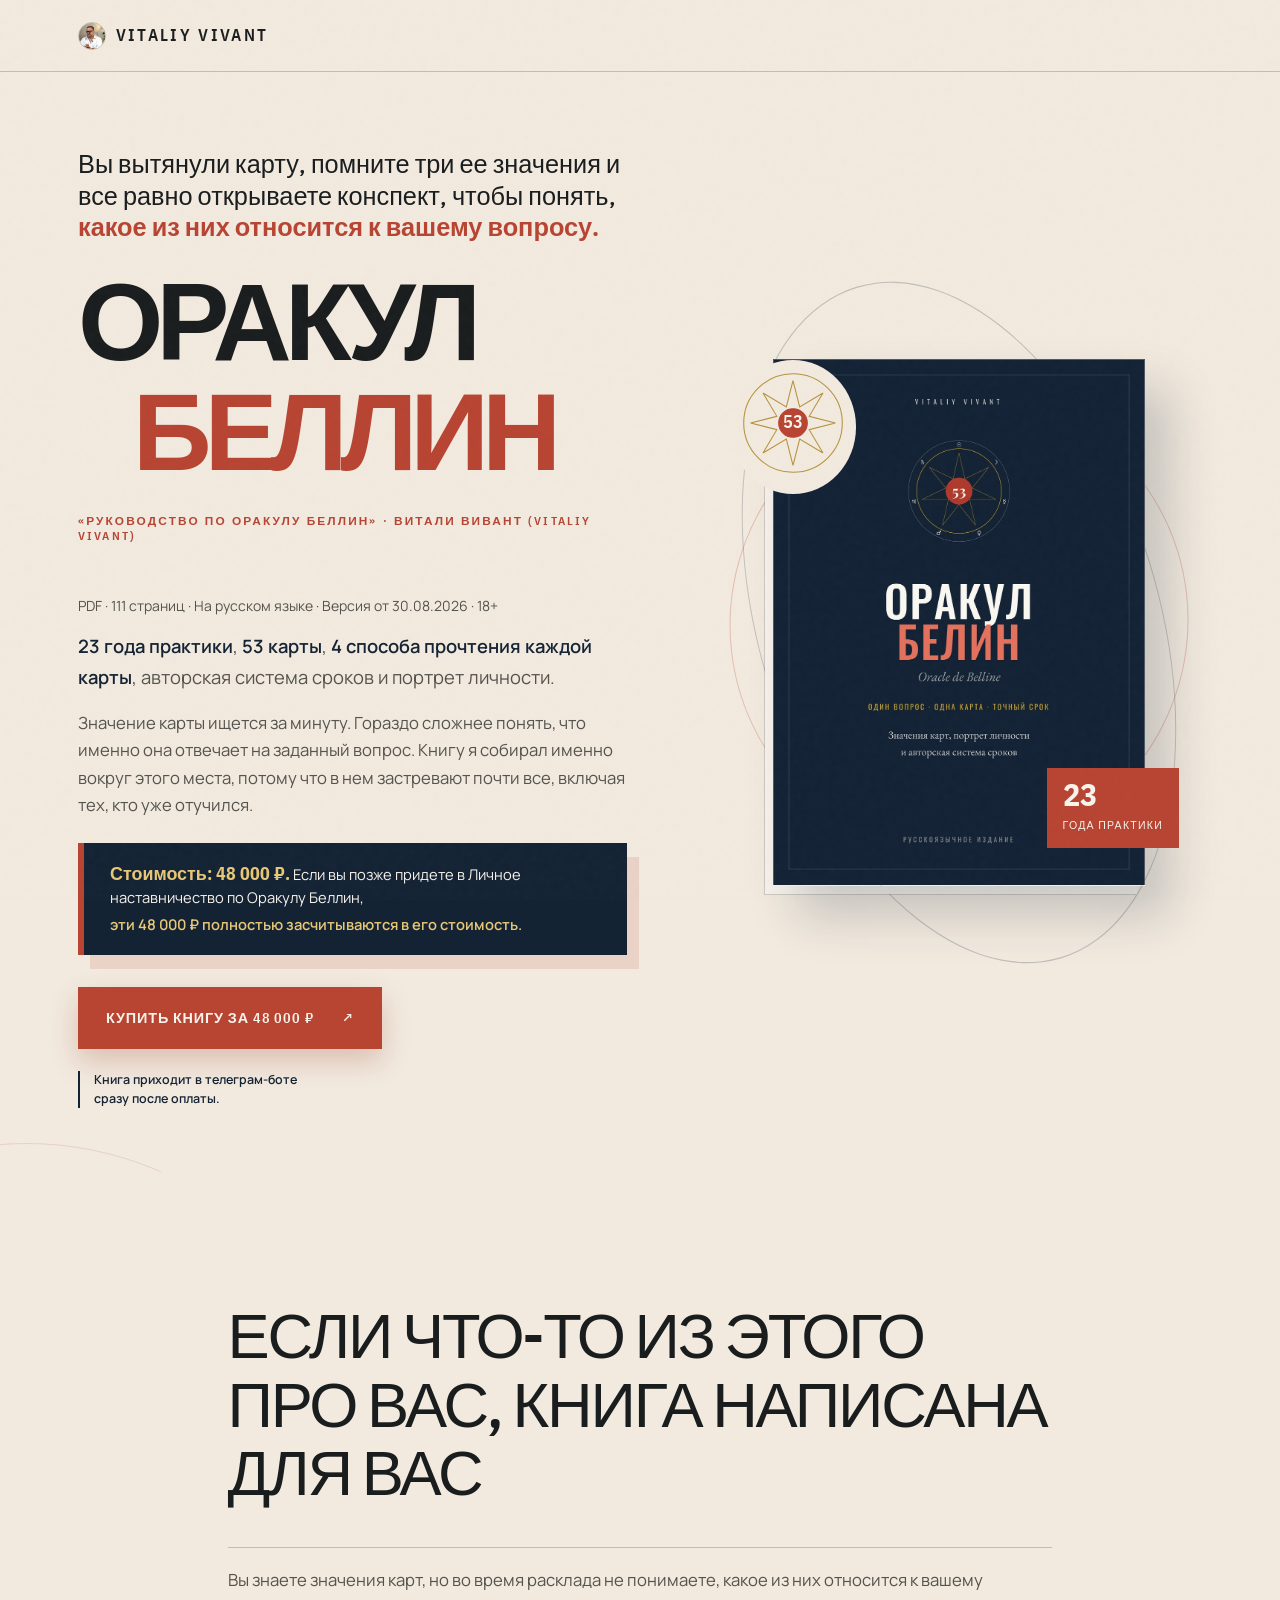
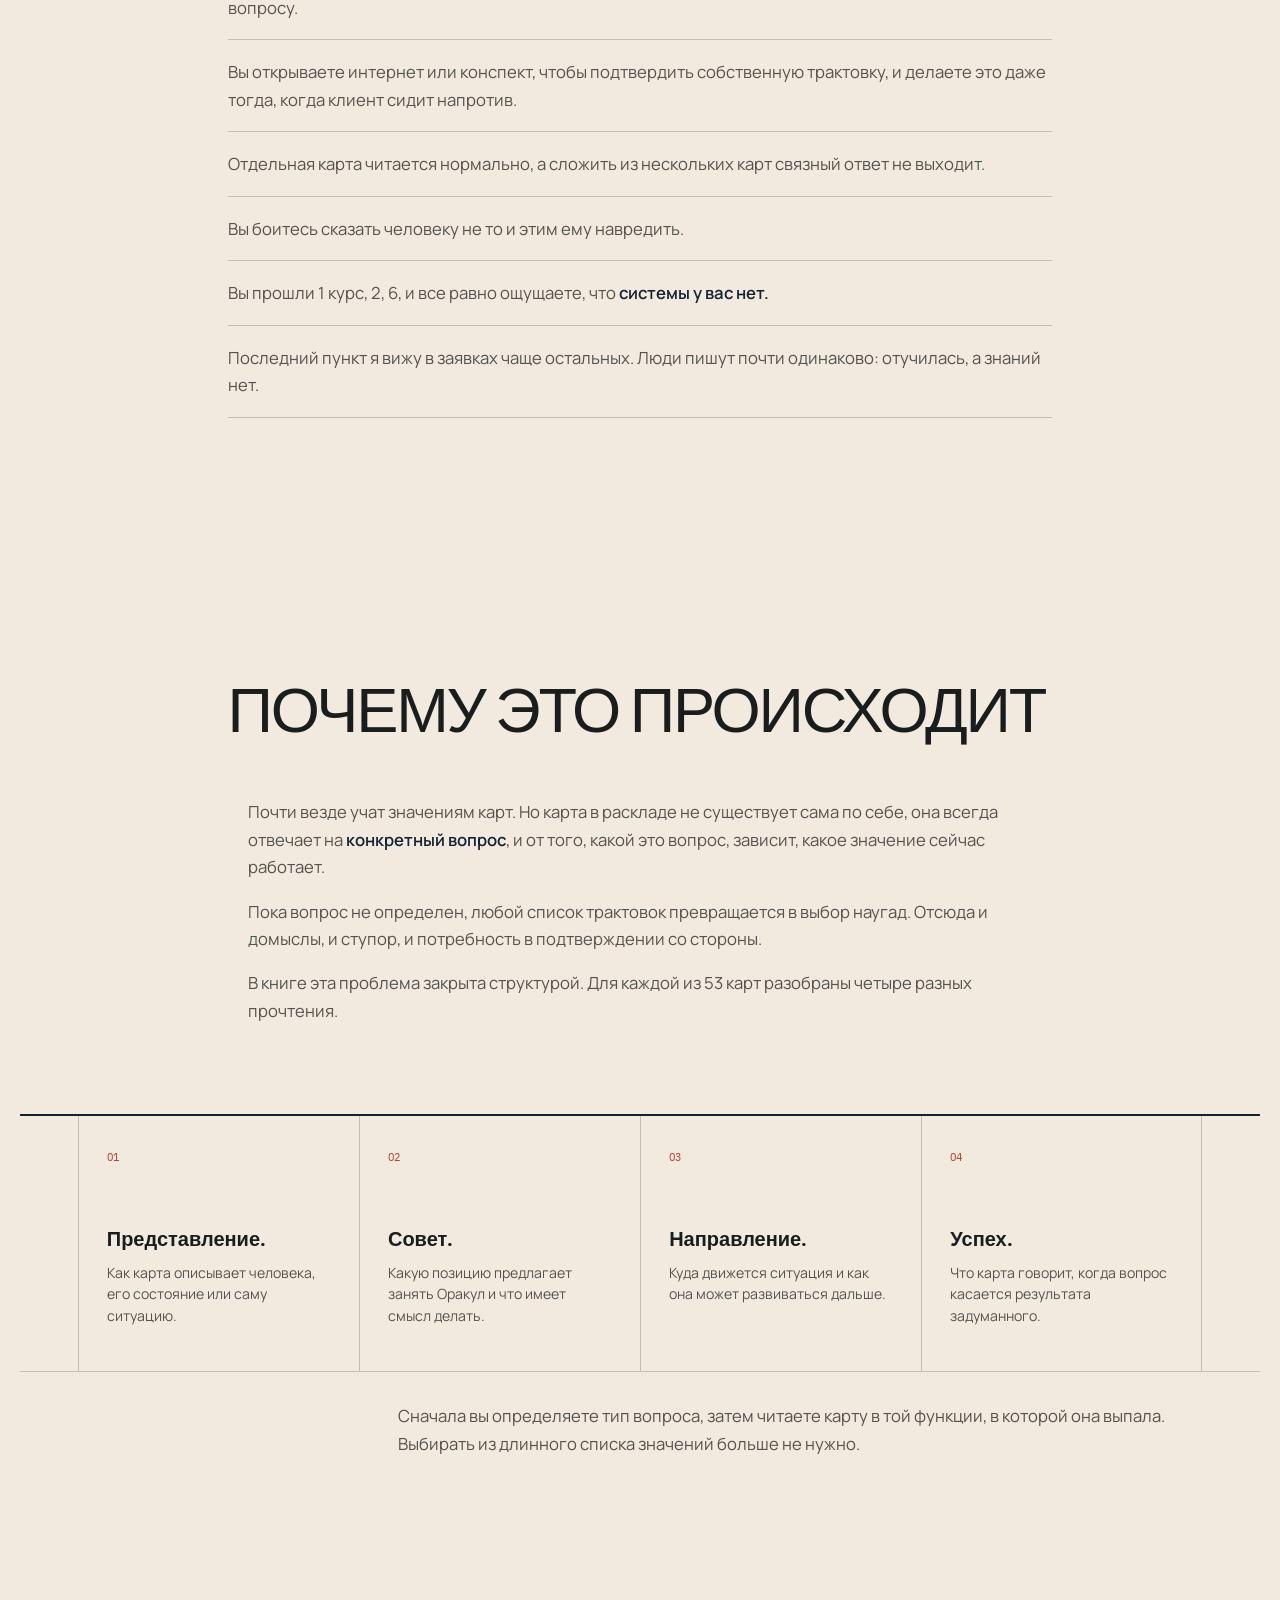
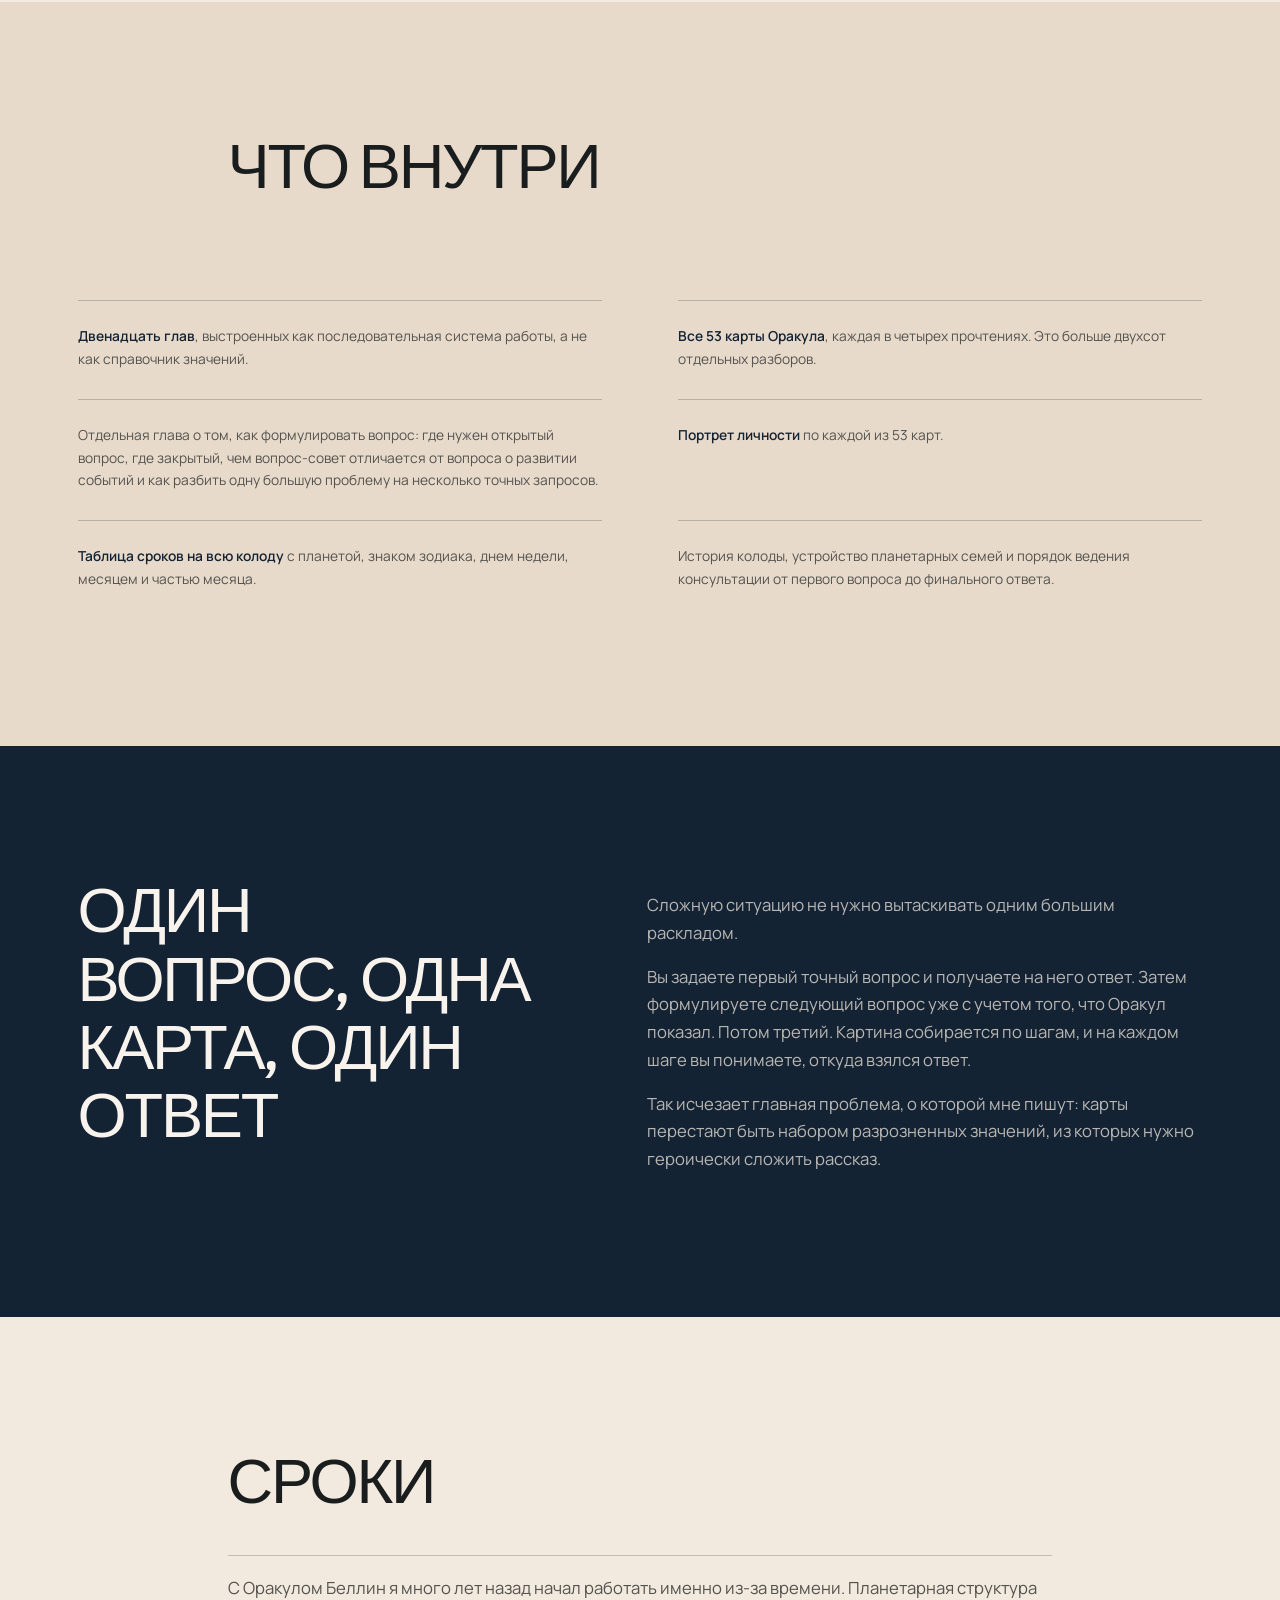
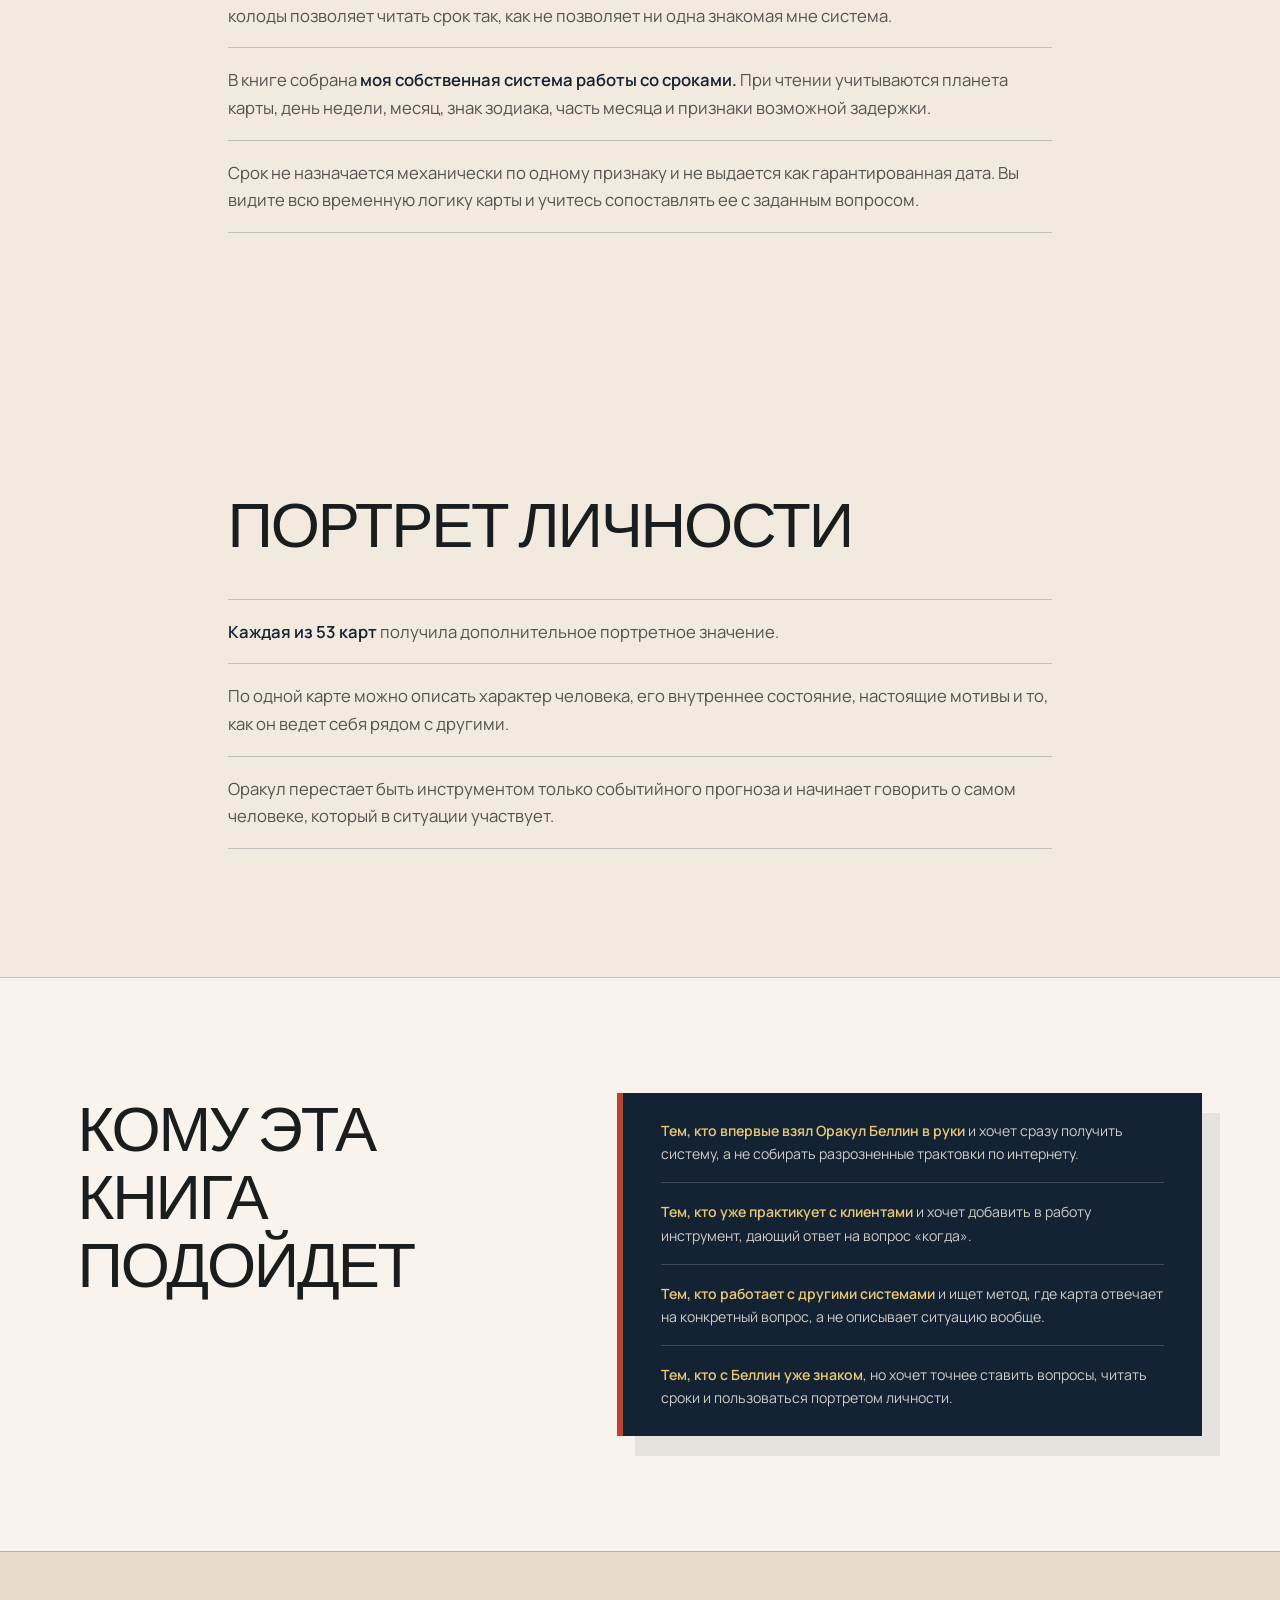
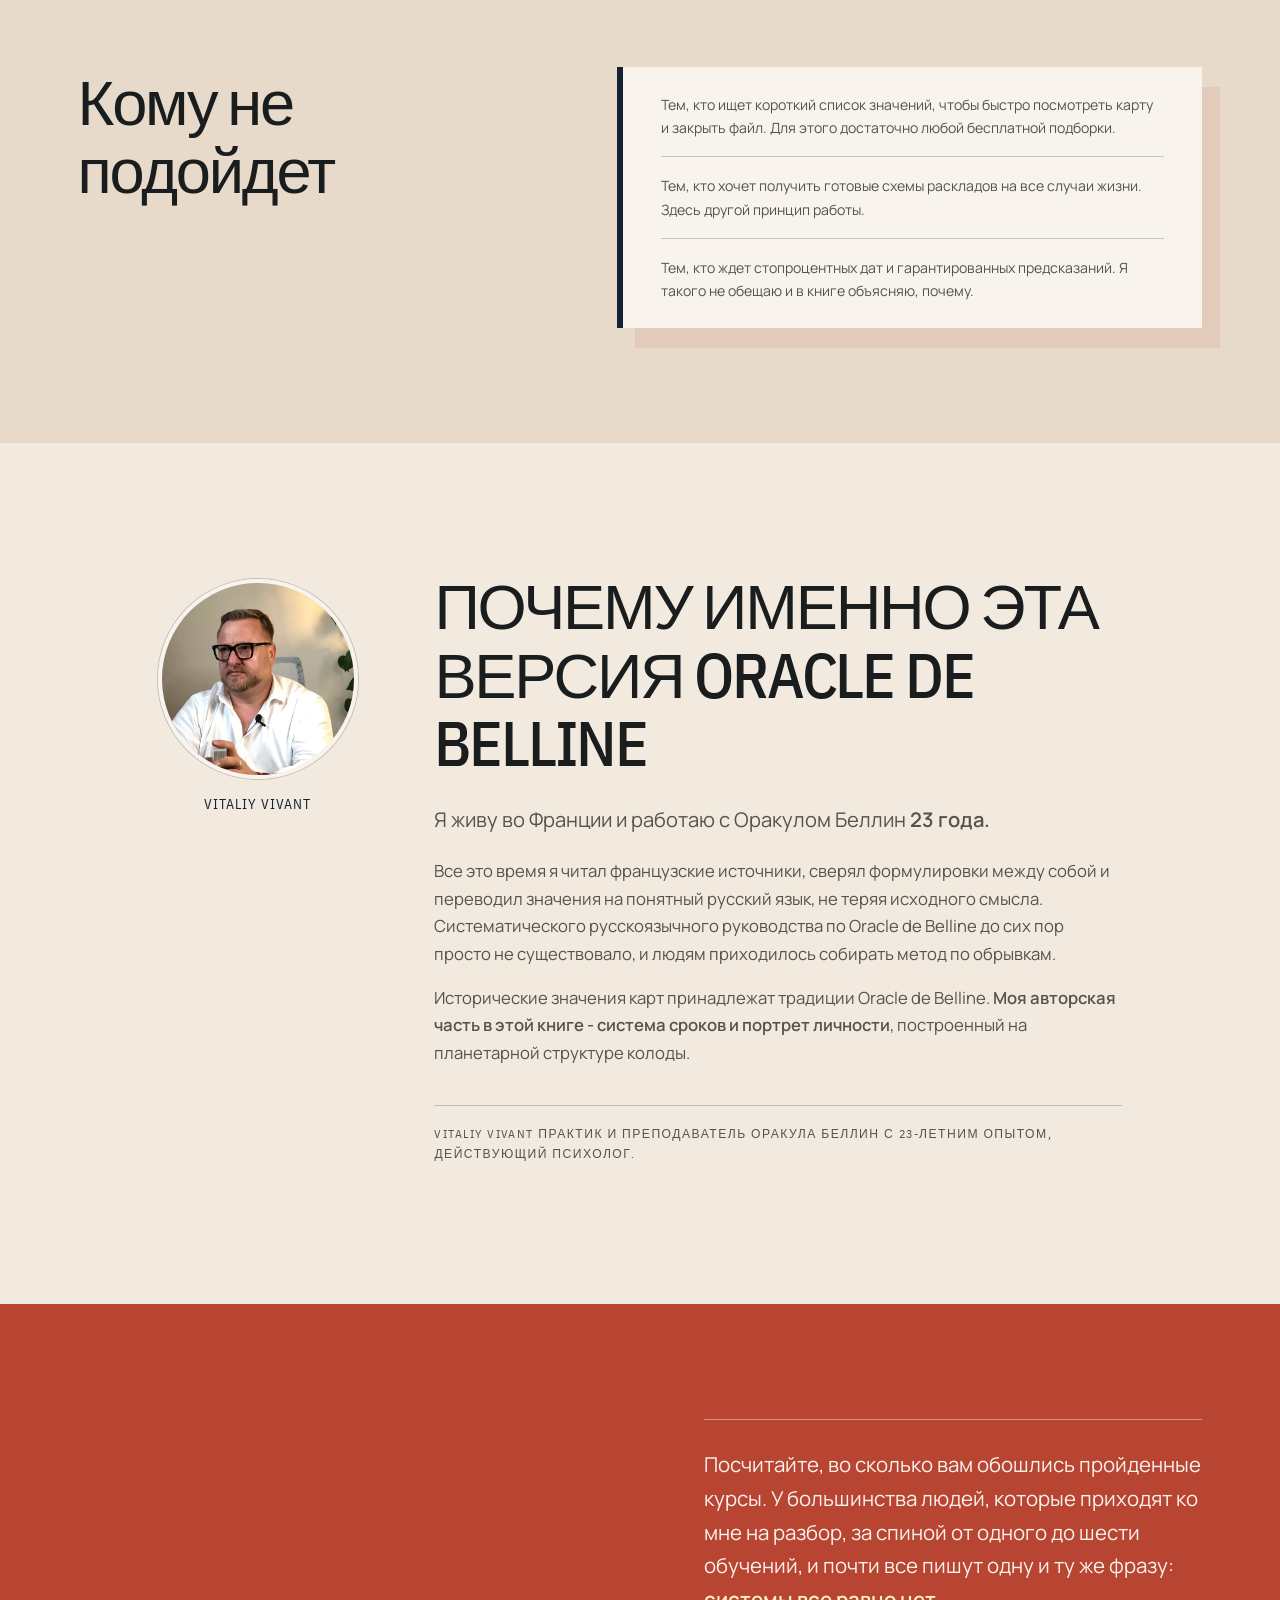
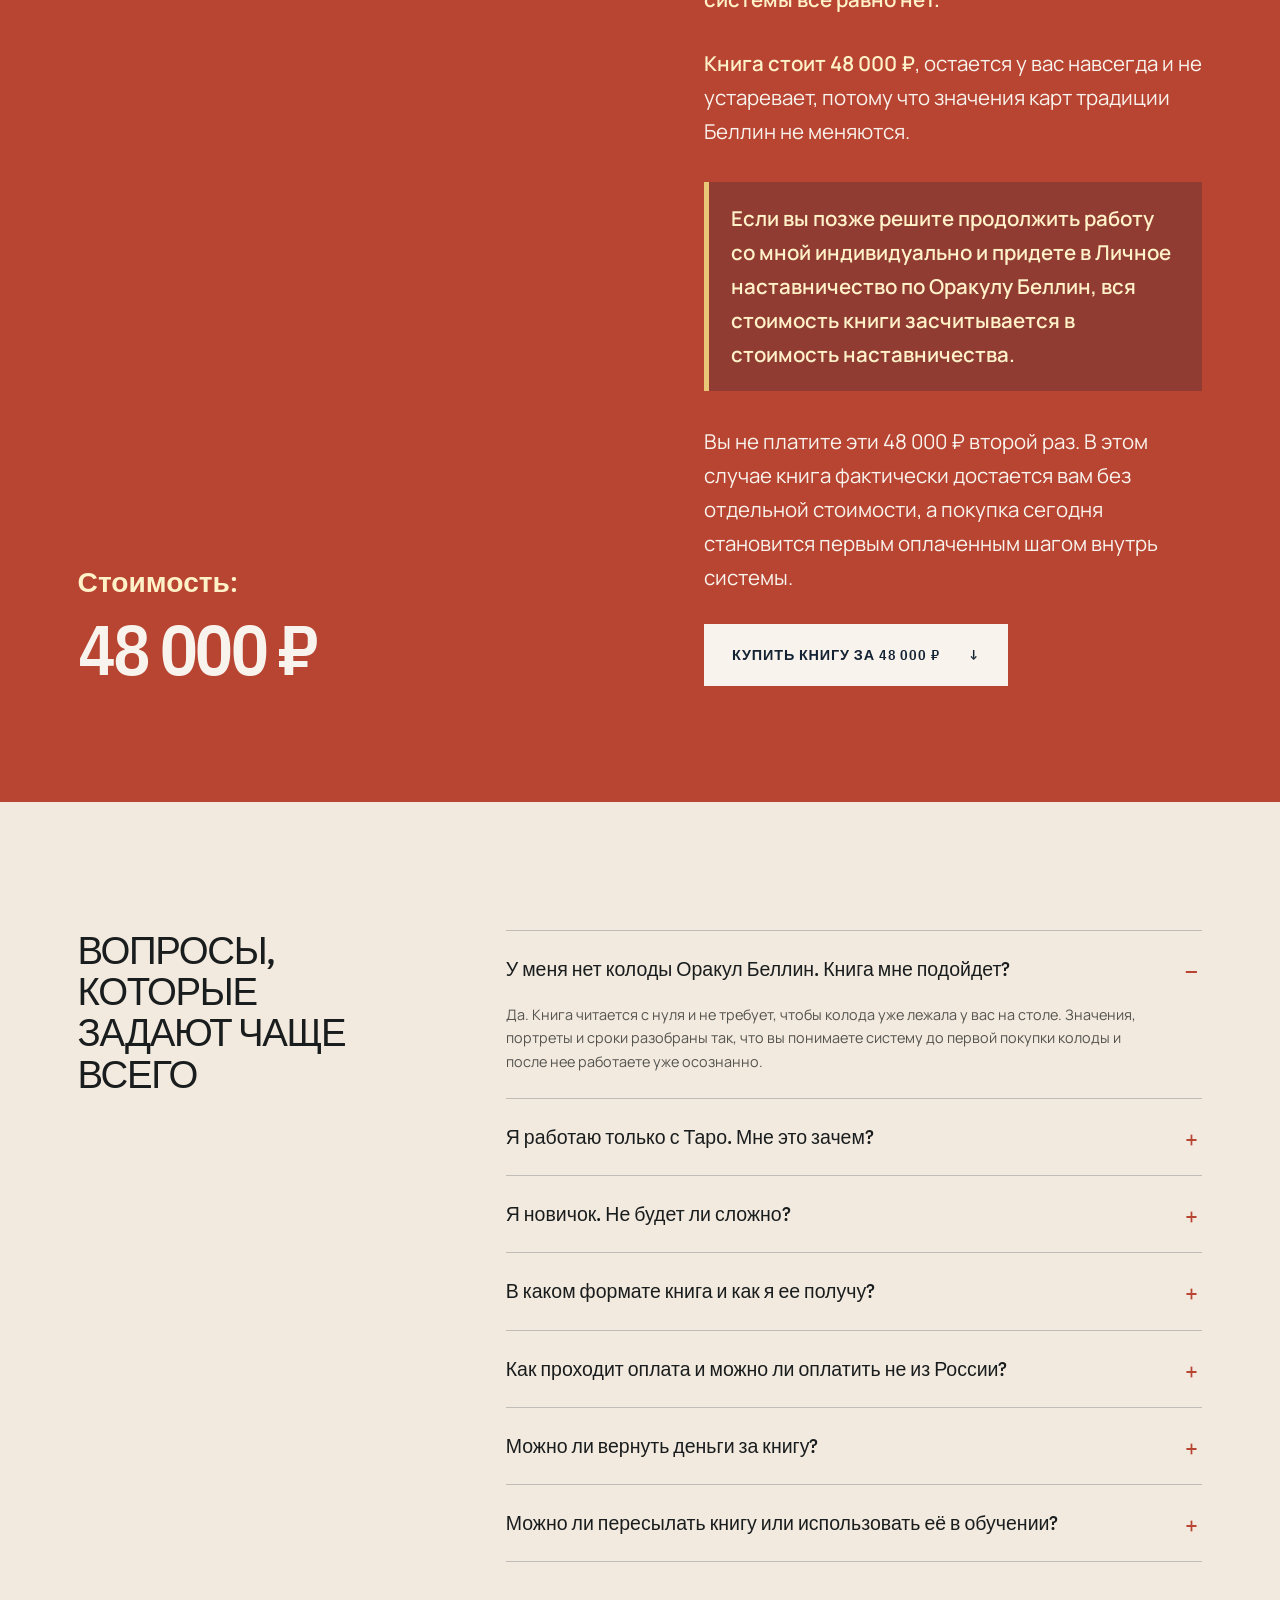
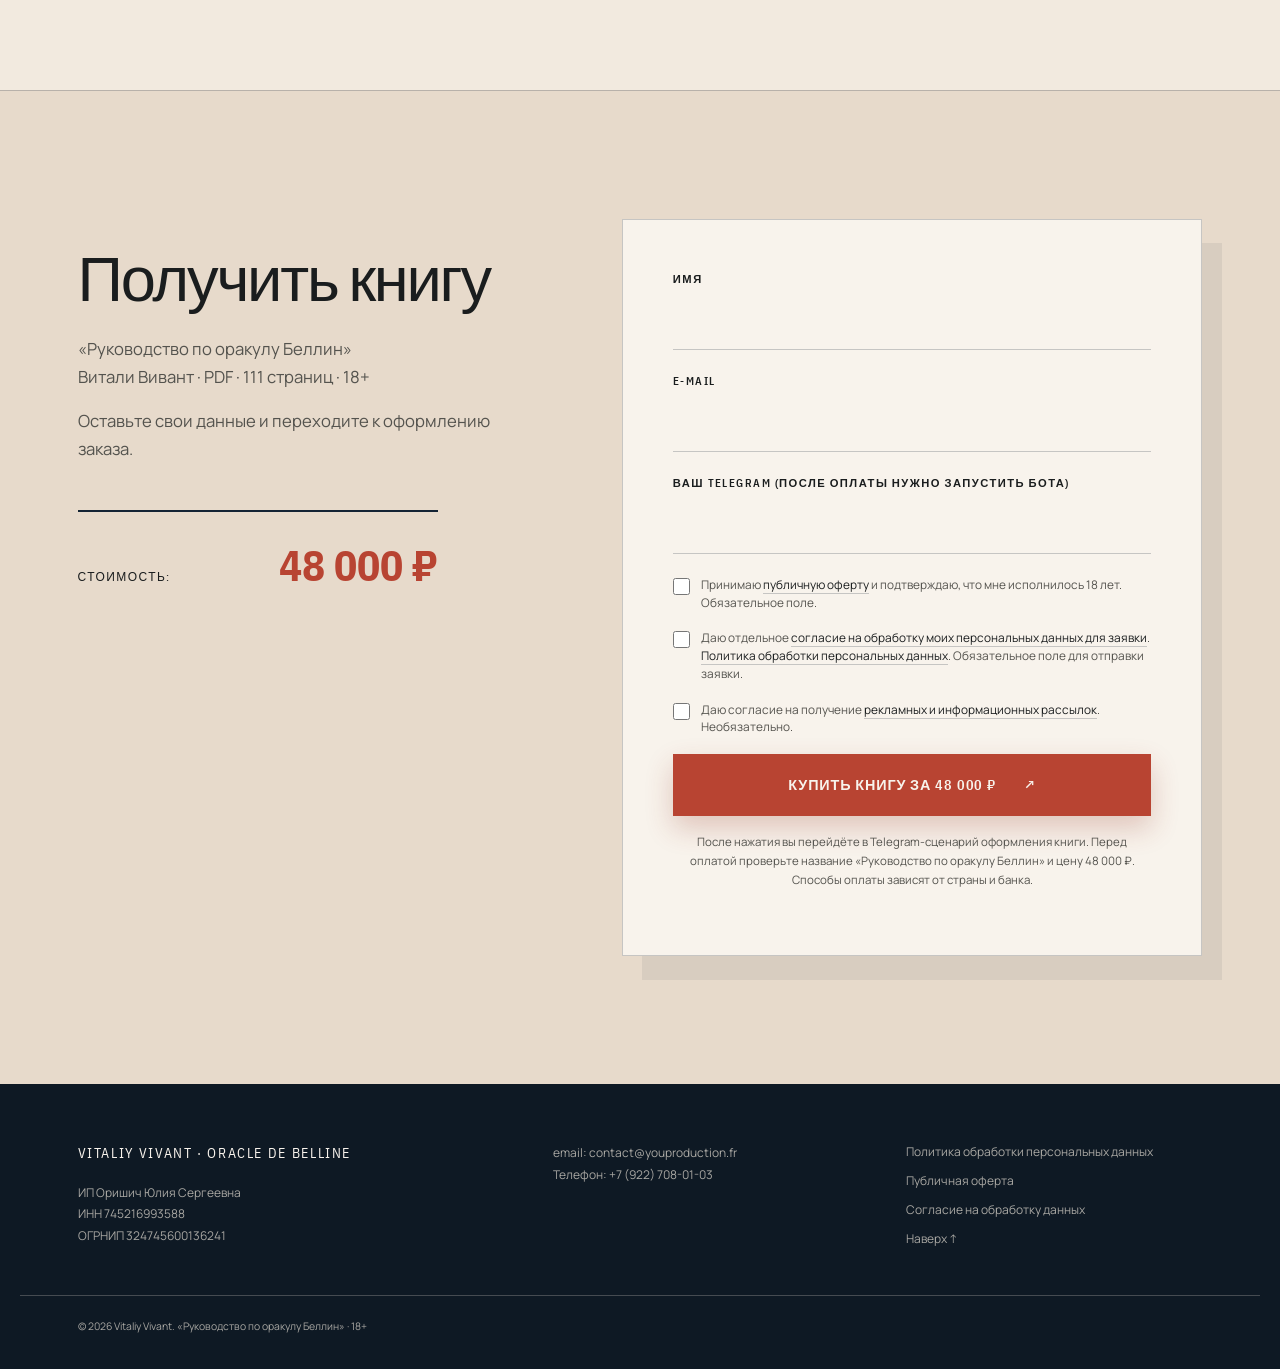
==== commit f7c66903: "Add book offer and update legal purchase flow" ====
--- a/index.html
+++ b/index.html
@@ -31,7 +31,8 @@
         <div class="hero-copy">
           <p class="hero-thesis reveal">Вы вытянули карту, помните три ее значения и все равно открываете конспект, чтобы понять, <strong>какое из них относится к вашему вопросу.</strong></p>
           <h1 id="hero-title" class="hero-title reveal"><span>Оракул</span><strong>Беллин</strong></h1>
-          <p class="kicker reveal">Руководство Vitaliy Vivant по работе с Oracle de Belline</p>
+          <p class="kicker reveal">«Руководство по оракулу Беллин» · Витали Вивант (Vitaliy Vivant)</p>
+          <p class="book-specs reveal">PDF · 111 страниц · На русском языке · Версия от 30.08.2026 · 18+</p>
           <p class="hero-lead reveal"><strong>23 года практики</strong>, <strong>53 карты</strong>, <strong>4 способа прочтения каждой карты</strong>, авторская система сроков и портрет личности.</p>
           <p class="reveal">Значение карты ищется за минуту. Гораздо сложнее понять, что именно она отвечает на заданный вопрос. Книгу я собирал именно вокруг этого места, потому что в нем застревают почти все, включая тех, кто уже отучился.</p>
           <p class="hero-credit reveal"><strong>Стоимость: 48&nbsp;000&nbsp;₽.</strong> Если вы позже придете в Личное наставничество по Оракулу Беллин, <mark>эти 48&nbsp;000&nbsp;₽ полностью засчитываются в его стоимость.</mark></p>
@@ -144,23 +145,28 @@
           <details open><summary>У меня нет колоды Оракул Беллин. Книга мне подойдет?</summary><p>Да. Книга читается с нуля и не требует, чтобы колода уже лежала у вас на столе. Значения, портреты и сроки разобраны так, что вы понимаете систему до первой покупки колоды и после нее работаете уже осознанно.</p></details>
           <details><summary>Я работаю только с Таро. Мне это зачем?</summary><p>Оракул Беллин - самостоятельная система, а не дополнение к Таро. Ее главное отличие в том, что она отвечает на вопрос «когда» через планетарную структуру колоды. Именно за этим ко мне чаще всего и приходят практикующие тарологи.</p></details>
           <details><summary>Я новичок. Не будет ли сложно?</summary><p>Книга построена последовательно: сначала как задавать вопрос, потом как вести консультацию, потом карты. Половина людей, которые приходят ко мне, начинали ровно с нуля.</p></details>
-          <details><summary>В каком формате книга и как я ее получу?</summary><p>Книга в электронном формате. Сразу после оплаты она приходит вам в телеграм-боте, поэтому при оформлении обязательно укажите ваш телеграм.</p></details>
-          <details><summary>Как проходит оплата и можно ли оплатить не из России?</summary><p>Оплата проходит на защищенной странице Prodamus. Оплатить можно и российской картой, и картой другой страны. Я сам живу во Франции и получаю оплаты из разных стран.</p></details>
+          <details><summary>В каком формате книга и как я ее получу?</summary><p>«Руководство по оракулу Беллин» Витали Виванта — PDF на русском языке, 111 страниц, версия от 30.08.2026, 18+. После оплаты запустите Telegram-бота по инструкции к заказу, чтобы получить файл. Одного указания имени пользователя недостаточно. Если файл не пришёл, напишите на <a href="mailto:contact@youproduction.fr">contact@youproduction.fr</a>: поможем получить книгу, в том числе по e-mail. Условия и сроки выдачи — в <a href="oferta.html#delivery">оферте</a>.</p></details>
+          <details><summary>Как проходит оплата и можно ли оплатить не из России?</summary><p>Цена книги — 48 000 ₽. Продажи ориентированы на Россию и СНГ. Оплата проходит на защищённой странице Prodamus; доступные для вашей страны способы отображаются при оформлении. Конвертацию валюты и возможную комиссию определяет ваш банк. Приём любой карты не гарантируется.</p></details>
+          <details><summary>Можно ли вернуть деньги за книгу?</summary><p>Да. От качественной книги можно отказаться в течение семи дней, не считая дня покупки, даже после скачивания. При недостатках или неполучении сохраняются предусмотренные законом права. Для обращения напишите на <a href="mailto:contact@youproduction.fr">contact@youproduction.fr</a>. После полного возврата лицензия прекращается. <a href="oferta.html#refund">Подробнее о возврате</a>.</p></details>
+          <details><summary>Можно ли пересылать книгу или использовать её в обучении?</summary><p>Файл предназначен для вашего чтения. Пересылка, публикация и включение охраняемых текстов, иллюстраций и таблиц в чужие продукты без разрешения запрещены, кроме предусмотренных законом случаев. Применять усвоенные знания в своей практике можно. <a href="oferta.html#copyright">Условия использования</a>.</p></details>
         </div>
       </div>
     </section>
 
     <section class="buy-section" id="buy" aria-labelledby="buy-title">
       <div class="wrap buy-grid">
-        <div class="buy-heading reveal"><h2 id="buy-title" class="display">Получить книгу</h2><p>Оставьте свои данные и переходите к оформлению заказа.</p><div class="buy-total"><span>Стоимость:</span><b>48&nbsp;000&nbsp;₽</b></div></div>
+        <div class="buy-heading reveal"><h2 id="buy-title" class="display">Получить книгу</h2><p>«Руководство по оракулу Беллин»<br>Витали Вивант · PDF · 111 страниц · 18+</p><p>Оставьте свои данные и переходите к оформлению заказа.</p><div class="buy-total"><span>Стоимость:</span><b>48&nbsp;000&nbsp;₽</b></div></div>
         <form class="order-form reveal" id="buyForm" novalidate>
-          <div class="field" id="f-name"><label for="name">Имя</label><input id="name" name="name" type="text" autocomplete="name"></div>
+          <div class="field" id="f-name"><label for="name">Имя</label><input id="name" name="name" type="text" autocomplete="name" required><p class="err">Укажите имя.</p></div>
           <div class="field" id="f-email"><label for="email">E-mail</label><input id="email" name="email" type="email" autocomplete="email" required><p class="err">Введите корректный e-mail.</p></div>
-          <div class="field" id="f-tg"><label for="telegram">Telegram (обязательно, книга придет вам в телеграм-боте сразу после оплаты)</label><input id="telegram" name="telegram" type="text" autocomplete="off" required><p class="err">Укажите Telegram, иначе книга не сможет прийти.</p></div>
-          <label class="consent" id="c-privacy"><input type="checkbox" id="agree" name="agree"><span>Даю согласие на обработку моих персональных данных на условии <a href="privacy.html" target="_blank" rel="noopener">Политики обработки персональных данных</a> и <a href="#" data-oferta target="_blank" rel="noopener">оферты</a>.</span></label>
-          <label class="consent"><input type="checkbox" id="marketing" name="marketing"><span>Даю согласие на получение рекламных и информационных рассылок.</span></label>
+          <div class="field" id="f-tg"><label for="telegram">Ваш Telegram (после оплаты нужно запустить бота)</label><input id="telegram" name="telegram" type="text" autocomplete="off" required><p class="err">Укажите имя пользователя в Telegram.</p></div>
+          <label class="consent" id="c-offer"><input type="checkbox" id="offerAgree" name="offerAgree" required><span>Принимаю <a href="oferta.html" target="_blank" rel="noopener">публичную оферту</a> и подтверждаю, что мне исполнилось 18 лет. Обязательное поле.</span></label>
+          <label class="consent" id="c-privacy"><input type="checkbox" id="agree" name="agree" required><span>Даю отдельное <a href="consent.html" target="_blank" rel="noopener">согласие на обработку моих персональных данных для заявки</a>. <a href="privacy.html" target="_blank" rel="noopener">Политика обработки персональных данных</a>. Обязательное поле для отправки заявки.</span></label>
+          <label class="consent"><input type="checkbox" id="marketing" name="marketing"><span>Даю согласие на получение <a href="marketing-consent.html" target="_blank" rel="noopener">рекламных и информационных рассылок</a>. Необязательно.</span></label>
+          <label class="consent" id="c-marketing-data" hidden><input type="checkbox" id="marketingData" name="marketingData"><span>Даю отдельное <a href="marketing-data-consent.html" target="_blank" rel="noopener">согласие на обработку данных для рассылок</a>. Необязательно; подписка действует только при обеих отметках.</span></label>
           <button class="button button-primary button-block" type="submit"><span class="button-label">Купить книгу за 48&nbsp;000&nbsp;₽</span> <span aria-hidden="true">↗</span></button>
-          <p class="form-note">После нажатия кнопки вы перейдете на защищенную страницу оплаты Prodamus. Оплата возможна картой любой страны, включая российские карты. Нажимая кнопку, вы соглашаетесь на обработку персональных данных и принимаете Политику конфиденциальности.</p>
+          <p class="form-note">После нажатия вы перейдёте в Telegram-сценарий оформления книги. Перед оплатой проверьте название «Руководство по оракулу Беллин» и цену 48 000 ₽. Способы оплаты зависят от страны и банка.</p>
+          <p class="form-note" id="form-status" role="status" aria-live="polite"></p>
         </form>
       </div>
     </section>
@@ -170,10 +176,10 @@
     <div class="wrap footer-grid">
       <div><div class="footer-brand">Vitaliy Vivant · Oracle de Belline</div><p>ИП Оришич Юлия Сергеевна<br>ИНН 745216993588<br>ОГРНИП 324745600136241</p></div>
       <div><p><a href="mailto:contact@youproduction.fr">email: contact@youproduction.fr</a><br><a href="tel:+79227080103">Телефон: +7 (922) 708-01-03</a></p></div>
-      <nav aria-label="Юридические ссылки"><a href="privacy.html">Политика конфиденциальности</a><a href="#" data-oferta>Публичная оферта</a><a href="#top">Наверх ↑</a></nav>
+      <nav aria-label="Юридические ссылки"><a href="privacy.html">Политика обработки персональных данных</a><a href="oferta.html">Публичная оферта</a><a href="consent.html">Согласие на обработку данных</a><a href="#top">Наверх ↑</a></nav>
     </div>
-    <div class="wrap copyright">© <span id="year">2026</span> Vitaliy Vivant.</div>
+    <div class="wrap copyright">© <span id="year">2026</span> Vitaliy Vivant. «Руководство по оракулу Беллин» · 18+</div>
   </footer>
-  <script src="assets/js/main.js"></script>
+  <script src="assets/js/main.js?v=20260906-legal"></script>
 </body>
 </html>
--- a/assets/css/styles.css
+++ b/assets/css/styles.css
@@ -42,6 +42,10 @@
 img { display: block; max-width: 100%; height: auto; }
 a { color: inherit; text-decoration: none; }
 button, input { font: inherit; }
+[hidden] { display: none !important; }
+.text-action { padding: 0; background: none; border: 0; color: inherit; text-decoration: underline; text-underline-offset: 3px; cursor: pointer; text-align: left; }
+.text-action:focus-visible { outline: 2px solid currentColor; outline-offset: 4px; }
+.book-specs { font-size: 14px; max-width: 100%; }
 ::selection { color: var(--paper-light); background: var(--terra); }
 
 .wrap { width: 100%; max-width: var(--wrap); margin-inline: auto; padding-inline: var(--gutter); }
